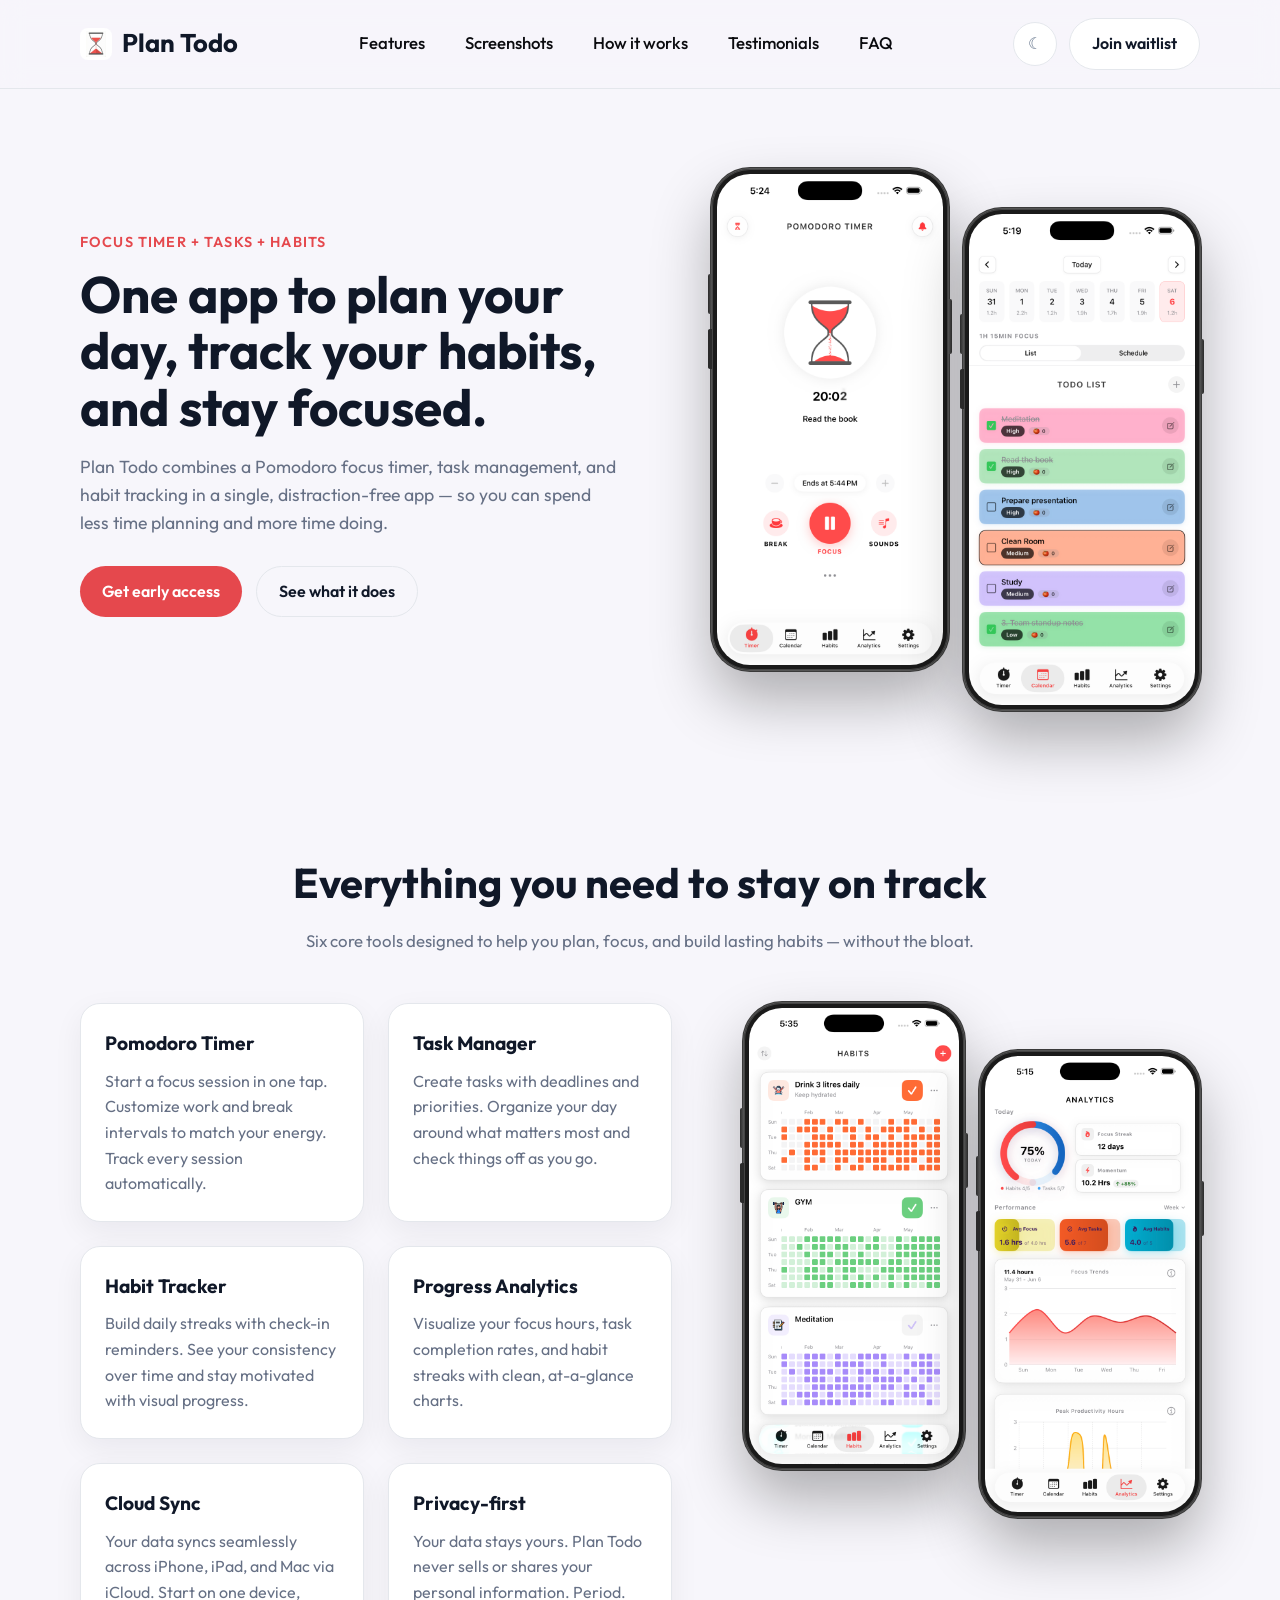
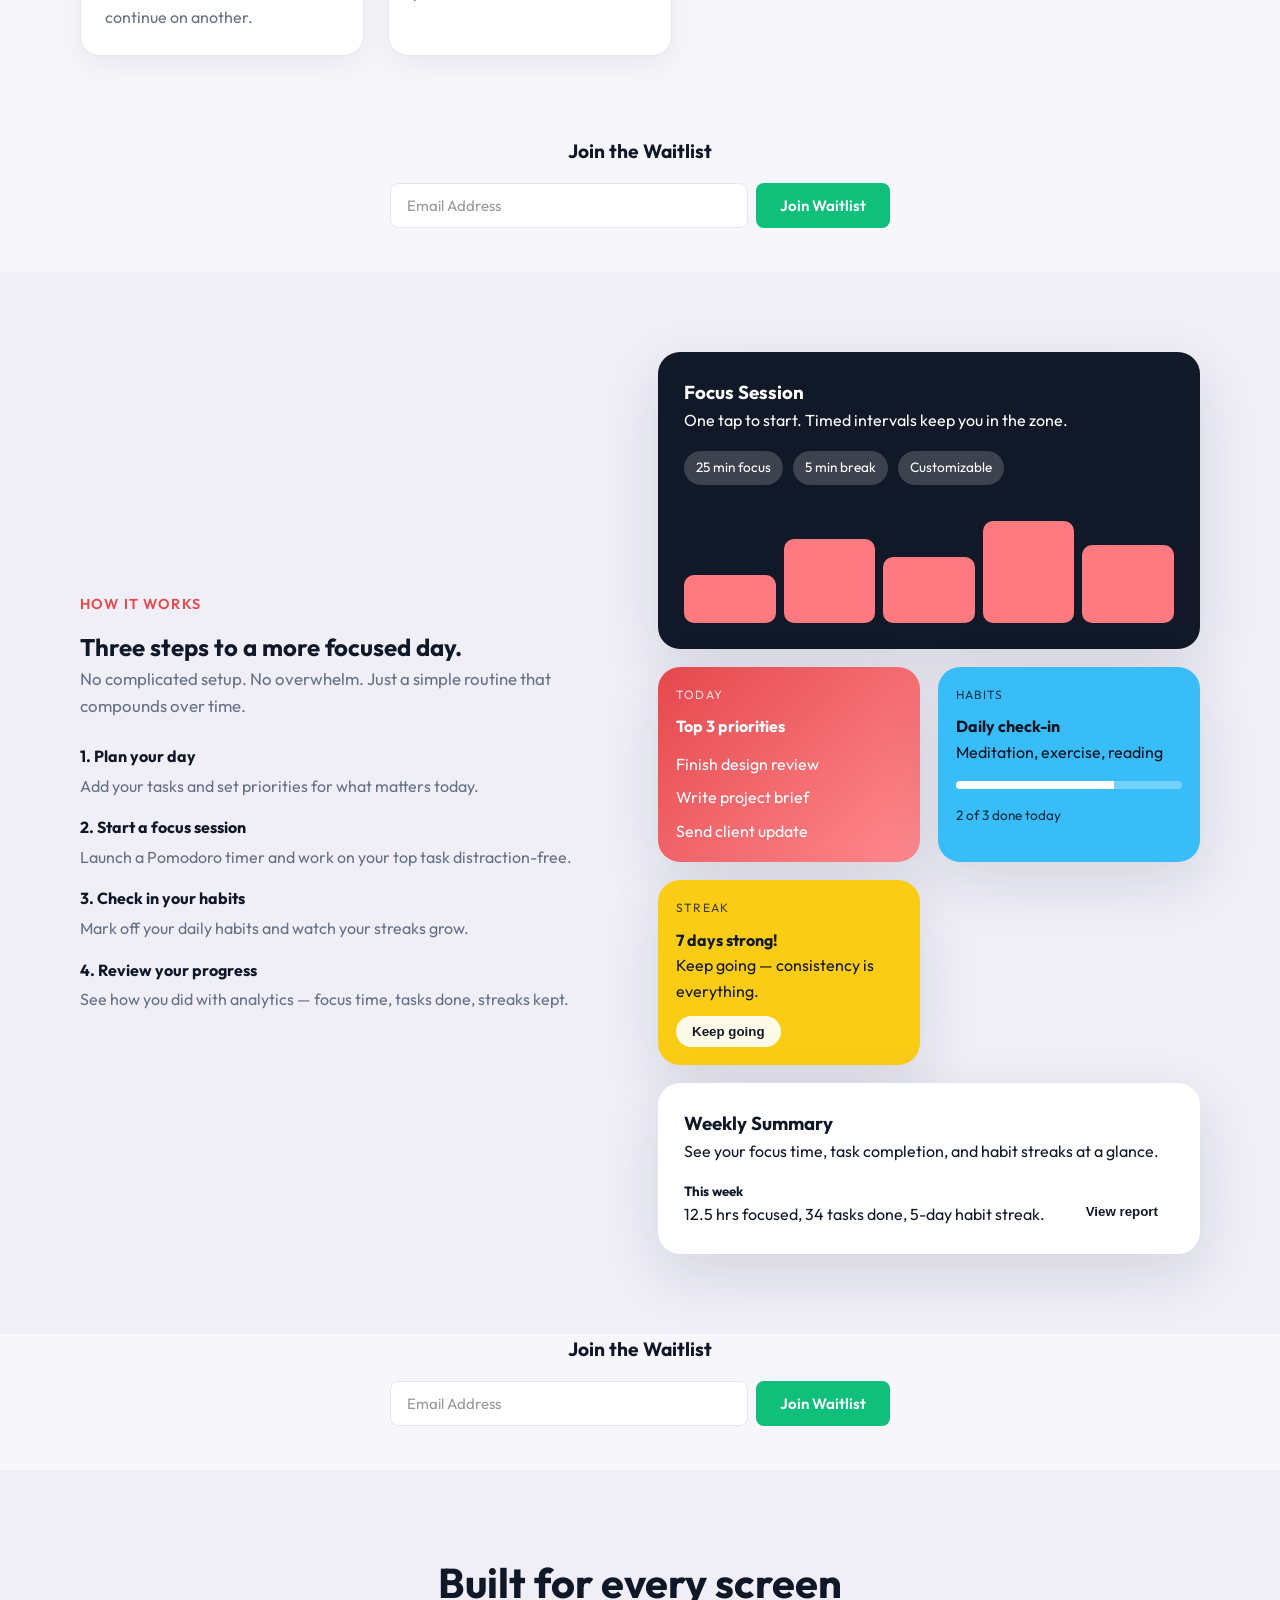
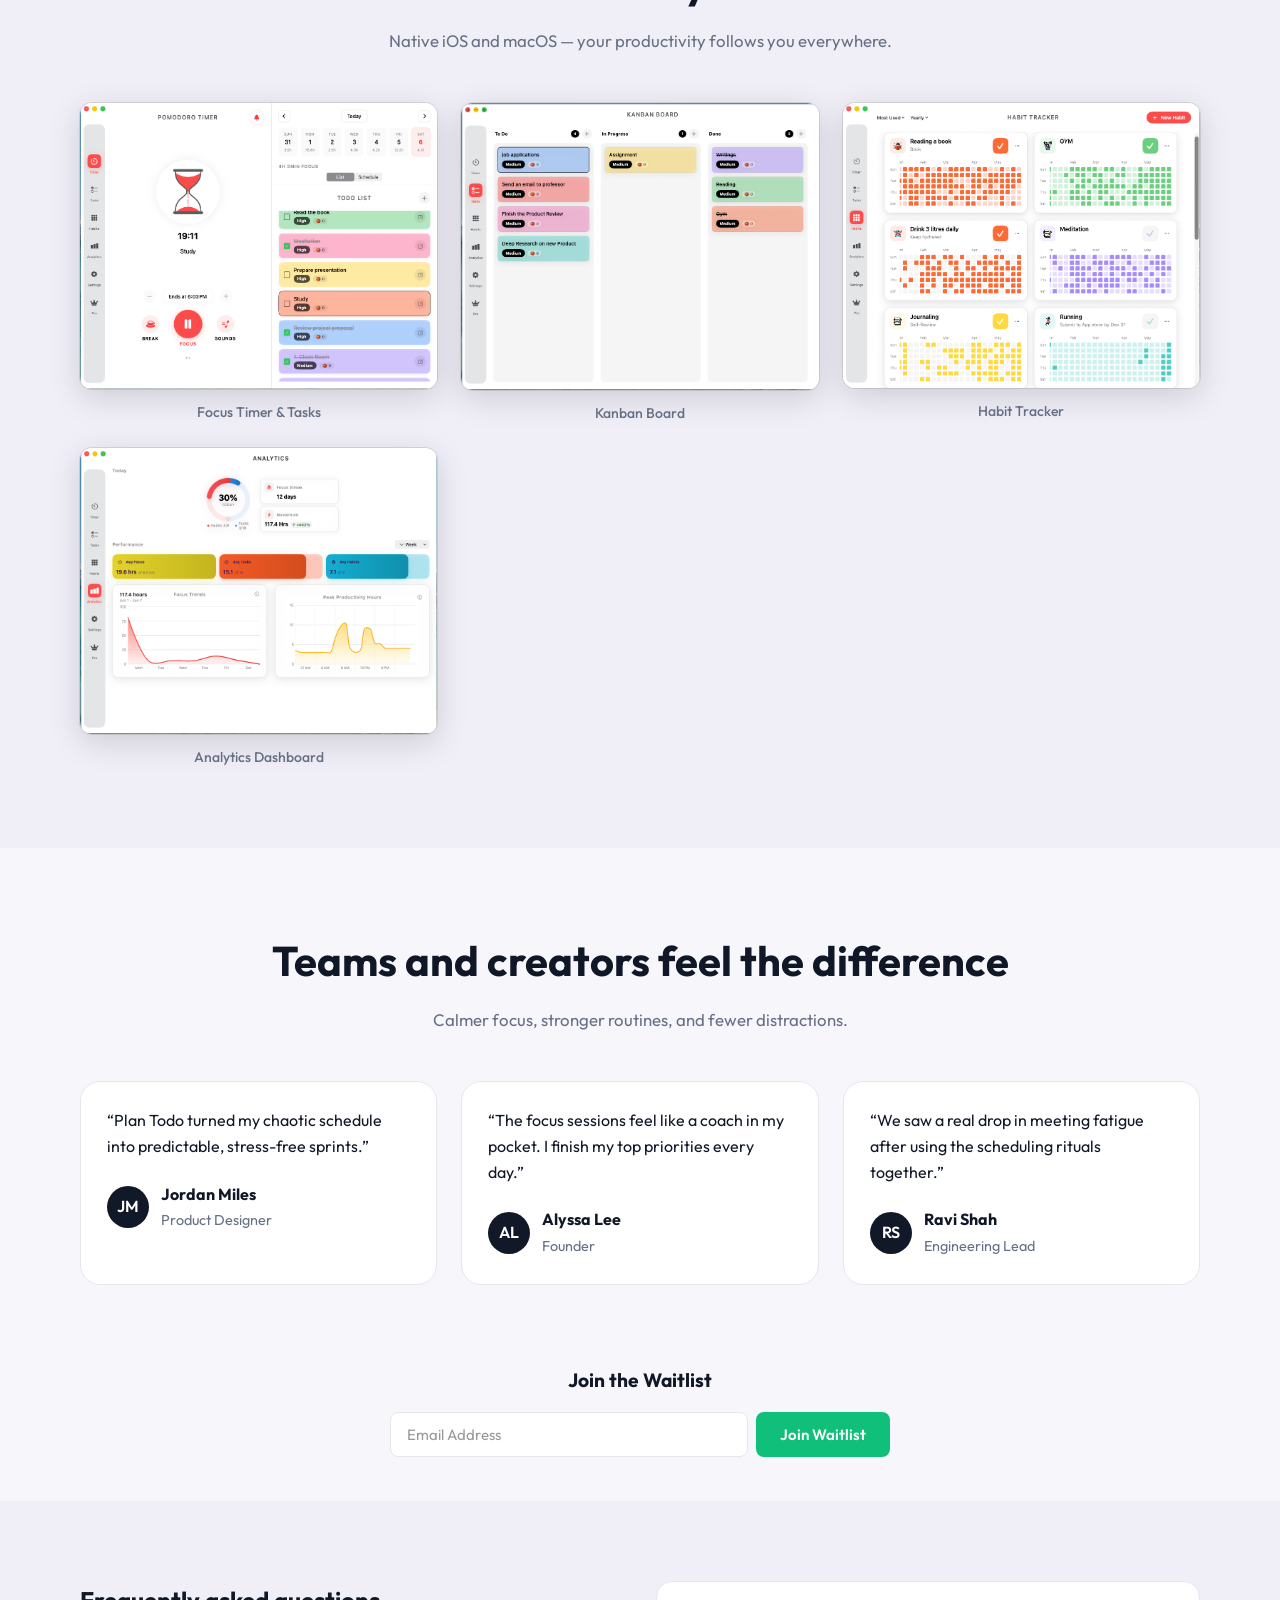
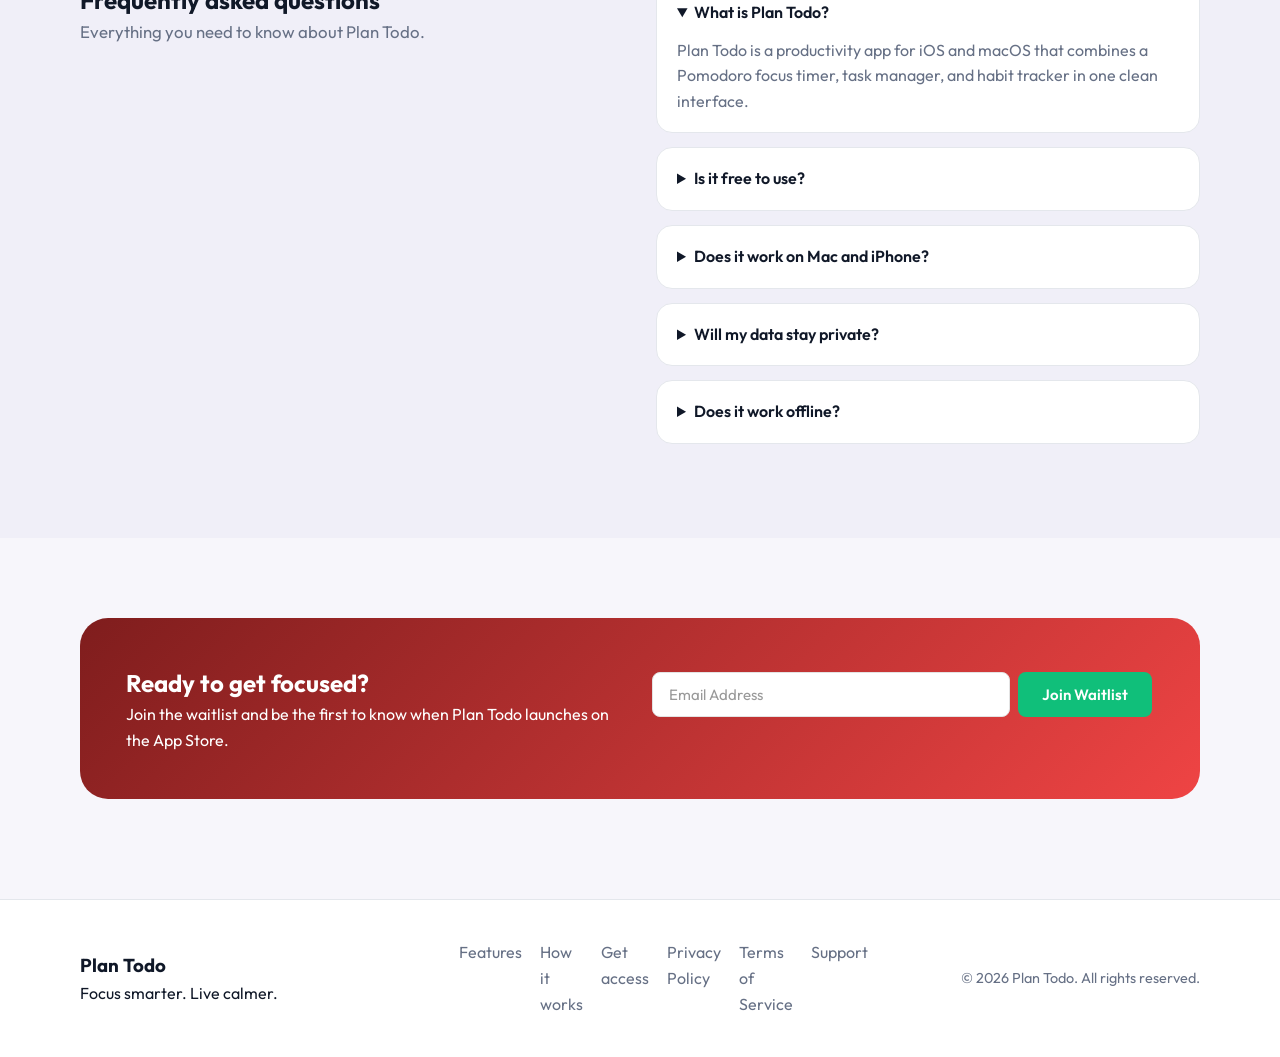
==== index.html @ 524a5682 "fix: remove waitlist banner before testimonials section" ====
<!DOCTYPE html>
<html lang="en">

<head>
  <!-- Basic Meta -->
  <meta charset="UTF-8" />
  <meta http-equiv="X-UA-Compatible" content="IE=edge" />
  <meta name="viewport" content="width=device-width, initial-scale=1, viewport-fit=cover" />

  <!-- SEO -->
  <title>Plan Todo — Focus Timer, Tasks & Habits</title>
  <meta name="description" content="Plan Todo is a Pomodoro focus timer, task manager, and habit tracker — all in one app. Build better routines with streaks, analytics, and smart planning." />
  <meta name="robots" content="index, follow" />
  <link rel="canonical" href="https://plantodo.co/" />
  <meta name="author" content="Plan Todo" />
  <meta name="keywords" content="Plan Todo, Pomodoro timer, focus timer, task manager, habit tracker, productivity app, to do list, iOS app, macOS app" />

  <!-- Open Graph (Facebook, LinkedIn, iMessage, Slack, Discord) -->
  <meta property="og:type" content="website" />
  <meta property="og:url" content="https://plantodo.co/" />
  <meta property="og:title" content="Plan Todo — Focus Timer, Tasks & Habits" />
  <meta property="og:description" content="Plan Todo is a Pomodoro focus timer, task manager, and habit tracker — all in one app. Build better routines with streaks, analytics, and smart planning." />
  <meta property="og:image" content="https://plantodo.co/images/og-image.png" />
  <meta property="og:image:secure_url" content="https://plantodo.co/images/og-image.png" />
  <meta property="og:image:type" content="image/png" />
  <meta property="og:image:width" content="1200" />
  <meta property="og:image:height" content="630" />
  <meta property="og:image:alt" content="Plan Todo — Focus Timer, Tasks & Habits" />
  <meta property="og:site_name" content="Plan Todo" />
  <meta property="og:locale" content="en_US" />

  <!-- Twitter Card -->
  <meta name="twitter:card" content="summary_large_image" />
  <meta name="twitter:title" content="Plan Todo — Focus Timer, Tasks & Habits" />
  <meta name="twitter:description" content="Plan Todo is a Pomodoro focus timer, task manager, and habit tracker — all in one app. Build better routines with streaks, analytics, and smart planning." />
  <meta name="twitter:image" content="https://plantodo.co/images/og-image.png" />
  <meta name="twitter:image:alt" content="Plan Todo — Focus Timer, Tasks & Habits" />

  <!-- Favicons -->
  <link rel="icon" type="image/png" sizes="32x32" href="/favicon-32x32.png" />
  <link rel="icon" type="image/png" sizes="16x16" href="/favicon-16x16.png" />
  <link rel="apple-touch-icon" sizes="180x180" href="/apple-touch-icon.png" />
  <link rel="manifest" href="/site.webmanifest" />

  <!-- Theme & Mobile -->
  <meta name="theme-color" content="#1a1a1a" />
  <meta name="msapplication-TileColor" content="#1a1a1a" />
  <meta name="apple-mobile-web-app-capable" content="yes" />
  <meta name="apple-mobile-web-app-title" content="Plan Todo" />
  <meta name="apple-mobile-web-app-status-bar-style" content="black-translucent" />

  <!-- Apple Smart App Banner (uncomment once App Store ID is available) -->
  <!-- <meta name="apple-itunes-app" content="app-id=YOUR_APP_ID, app-argument=plantodo.co" /> -->

  <!-- Structured Data -->
  <script type="application/ld+json">
  {
    "@context": "https://schema.org",
    "@type": ["SoftwareApplication", "MobileApplication"],
    "name": "Plan Todo",
    "description": "Pomodoro focus timer, task manager, and habit tracker — all in one app. Build better routines with streaks, analytics, and smart planning.",
    "url": "https://plantodo.co",
    "applicationCategory": "UtilitiesApplication",
    "operatingSystem": "iOS 16.0, macOS 13.0",
    "offers": {
      "@type": "Offer",
      "price": "0",
      "priceCurrency": "USD"
    }
  }
  </script>

  <!-- Performance -->
  <link rel="preconnect" href="https://fonts.googleapis.com" />
  <link rel="preconnect" href="https://fonts.gstatic.com" crossorigin />
  <link rel="dns-prefetch" href="https://fonts.googleapis.com" />
  <link rel="dns-prefetch" href="https://fonts.gstatic.com" />

  <!-- Styles -->
  <link rel="stylesheet" href="styles.css" />
  <link href="https://fonts.googleapis.com/css2?family=Outfit:wght@400;500;600;700&display=swap" rel="stylesheet" />
</head>

<body>
  <header class="nav">
    <div class="container nav-inner">
      <div class="logo">
        <img src="logo.png" alt="Plan Todo logo" class="logo-icon" />
        <span>Plan Todo</span>
      </div>
      <nav class="nav-links">
        <a href="#features">Features</a>
        <a href="#screenshots">Screenshots</a>
        <a href="#how-it-works">How it works</a>
        <a href="#testimonials">Testimonials</a>
        <a href="#faq">FAQ</a>
      </nav>
      <div class="nav-actions">
        <button class="theme-toggle" type="button" aria-pressed="false" aria-label="Toggle dark mode">
          <span class="icon-moon" aria-hidden="true">☾</span>
          <span class="icon-sun" aria-hidden="true">☀︎</span>
        </button>
        <a class="button button-secondary" href="#cta">Join waitlist</a>
        <button class="nav-toggle" type="button" aria-label="Menu" aria-expanded="false">
          <span></span><span></span><span></span>
        </button>
      </div>
    </div>
    <nav class="mobile-nav">
      <a href="#features">Features</a>
      <a href="#screenshots">Screenshots</a>
      <a href="#how-it-works">How it works</a>
      <a href="#testimonials">Testimonials</a>
      <a href="#faq">FAQ</a>
      <a href="#cta" class="button">Join waitlist</a>
    </nav>
  </header>

  <main>
    <section class="hero">
      <div class="container hero-grid">
        <div class="hero-copy">
          <p class="eyebrow">Focus timer + Tasks + Habits</p>
          <h1>One app to plan your day, track your habits, and stay focused.</h1>
          <p class="subhead">
            Plan Todo combines a Pomodoro focus timer, task management, and habit
            tracking in a single, distraction-free app — so you can spend less time
            planning and more time doing.
          </p>
          <div class="hero-actions">
            <a class="button" href="#cta">Get early access</a>
            <a class="button button-ghost" href="#features">See what it does</a>
          </div>
        </div>
        <div class="hero-visual">
          <div class="iphone-frame">
            <img class="hero-device" src="ios-timer.png" alt="Plan Todo focus timer on iPhone" />
          </div>
          <div class="iphone-frame hero-device-secondary">
            <img class="hero-device" src="ios-tasks.png" alt="Plan Todo task list on iPhone" />
          </div>
        </div>
      </div>
    </section>


    <section id="features" class="section">
      <div class="container">
        <div class="section-title">
          <h2>Everything you need to stay on track</h2>
          <p>
            Six core tools designed to help you plan, focus, and build lasting
            habits — without the bloat.
          </p>
        </div>
        <div class="features-layout">
          <div class="feature-grid">
            <article class="feature-card">
              <h3>Pomodoro Timer</h3>
              <p>
                Start a focus session in one tap. Customize work and break
                intervals to match your energy. Track every session automatically.
              </p>
            </article>
            <article class="feature-card">
              <h3>Task Manager</h3>
              <p>
                Create tasks with deadlines and priorities. Organize your day
                around what matters most and check things off as you go.
              </p>
            </article>
            <article class="feature-card">
              <h3>Habit Tracker</h3>
              <p>
                Build daily streaks with check-in reminders. See your consistency
                over time and stay motivated with visual progress.
              </p>
            </article>
            <article class="feature-card">
              <h3>Progress Analytics</h3>
              <p>
                Visualize your focus hours, task completion rates, and habit
                streaks with clean, at-a-glance charts.
              </p>
            </article>
            <article class="feature-card">
              <h3>Cloud Sync</h3>
              <p>
                Your data syncs seamlessly across iPhone, iPad, and Mac via
                iCloud. Start on one device, continue on another.
              </p>
            </article>
            <article class="feature-card">
              <h3>Privacy-first</h3>
              <p>
                Your data stays yours. Plan Todo never sells or shares your
                personal information. Period.
              </p>
            </article>
          </div>
          <div class="features-visual">
            <div class="iphone-frame">
              <img class="features-device" src="ios-habits.png" alt="Plan Todo habit tracker on iPhone" />
            </div>
            <div class="iphone-frame features-device-offset">
              <img class="features-device" src="ios-analytics.png" alt="Plan Todo analytics on iPhone" />
            </div>
          </div>
        </div>
      </div>
    </section>

    <div class="waitlist-banner-wrap">
      <div class="container waitlist-banner-simple">
        <h3>Join the Waitlist</h3>
        <form class="waitlist-form waitlist-mini">
          <div class="waitlist-fields">
            <input type="email" placeholder="Email Address" required aria-label="Email Address" />
            <button type="submit">Join Waitlist</button>
          </div>
          <p class="waitlist-message"></p>
        </form>
      </div>
    </div>


    <section id="how-it-works" class="section section-muted">
      <div class="container workflow-grid">
        <div>
          <p class="eyebrow">How it works</p>
          <h2>Three steps to a more focused day.</h2>
          <p class="section-copy">
            No complicated setup. No overwhelm. Just a simple routine that
            compounds over time.
          </p>
          <div class="workflow-list">
            <div>
              <h4>1. Plan your day</h4>
              <p>Add your tasks and set priorities for what matters today.</p>
            </div>
            <div>
              <h4>2. Start a focus session</h4>
              <p>Launch a Pomodoro timer and work on your top task distraction-free.</p>
            </div>
            <div>
              <h4>3. Check in your habits</h4>
              <p>Mark off your daily habits and watch your streaks grow.</p>
            </div>
            <div>
              <h4>4. Review your progress</h4>
              <p>See how you did with analytics — focus time, tasks done, streaks kept.</p>
            </div>
          </div>
        </div>
        <div class="workflow-cards">
          <div class="panel-card">
            <h3>Focus Session</h3>
            <p>One tap to start. Timed intervals keep you in the zone.</p>
            <div class="pill-row">
              <span>25 min focus</span>
              <span>5 min break</span>
              <span>Customizable</span>
            </div>
            <div class="chart">
              <span></span><span></span><span></span><span></span><span></span>
            </div>
          </div>
          <div class="widget-row">
            <div class="widget-card widget-primary">
              <p class="card-label">Today</p>
              <h4>Top 3 priorities</h4>
              <ul>
                <li>Finish design review</li>
                <li>Write project brief</li>
                <li>Send client update</li>
              </ul>
            </div>
            <div class="widget-card widget-secondary">
              <p class="card-label">Habits</p>
              <h4>Daily check-in</h4>
              <p class="card-copy">Meditation, exercise, reading</p>
              <div class="progress">
                <span class="progress-bar"></span>
              </div>
              <p class="card-foot">2 of 3 done today</p>
            </div>
            <div class="widget-card widget-tertiary">
              <p class="card-label">Streak</p>
              <h4>7 days strong!</h4>
              <p class="card-copy">Keep going — consistency is everything.</p>
              <button class="chip">Keep going</button>
            </div>
          </div>
          <div class="panel-card panel-card-light">
            <h3>Weekly Summary</h3>
            <p>See your focus time, task completion, and habit streaks at a glance.</p>
            <div class="coach">
              <div>
                <h5>This week</h5>
                <p>12.5 hrs focused, 34 tasks done, 5-day habit streak.</p>
              </div>
              <button class="chip">View report</button>
            </div>
          </div>
        </div>
      </div>
    </section>

    <div class="waitlist-banner-wrap">
      <div class="container waitlist-banner-simple">
        <h3>Join the Waitlist</h3>
        <form class="waitlist-form waitlist-mini">
          <div class="waitlist-fields">
            <input type="email" placeholder="Email Address" required aria-label="Email Address" />
            <button type="submit">Join Waitlist</button>
          </div>
          <p class="waitlist-message"></p>
        </form>
      </div>
    </div>

    <section id="screenshots" class="section section-muted">
      <div class="container">
        <div class="section-title">
          <h2>Built for every screen</h2>
          <p>Native iOS and macOS — your productivity follows you everywhere.</p>
        </div>
        <div class="screenshot-gallery">
          <div class="screenshot-card">
            <div class="macos-frame">
              <img src="macos-timer-tasks.png" alt="Timer and tasks on macOS" />
            </div>
            <p>Focus Timer &amp; Tasks</p>
          </div>
          <div class="screenshot-card">
            <div class="macos-frame">
              <img src="macos-kanban.png" alt="Kanban board on macOS" />
            </div>
            <p>Kanban Board</p>
          </div>
          <div class="screenshot-card">
            <div class="macos-frame">
              <img src="macos-habits.png" alt="Habit tracker on macOS" />
            </div>
            <p>Habit Tracker</p>
          </div>
          <div class="screenshot-card">
            <div class="macos-frame">
              <img src="macos-analytics.png" alt="Analytics dashboard on macOS" />
            </div>
            <p>Analytics Dashboard</p>
          </div>
        </div>
      </div>
    </section>

    <section id="testimonials" class="section">
      <div class="container">
        <div class="section-title">
          <h2>Teams and creators feel the difference</h2>
          <p>Calmer focus, stronger routines, and fewer distractions.</p>
        </div>
        <div class="testimonial-grid">
          <article class="testimonial-card">
            <p>
              “Plan Todo turned my chaotic schedule into predictable,
              stress-free sprints.”
            </p>
            <div class="testimonial-meta">
              <div class="avatar">JM</div>
              <div>
                <h4>Jordan Miles</h4>
                <span>Product Designer</span>
              </div>
            </div>
          </article>
          <article class="testimonial-card">
            <p>
              “The focus sessions feel like a coach in my pocket. I finish my
              top priorities every day.”
            </p>
            <div class="testimonial-meta">
              <div class="avatar">AL</div>
              <div>
                <h4>Alyssa Lee</h4>
                <span>Founder</span>
              </div>
            </div>
          </article>
          <article class="testimonial-card">
            <p>
              “We saw a real drop in meeting fatigue after using the scheduling
              rituals together.”
            </p>
            <div class="testimonial-meta">
              <div class="avatar">RS</div>
              <div>
                <h4>Ravi Shah</h4>
                <span>Engineering Lead</span>
              </div>
            </div>
          </article>
        </div>
      </div>
    </section>

    <div class="waitlist-banner-wrap">
      <div class="container waitlist-banner-simple">
        <h3>Join the Waitlist</h3>
        <form class="waitlist-form waitlist-mini">
          <div class="waitlist-fields">
            <input type="email" placeholder="Email Address" required aria-label="Email Address" />
            <button type="submit">Join Waitlist</button>
          </div>
          <p class="waitlist-message"></p>
        </form>
      </div>
    </div>

    <section id="faq" class="section section-muted">
      <div class="container faq">
        <div>
          <h2>Frequently asked questions</h2>
          <p class="section-copy">
            Everything you need to know about Plan Todo.
          </p>
        </div>
        <div class="faq-list">
          <details open>
            <summary>What is Plan Todo?</summary>
            <p>
              Plan Todo is a productivity app for iOS and macOS that combines a
              Pomodoro focus timer, task manager, and habit tracker in one
              clean interface.
            </p>
          </details>
          <details>
            <summary>Is it free to use?</summary>
            <p>
              Plan Todo offers a free tier with core features. Premium plans
              unlock advanced analytics, unlimited habits, and more — starting
              at $4.99/month.
            </p>
          </details>
          <details>
            <summary>Does it work on Mac and iPhone?</summary>
            <p>
              Yes. Plan Todo is available on iOS and macOS. Your data syncs
              across all your devices automatically.
            </p>
          </details>
          <details>
            <summary>Will my data stay private?</summary>
            <p>
              Absolutely. We never sell user data and keep analytics anonymized
              by default. You can delete your account and all data anytime.
            </p>
          </details>
          <details>
            <summary>Does it work offline?</summary>
            <p>
              Yes. Plan Todo works fully offline. Your tasks, habits, and
              focus sessions are saved locally and sync when you're back
              online.
            </p>
          </details>
        </div>
      </div>
    </section>

    <section id="cta" class="section cta">
      <div class="container cta-card">
        <div>
          <h2>Ready to get focused?</h2>
          <p>
            Join the waitlist and be the first to know when Plan Todo launches
            on the App Store.
          </p>
        </div>
        <div class="cta-form">
          <form id="waitlist-form" class="waitlist-form">
            <div class="waitlist-fields">
              <input type="email" id="waitlist-email" placeholder="Email Address" required aria-label="Email Address" />
              <button type="submit" id="waitlist-submit">Join Waitlist</button>
            </div>
            <p id="waitlist-message" class="waitlist-message"></p>
          </form>
        </div>
      </div>
    </section>
  </main>

  <footer class="footer">
    <div class="container footer-grid">
      <div>
        <h3>Plan Todo</h3>
        <p>Focus smarter. Live calmer.</p>
      </div>
      <div class="footer-links">
        <a href="#features">Features</a>
        <a href="#how-it-works">How it works</a>
        <a href="#cta">Get access</a>
        <a href="privacy.html">Privacy Policy</a>
        <a href="terms.html">Terms of Service</a>
        <a href="support.html">Support</a>
      </div>
      <div class="footer-note">© 2026 Plan Todo. All rights reserved.</div>
    </div>
  </footer>
  <script>
    const toggleButton = document.querySelector(".theme-toggle");

    if (toggleButton) {
      toggleButton.addEventListener("click", () => {
        const isDark = document.body.classList.toggle("dark-mode");
        toggleButton.setAttribute("aria-pressed", String(isDark));
      });
    }

    // Supabase waitlist — handles all forms on the page
    const SUPABASE_URL = "https://hhkpzekbmkozbqtbehef.supabase.co";
    const SUPABASE_ANON_KEY = "eyJhbGciOiJIUzI1NiIsInR5cCI6IkpXVCJ9.eyJpc3MiOiJzdXBhYmFzZSIsInJlZiI6Imhoa3B6ZWtibWtvemJxdGJlaGVmIiwicm9sZSI6ImFub24iLCJpYXQiOjE3NjM2MjI1MDcsImV4cCI6MjA3OTE5ODUwN30.zAmP3xXlpC_P1FO8rUqrZZVDLOfXtGBIYT6N0xknfg8";

    document.querySelectorAll(".waitlist-form").forEach((form) => {
      const email = form.querySelector("input[type='email']");
      const submit = form.querySelector("button[type='submit']");
      const message = form.querySelector(".waitlist-message");

      form.addEventListener("submit", async (e) => {
        e.preventDefault();
        const emailValue = email.value.trim();
        if (!emailValue) return;

        submit.disabled = true;
        submit.textContent = "Joining...";
        message.textContent = "";
        message.className = "waitlist-message";

        try {
          const res = await fetch(`${SUPABASE_URL}/rest/v1/waitlist`, {
            method: "POST",
            headers: {
              "Content-Type": "application/json",
              "apikey": SUPABASE_ANON_KEY,
              "Authorization": `Bearer ${SUPABASE_ANON_KEY}`
            },
            body: JSON.stringify({ email: emailValue })
          });

          if (res.status === 201) {
            message.textContent = "You're on the list! We'll notify you when Plan Todo launches.";
            message.className = "waitlist-message success";
            email.value = "";
          } else if (res.status === 409) {
            message.textContent = "You're already on the waitlist!";
            message.className = "waitlist-message success";
          } else {
            message.textContent = "Something went wrong. Please try again.";
            message.className = "waitlist-message error";
          }
        } catch (err) {
          message.textContent = "Network error. Please check your connection.";
          message.className = "waitlist-message error";
        }

        submit.disabled = false;
        submit.textContent = "Join Waitlist";
      });
    });
  </script>
  <script>
    const navToggle = document.querySelector(".nav-toggle");
    const mobileNav = document.querySelector(".mobile-nav");

    if (navToggle && mobileNav) {
      navToggle.addEventListener("click", () => {
        const isOpen = mobileNav.classList.toggle("open");
        navToggle.classList.toggle("active", isOpen);
        navToggle.setAttribute("aria-expanded", String(isOpen));
      });

      mobileNav.querySelectorAll("a").forEach((link) => {
        link.addEventListener("click", () => {
          mobileNav.classList.remove("open");
          navToggle.classList.remove("active");
          navToggle.setAttribute("aria-expanded", "false");
        });
      });
    }
  </script>
</body>

</html>
---- styles.css ----
* {
  box-sizing: border-box;
  margin: 0;
  padding: 0;
}

:root {
  color-scheme: light;
  --bg: #f7f6fb;
  --text: #101828;
  --muted: #667085;
  --primary: #e5484d;
  --primary-dark: #c02d2f;
  --card: #ffffff;
  --border: #e4e7ec;
  --shadow: 0 20px 60px rgba(16, 24, 40, 0.12);
}

body.dark-mode {
  color-scheme: dark;
  --bg: #1a1f29;
  --text: #f4f4f8;
  --muted: #a0a7b4;
  --card: #232836;
  --border: #2f3746;
  --shadow: 0 20px 60px rgba(10, 12, 20, 0.45);
}

body {
  font-family: "Outfit", sans-serif;
  color: var(--text);
  background: var(--bg);
  line-height: 1.6;
}

a {
  color: inherit;
  text-decoration: none;
}

.container {
  width: min(1120px, 92vw);
  margin: 0 auto;
}

.nav {
  position: sticky;
  top: 0;
  background: rgba(247, 246, 251, 0.9);
  backdrop-filter: blur(12px);
  border-bottom: 1px solid var(--border);
  z-index: 10;
}

body.dark-mode .nav {
  background: rgba(20, 24, 34, 0.95);
}

.nav-inner {
  display: flex;
  align-items: center;
  justify-content: space-between;
  padding: 18px 0;
  gap: 24px;
}

.nav-actions {
  display: flex;
  align-items: center;
  gap: 12px;
}

.logo {
  font-weight: 700;
  font-size: 1.6rem;
  display: flex;
  align-items: center;
  gap: 10px;
}

.logo-icon {
  width: 32px;
  height: 32px;
  border-radius: 8px;
  object-fit: cover;
}

body.dark-mode .logo {
  color: var(--text);
}

.nav-links {
  display: flex;
  gap: 40px;
  font-weight: 500;
  font-size: 1.05rem;
  color: #0b0b0f;
}

body.dark-mode .nav-links {
  color: var(--text);
}

.button {
  display: inline-flex;
  align-items: center;
  justify-content: center;
  padding: 12px 22px;
  border-radius: 999px;
  background: var(--primary);
  color: #fff;
  font-weight: 600;
  border: 0;
  cursor: pointer;
  transition: transform 0.2s ease, background 0.2s ease;
}

.button:hover {
  background: var(--primary-dark);
  transform: translateY(-1px);
}

.button-secondary {
  background: #fff;
  color: var(--text);
  border: 1px solid var(--border);
}

.button-secondary:hover {
  background: #f2f4f7;
}

.button-ghost {
  background: transparent;
  color: var(--text);
  border: 1px solid var(--border);
}

.theme-toggle {
  display: inline-flex;
  align-items: center;
  justify-content: center;
  width: 44px;
  height: 44px;
  border-radius: 50%;
  background: #fff;
  border: 1px solid var(--border);
  color: var(--text);
  cursor: pointer;
}

.theme-toggle .icon-sun,
.theme-toggle .icon-moon {
  font-size: 1rem;
  line-height: 1;
}

.theme-toggle .icon-sun {
  display: none;
  color: #f59e0b;
}

.theme-toggle .icon-moon {
  display: inline;
  color: #64748b;
}

body.dark-mode .theme-toggle .icon-sun {
  display: inline;
  color: #fbbf24;
}

body.dark-mode .theme-toggle .icon-moon {
  display: none;
}

body.dark-mode .button-secondary,
body.dark-mode .button-ghost,
body.dark-mode .theme-toggle {
  background: #121826;
  color: var(--text);
  border-color: var(--border);
}

#waitlist-submit {
  background: #10bf7a !important;
  color: #fff !important;
  border: none;
}

#waitlist-submit:hover {
  background: #0da868 !important;
}

.hero {
  padding: 80px 0 60px;
}

.hero-grid {
  display: grid;
  gap: 48px;
  align-items: center;
  grid-template-columns: repeat(auto-fit, minmax(280px, 1fr));
}

.eyebrow {
  font-size: 0.9rem;
  font-weight: 600;
  color: var(--primary);
  margin-bottom: 12px;
  text-transform: uppercase;
  letter-spacing: 0.08em;
}

.hero h1 {
  font-size: clamp(2.4rem, 4vw, 3.5rem);
  line-height: 1.1;
  margin-bottom: 18px;
}

.subhead {
  font-size: 1.1rem;
  color: var(--muted);
  margin-bottom: 28px;
}

.hero-actions {
  display: flex;
  flex-wrap: wrap;
  gap: 14px;
  margin-bottom: 30px;
}

.stats {
  display: grid;
  gap: 18px;
  grid-template-columns: repeat(auto-fit, minmax(150px, 1fr));
}

.stats h3 {
  font-size: 1.5rem;
  margin-bottom: 4px;
}

.stats p {
  color: var(--muted);
  font-size: 0.95rem;
}

.hero-visual {
  display: flex;
  justify-content: center;
  align-items: flex-start;
  gap: 16px;
  position: relative;
  padding-left: 48px;
}

.hero-device {
  width: 100%;
  height: auto;
  display: block;
}

.hero-device-secondary {
  margin-top: 40px;
}

.phone-stack {
  position: relative;
  width: min(420px, 90vw);
  height: 420px;
}

.phone-card {
  position: absolute;
  border-radius: 24px;
  padding: 20px;
  background: var(--card);
  box-shadow: var(--shadow);
  width: 70%;
}

.phone-primary {
  top: 0;
  right: 0;
  background: linear-gradient(135deg, #e5484d, #ff8a8f);
  color: #fff;
}

.phone-secondary {
  bottom: 30px;
  left: 0;
  background: #38bdf8;
}

.phone-tertiary {
  bottom: 0;
  right: 50px;
  width: 55%;
  background: #facc15;
  color: #111827;
}

.card-label {
  font-size: 0.75rem;
  text-transform: uppercase;
  letter-spacing: 0.1em;
  opacity: 0.8;
  margin-bottom: 10px;
}

.progress {
  height: 8px;
  background: rgba(255, 255, 255, 0.2);
  border-radius: 999px;
  margin: 16px 0;
  overflow: hidden;
}

.progress-bar {
  display: block;
  height: 100%;
  width: 70%;
  background: #fff;
}

.card-foot {
  font-size: 0.85rem;
  opacity: 0.85;
}

.phone-secondary ul {
  list-style: none;
  margin-top: 12px;
  display: grid;
  gap: 10px;
  color: var(--muted);
}

.phone-tertiary .chip,
.panel-card .chip {
  border-radius: 999px;
  border: 0;
  padding: 8px 16px;
  background: #fff;
  color: #111827;
  font-weight: 600;
  margin-top: 14px;
}

.widget-row {
  display: grid;
  gap: 18px;
  grid-template-columns: repeat(auto-fit, minmax(200px, 1fr));
}

.widget-card {
  border-radius: 22px;
  padding: 18px;
  box-shadow: var(--shadow);
}

.widget-primary {
  background: linear-gradient(135deg, #e5484d, #ff8a8f);
  color: #fff;
}

.widget-secondary {
  background: #38bdf8;
  color: #0b1220;
}

.widget-tertiary {
  background: #facc15;
  color: #111827;
}

.widget-card ul {
  list-style: none;
  margin-top: 12px;
  display: grid;
  gap: 8px;
  color: inherit;
}

.widget-card .progress {
  background: rgba(255, 255, 255, 0.3);
}

.widget-card .progress-bar {
  background: #fff;
}

.widget-card .chip {
  border-radius: 999px;
  border: 0;
  padding: 8px 16px;
  background: rgba(255, 255, 255, 0.9);
  color: #111827;
  font-weight: 600;
  margin-top: 12px;
}

.section {
  padding: 80px 0;
}

.section-muted {
  background: #f0eff8;
}

body.dark-mode .section-muted {
  background: #151a23;
}

.section-title {
  text-align: center;
  margin-bottom: 48px;
}

.section-title h2 {
  font-size: clamp(2rem, 3.5vw, 2.6rem);
  margin-bottom: 12px;
}

.section-title p,
.section-copy {
  color: var(--muted);
  font-size: 1.05rem;
}

.features-layout {
  display: grid;
  grid-template-columns: 1fr auto;
  gap: 48px;
  align-items: start;
}

.features-visual {
  display: flex;
  align-items: flex-start;
  gap: 16px;
  padding-left: 24px;
}

.features-device {
  width: 100%;
  height: auto;
  display: block;
}

.features-device-offset {
  margin-top: 48px;
}

.feature-grid {
  display: grid;
  grid-template-columns: repeat(auto-fit, minmax(200px, 1fr));
  gap: 24px;
}

.feature-card {
  background: var(--card);
  padding: 24px;
  border-radius: 20px;
  border: 1px solid var(--border);
  box-shadow: 0 10px 30px rgba(16, 24, 40, 0.06);
}

.feature-card h3 {
  margin-bottom: 10px;
  font-size: 1.2rem;
}

.feature-card p {
  color: var(--muted);
}

.workflow-grid {
  display: grid;
  gap: 36px;
  grid-template-columns: repeat(auto-fit, minmax(260px, 1fr));
  align-items: center;
}

.workflow-list {
  margin-top: 24px;
  display: grid;
  gap: 16px;
}

.workflow-list h4 {
  margin-bottom: 4px;
}

.workflow-list p {
  color: var(--muted);
}

.workflow-cards {
  display: grid;
  gap: 18px;
}

.panel-card {
  background: #111827;
  color: #fff;
  padding: 26px;
  border-radius: 22px;
  box-shadow: var(--shadow);
}

.panel-card-light {
  background: #fff;
  color: var(--text);
}

body.dark-mode .panel-card-light {
  background: var(--card);
}

.pill-row {
  display: flex;
  gap: 10px;
  flex-wrap: wrap;
  margin: 18px 0;
}

.pill-row span {
  background: rgba(255, 255, 255, 0.18);
  padding: 6px 12px;
  border-radius: 999px;
  font-size: 0.85rem;
}

.panel-card-light .pill-row span {
  background: #f2f4f7;
}

body.dark-mode .panel-card-light .pill-row span {
  background: rgba(255, 255, 255, 0.1);
}

.chart {
  display: grid;
  grid-template-columns: repeat(5, 1fr);
  gap: 8px;
  align-items: end;
  height: 120px;
}

.chart span {
  background: #ff7a80;
  border-radius: 10px;
}

.chart span:nth-child(1) {
  height: 40%;
}

.chart span:nth-child(2) {
  height: 70%;
}

.chart span:nth-child(3) {
  height: 55%;
}

.chart span:nth-child(4) {
  height: 85%;
}

.chart span:nth-child(5) {
  height: 65%;
}

.coach {
  display: flex;
  align-items: center;
  justify-content: space-between;
  margin-top: 16px;
  gap: 12px;
}

.testimonial-grid {
  display: grid;
  grid-template-columns: repeat(auto-fit, minmax(260px, 1fr));
  gap: 24px;
}

.testimonial-card {
  background: var(--card);
  border-radius: 20px;
  padding: 26px;
  border: 1px solid var(--border);
}

.testimonial-card p {
  margin-bottom: 22px;
}

.testimonial-meta {
  display: flex;
  align-items: center;
  gap: 12px;
}

.avatar {
  width: 42px;
  height: 42px;
  border-radius: 50%;
  background: #111827;
  color: #fff;
  display: grid;
  place-items: center;
  font-weight: 600;
}

.testimonial-meta span {
  color: var(--muted);
  font-size: 0.9rem;
}

.faq {
  display: grid;
  gap: 32px;
  grid-template-columns: repeat(auto-fit, minmax(260px, 1fr));
}

.faq-list details {
  background: #fff;
  padding: 18px 20px;
  border-radius: 16px;
  border: 1px solid var(--border);
  margin-bottom: 14px;
}

body.dark-mode .faq-list details {
  background: var(--card);
}

.faq-list summary {
  font-weight: 600;
  cursor: pointer;
}

.faq-list p {
  margin-top: 12px;
  color: var(--muted);
}

.cta {
  padding-bottom: 100px;
}

.cta-card {
  background: linear-gradient(135deg, #7f1d1d, #ef4444);
  color: #fff;
  padding: 46px;
  border-radius: 28px;
  display: grid;
  gap: 24px;
  grid-template-columns: repeat(auto-fit, minmax(240px, 1fr));
  align-items: center;
}

.cta-form {
  display: flex;
  flex-wrap: wrap;
  gap: 12px;
}

.formkit-form[data-uid="f596b012c2"] .formkit-alert-success:not(:empty)~.formkit-fields {
  display: none;
}

.formkit-form[data-uid="f596b012c2"] .formkit-alert-success:not(:empty)~.formkit-powered-by-convertkit-container {
  display: none;
}

.formkit-form[data-uid="f596b012c2"] .formkit-alert {
  margin: 0 !important;
  padding: 0 !important;
  border: 0 !important;
  min-height: 0 !important;
  height: 0 !important;
  display: none !important;
}

.formkit-form[data-uid="f596b012c2"] .formkit-alert-success,
.formkit-form[data-uid="f596b012c2"] .formkit-alert-error {
  display: block !important;
  height: auto !important;
  margin: 12px 0 0 !important;
  padding: 12px !important;
  border: 1px solid transparent !important;
}

.formkit-form[data-uid="f596b012c2"] .formkit-alert:empty {
  display: none !important;
  height: 0 !important;
  margin: 0 !important;
  padding: 0 !important;
  border: 0 !important;
}

.cta-form input {
  flex: 1;
  min-width: 200px;
  padding: 12px 16px;
  border-radius: 999px;
  border: none;
  background: rgba(255, 255, 255, 0.9);
}

body.dark-mode .cta-form input {
  background: rgba(255, 255, 255, 0.15);
  color: #fff;
}

body.dark-mode .cta-form input::placeholder {
  color: rgba(255, 255, 255, 0.6);
}

.footer {
  border-top: 1px solid var(--border);
  padding: 40px 0;
  background: #fff;
}

body.dark-mode .footer {
  background: var(--bg);
}

.footer-grid {
  display: grid;
  gap: 18px;
  align-items: center;
  grid-template-columns: repeat(auto-fit, minmax(200px, 1fr));
}

.footer-links {
  display: flex;
  gap: 18px;
  color: var(--muted);
}

.footer-note {
  text-align: right;
  color: var(--muted);
  font-size: 0.9rem;
}

/* Hamburger Button */
.nav-toggle {
  display: none;
  flex-direction: column;
  justify-content: center;
  gap: 5px;
  width: 36px;
  height: 36px;
  background: none;
  border: none;
  cursor: pointer;
  padding: 0;
}

.nav-toggle span {
  display: block;
  width: 22px;
  height: 2px;
  background: var(--text, #333);
  border-radius: 2px;
  transition: transform 0.3s ease, opacity 0.3s ease;
  margin: 0 auto;
}

.nav-toggle.active span:nth-child(1) {
  transform: translateY(7px) rotate(45deg);
}

.nav-toggle.active span:nth-child(2) {
  opacity: 0;
}

.nav-toggle.active span:nth-child(3) {
  transform: translateY(-7px) rotate(-45deg);
}

/* Mobile Nav Menu */
.mobile-nav {
  display: none;
  flex-direction: column;
  gap: 0;
  background: rgba(247, 246, 251, 0.98);
  backdrop-filter: blur(12px);
  border-bottom: 1px solid var(--border);
  max-height: 0;
  overflow: hidden;
  transition: max-height 0.3s ease;
}

.mobile-nav.open {
  max-height: 400px;
}

.mobile-nav a {
  padding: 16px 6vw;
  color: var(--text, #333);
  text-decoration: none;
  font-size: 15px;
  font-weight: 500;
  border-bottom: 1px solid rgba(0, 0, 0, 0.06);
}

.mobile-nav a.button {
  background: var(--primary, #e5484d);
  color: #fff;
  text-align: center;
  margin: 12px 6vw;
  border-radius: 8px;
  border: none;
}

body.dark-mode .mobile-nav {
  background: rgba(20, 24, 34, 0.98);
}

body.dark-mode .mobile-nav a {
  color: #f0f0f0;
  border-bottom-color: rgba(255, 255, 255, 0.06);
}

@media (max-width: 900px) {
  .nav-links {
    display: none;
  }

  .nav-toggle {
    display: flex;
  }

  .mobile-nav {
    display: flex;
  }

  .nav-actions .button-secondary {
    display: none;
  }

  .footer-note {
    text-align: left;
  }

  .phone-stack {
    height: 360px;
  }

  .phone-card {
    width: 80%;
  }

  /* Features layout stacks */
  .features-layout {
    grid-template-columns: 1fr;
    gap: 32px;
  }

  .features-visual {
    justify-content: center;
    padding-left: 0;
  }

  /* Hero visual centers */
  .hero-visual {
    padding-left: 0;
    justify-content: center;
  }
}

@media (max-width: 600px) {
  .hero {
    padding-top: 60px;
  }

  .cta-card {
    padding: 24px;
  }

  .phone-tertiary {
    display: none;
  }

  /* Hero images stack vertically */
  .hero-visual {
    flex-direction: column;
    align-items: center;
    gap: 24px;
  }

  .hero-visual .hero-device-secondary.iphone-frame {
    margin-top: 0;
  }

  /* Features images stack vertically */
  .features-visual {
    flex-direction: column;
    align-items: center;
    gap: 24px;
  }

  .features-visual .features-device-offset.iphone-frame {
    margin-top: 0;
  }

  /* Stats grid stacks */
  .stats {
    grid-template-columns: 1fr;
    gap: 16px;
  }

  /* Hero actions stack */
  .hero-actions {
    flex-direction: column;
    gap: 12px;
  }

  .hero-actions .button {
    width: 100%;
    text-align: center;
  }

  /* Workflow cards full width */
  .workflow-cards {
    gap: 14px;
  }

  /* Footer links wrap */
  .footer-links {
    flex-wrap: wrap;
    gap: 12px;
  }

  /* Section spacing */
  .section {
    padding: 48px 0;
  }

  /* CTA card stacks */
  .cta-card {
    padding: 28px;
    text-align: center;
  }

  /* Footer stacks */
  .footer-grid {
    gap: 20px;
  }
}
/* Waitlist Banner (simple, between sections) */
.waitlist-banner-wrap {
  padding: 0 0 16px;
}

.waitlist-banner-simple {
  text-align: center;
}

.waitlist-banner-simple h3 {
  font-size: 1.2rem;
  font-weight: 700;
  margin-bottom: 16px;
}

.waitlist-mini {
  max-width: 460px;
  margin: 0 auto;
}

.waitlist-mini .waitlist-fields input {
  background: var(--card);
  border: 1px solid var(--border);
  color: var(--text);
}

.waitlist-mini .waitlist-fields button {
  background: #10bf7a;
  color: #fff;
  white-space: nowrap;
}

.waitlist-mini .waitlist-fields button:hover {
  background: #0da868;
}

/* Mobile */
@media (max-width: 600px) {
  .waitlist-mini {
    max-width: 100%;
  }

  .waitlist-mini .waitlist-fields {
    flex-direction: column;
  }

  .waitlist-mini .waitlist-fields button {
    width: 100%;
  }
}

/* Waitlist Form */
.waitlist-form {
  width: 100%;
  max-width: 500px;
}

.waitlist-fields {
  display: flex;
  gap: 8px;
}

.waitlist-fields input {
  flex: 1;
  padding: 12px 16px;
  border: 1px solid #e3e3e3;
  border-radius: 8px;
  font-size: 15px;
  font-family: inherit;
  outline: none;
  transition: border-color 0.2s ease;
  background: #ffffff;
  color: #333;
}

.waitlist-fields input:focus {
  border-color: #e5484d;
}

.dark-mode .waitlist-fields input {
  background: #2a2a2a;
  border-color: #444;
  color: #f0f0f0;
}

.dark-mode .waitlist-fields input:focus {
  border-color: #e5484d;
}

.waitlist-fields input::placeholder {
  color: #999;
}

.waitlist-fields button {
  padding: 12px 24px;
  background: #e5484d;
  color: #ffffff;
  border: none;
  border-radius: 8px;
  font-size: 15px;
  font-weight: 600;
  font-family: inherit;
  cursor: pointer;
  transition: background 0.2s ease;
  white-space: nowrap;
}

.waitlist-fields button:hover {
  background: #d13a3f;
}

.waitlist-fields button:disabled {
  opacity: 0.6;
  cursor: not-allowed;
}

.waitlist-message {
  margin-top: 8px;
  font-size: 14px;
  min-height: 20px;
}

.waitlist-message.success {
  color: #10bf7a;
}

.waitlist-message.error {
  color: #e5484d;
}

@media (max-width: 600px) {
  .waitlist-fields {
    flex-direction: column;
  }

  .waitlist-fields button {
    width: 100%;
  }
}

/* Screenshot Gallery */
.screenshot-gallery {
  display: grid;
  grid-template-columns: repeat(auto-fit, minmax(280px, 1fr));
  gap: 24px;
  margin-top: 40px;
}

.screenshot-card {
  text-align: center;
}

.screenshot-card img {
  width: 100%;
  border-radius: 0;
  box-shadow: none;
  transition: none;
}

.screenshot-card img:hover {
  transform: none;
  box-shadow: none;
}

.screenshot-card p {
  margin-top: 12px;
  font-size: 14px;
  font-weight: 500;
  color: var(--muted);
}

@media (max-width: 768px) {
  .screenshot-gallery {
    grid-template-columns: 1fr;
  }
}

/* iPhone Frame */
.iphone-frame {
  position: relative;
  background: #1a1a1a;
  border-radius: 38px;
  padding: 5px;
  box-shadow:
    inset 0 0 0 1px #444,
    0 0 0 1px #555,
    0 0 0 2px #3a3a3a,
    0 30px 60px rgba(0, 0, 0, 0.3);
  width: min(260px, 42vw);
}

.iphone-frame img {
  width: 100%;
  height: auto;
  display: block;
  border-radius: 33px;
}

/* Power button — right side */
.iphone-frame::after {
  content: "";
  position: absolute;
  right: -4px;
  top: 130px;
  width: 4px;
  height: 55px;
  background: linear-gradient(to right, #555, #2a2a2a);
  border-radius: 0 2px 2px 0;
  z-index: 1;
}

/* Volume buttons + mute switch — left side */
.iphone-frame::before {
  content: "";
  position: absolute;
  left: -4px;
  top: 105px;
  width: 4px;
  height: 40px;
  background: linear-gradient(to left, #555, #2a2a2a);
  border-radius: 2px 0 0 2px;
  box-shadow:
    -1px -50px 0 -2px #3a3a3a,
    0 55px 0 0 #2a2a2a,
    -1px 55px 0 -1px #555;
  z-index: 1;
}

/* Hero-specific: make sure images inside frames work */
.hero-visual .iphone-frame {
  width: min(260px, 42vw);
}

.hero-visual .hero-device-secondary.iphone-frame {
  margin-top: 40px;
}

/* Features-specific */
.features-visual .iphone-frame {
  width: min(220px, 30vw);
}

.features-visual .features-device-offset.iphone-frame {
  margin-top: 48px;
}

/* macOS Window Frame */
.macos-frame {
  border-radius: 12px;
  overflow: hidden;
  box-shadow:
    0 0 0 1px rgba(0, 0, 0, 0.1),
    0 8px 32px rgba(0, 0, 0, 0.15);
  background: #fff;
  transition: transform 0.3s ease, box-shadow 0.3s ease;
}

.macos-frame:hover {
  transform: translateY(-4px);
  box-shadow:
    0 0 0 1px rgba(0, 0, 0, 0.1),
    0 12px 40px rgba(0, 0, 0, 0.2);
}

.macos-titlebar {
  display: flex;
  gap: 8px;
  padding: 12px 16px;
  background: #e8e8e8;
  border-bottom: 1px solid rgba(0, 0, 0, 0.08);
}

.macos-titlebar span {
  width: 12px;
  height: 12px;
  border-radius: 50%;
  display: block;
}

.macos-titlebar span:nth-child(1) {
  background: #ff5f57;
}

.macos-titlebar span:nth-child(2) {
  background: #ffbd2e;
}

.macos-titlebar span:nth-child(3) {
  background: #28c940;
}

.macos-frame img {
  width: 100%;
  height: auto;
  display: block;
}

body.dark-mode .macos-frame {
  background: #2a2a2a;
}

body.dark-mode .macos-titlebar {
  background: #3a3a3a;
  border-bottom-color: rgba(255, 255, 255, 0.08);
}

/* Remove old screenshot-card img styles that conflict */
.screenshot-card .macos-frame {
  border-radius: 12px;
}

/* Mobile: smaller frames */
@media (max-width: 600px) {
  .iphone-frame {
    width: min(200px, 60vw);
    border-radius: 31px;
    padding: 4px;
    box-shadow:
      inset 0 0 0 1px #444,
      0 0 0 1px #555,
      0 0 0 2px #3a3a3a,
      0 20px 40px rgba(0, 0, 0, 0.3);
  }

  .iphone-frame img {
    border-radius: 27px;
  }

  .features-visual .iphone-frame {
    width: min(180px, 50vw);
  }
}
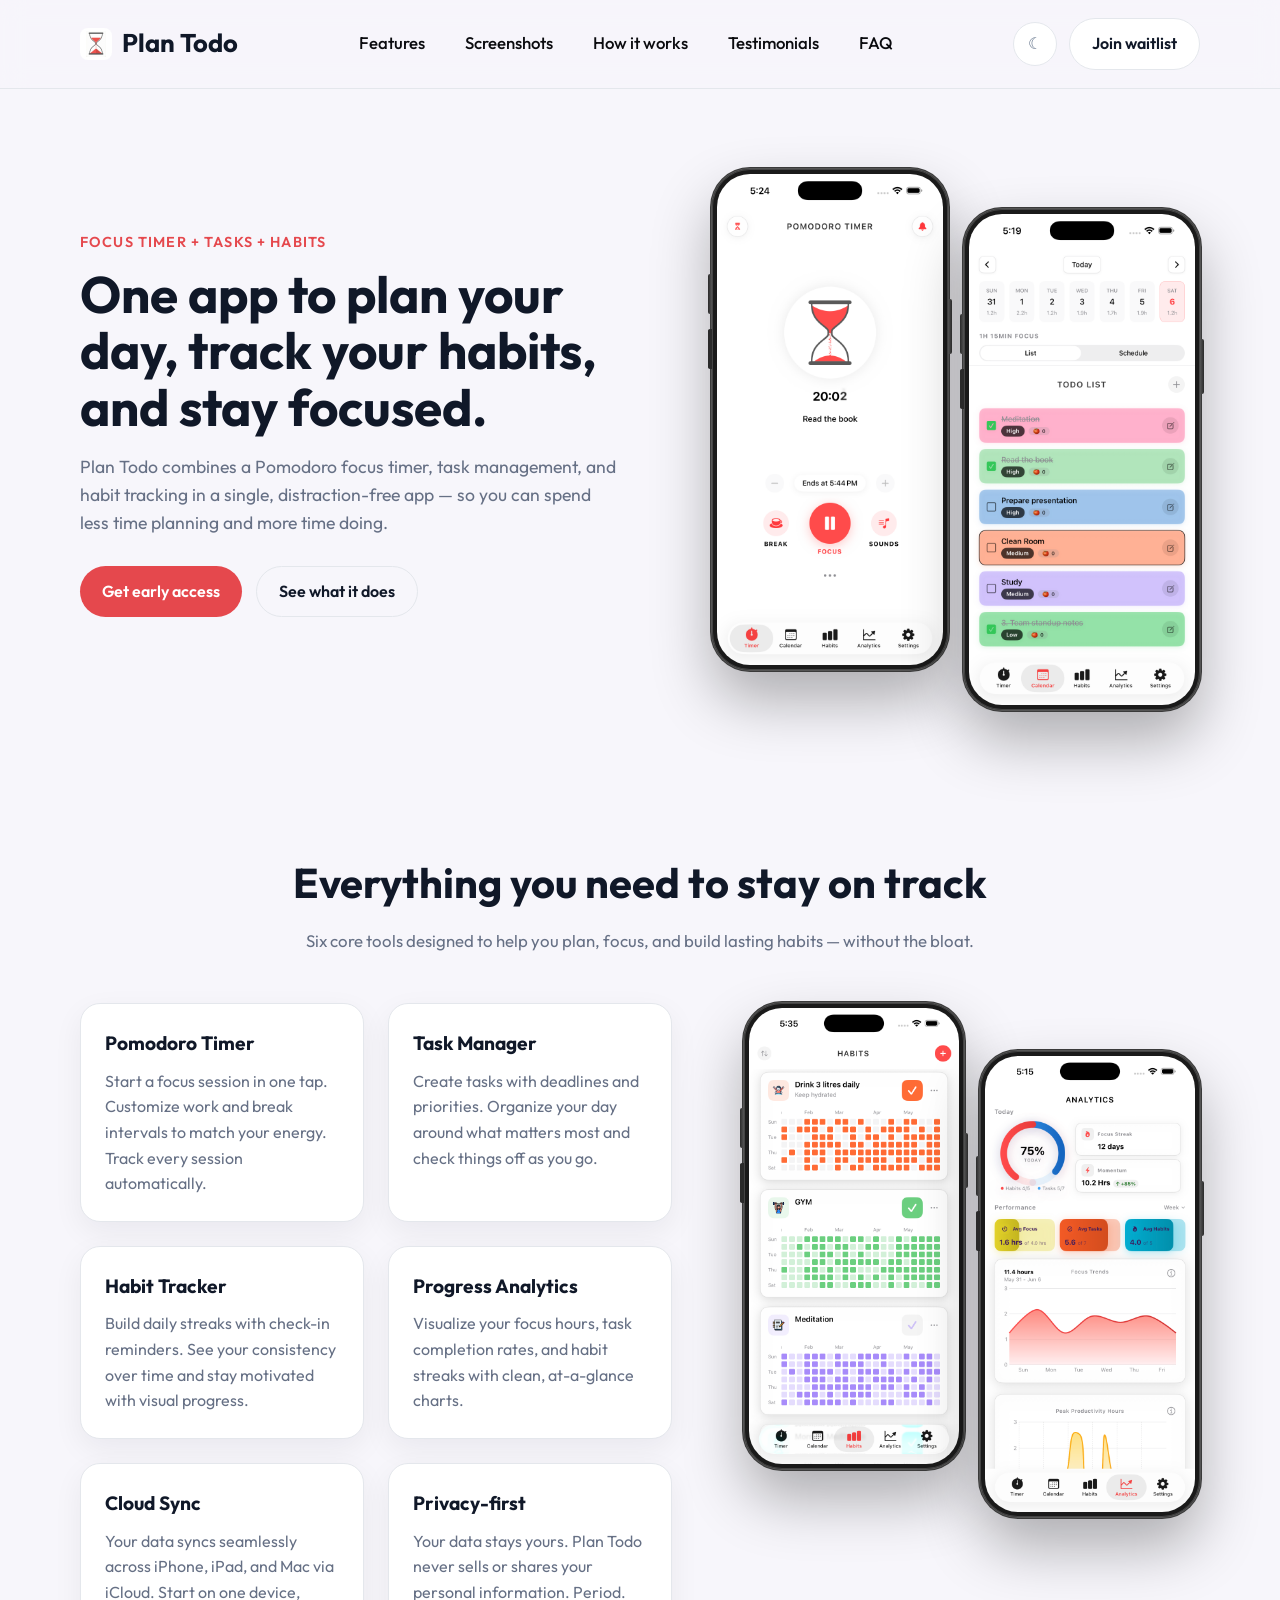
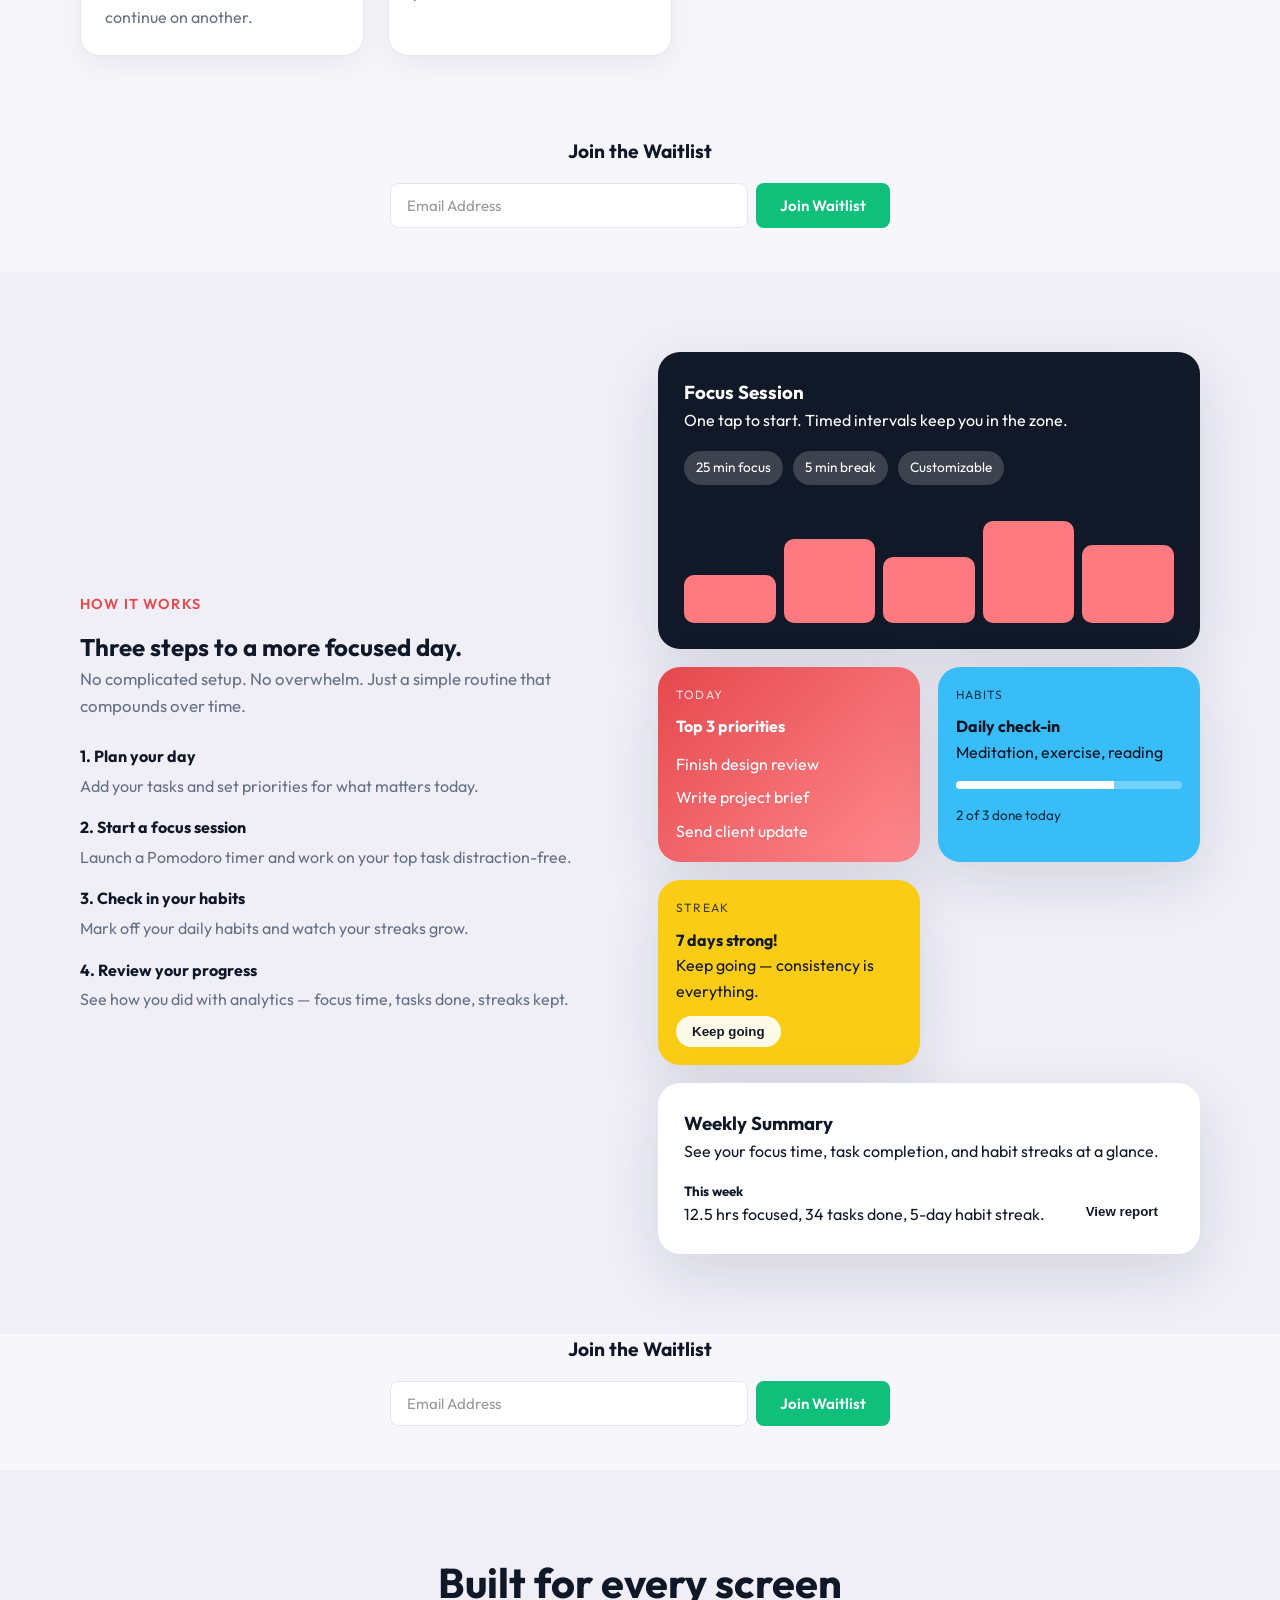
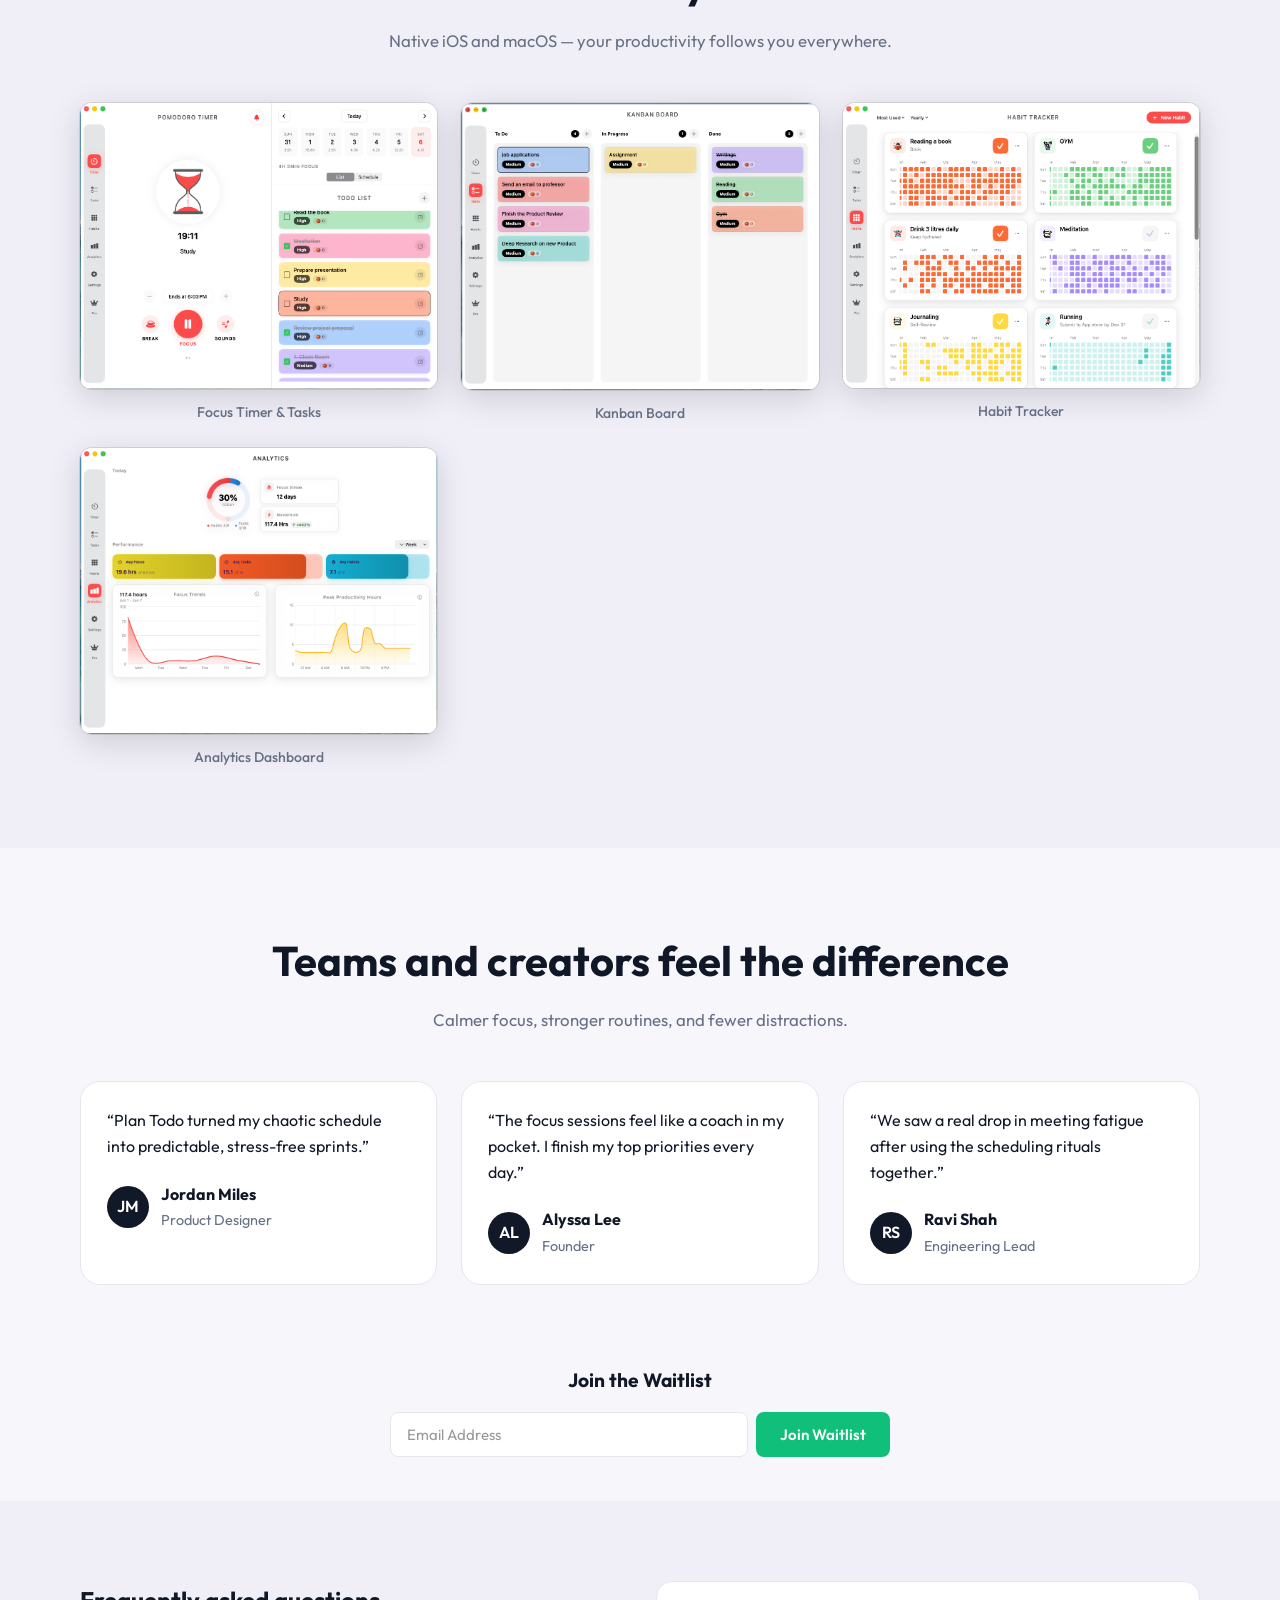
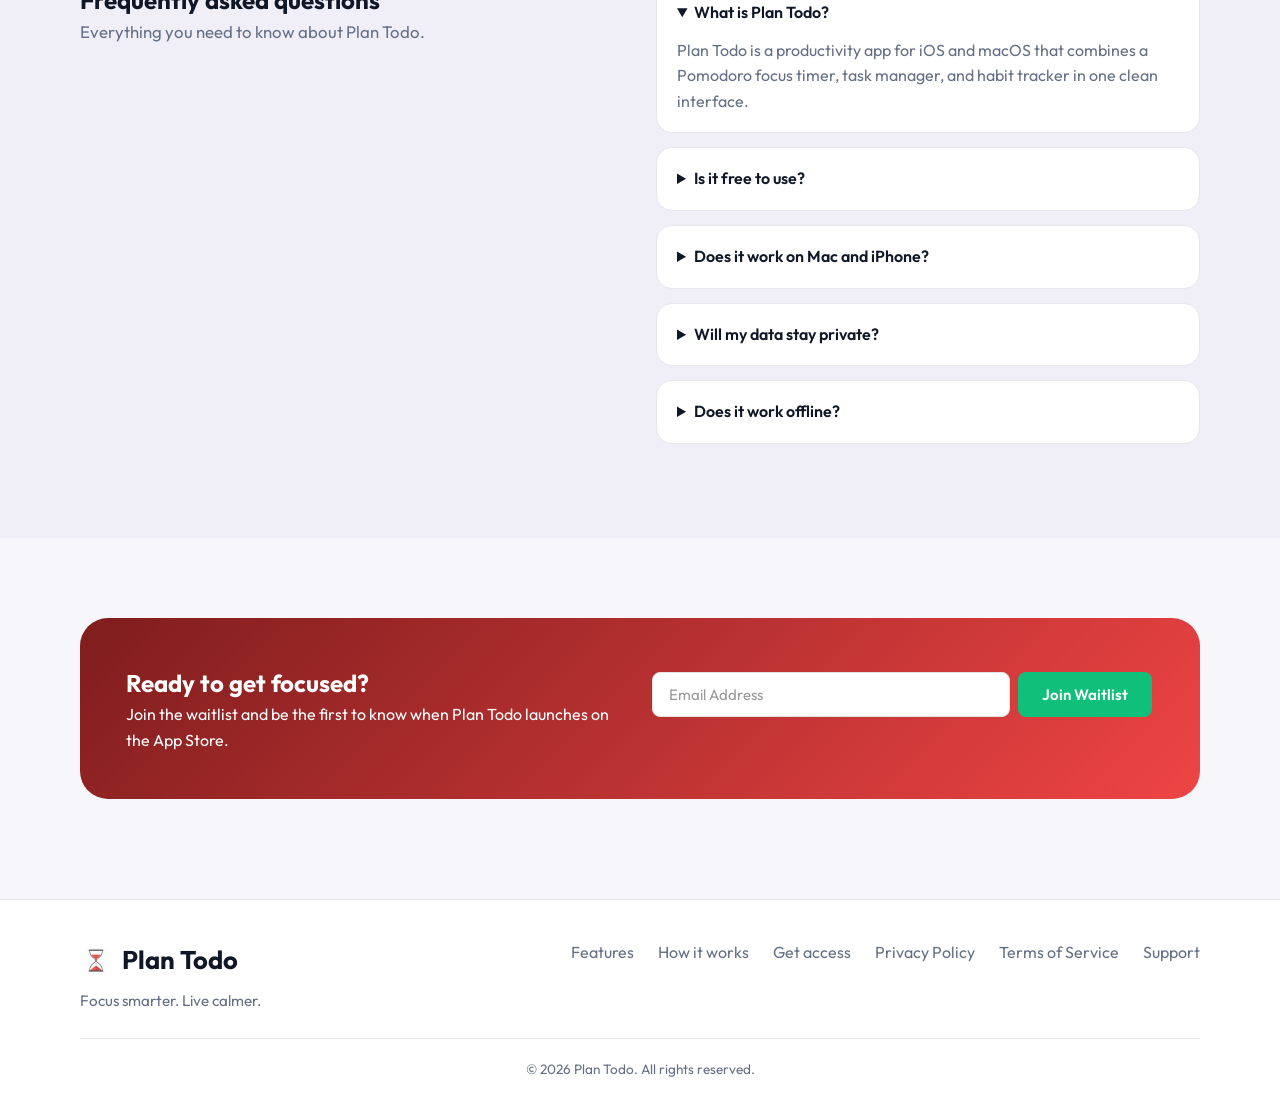
==== commit 452370cf: "fix: restructure footer layout — brand left, links right, copyright centered bottom" ====
--- a/index.html
+++ b/index.html
@@ -491,20 +491,27 @@
   </main>
 
   <footer class="footer">
-    <div class="container footer-grid">
-      <div>
-        <h3>Plan Todo</h3>
-        <p>Focus smarter. Live calmer.</p>
-      </div>
-      <div class="footer-links">
-        <a href="#features">Features</a>
-        <a href="#how-it-works">How it works</a>
-        <a href="#cta">Get access</a>
-        <a href="privacy.html">Privacy Policy</a>
-        <a href="terms.html">Terms of Service</a>
-        <a href="support.html">Support</a>
-      </div>
-      <div class="footer-note">© 2026 Plan Todo. All rights reserved.</div>
+    <div class="container">
+      <div class="footer-top">
+        <div class="footer-brand">
+          <div class="logo">
+            <img src="logo.png" alt="Plan Todo logo" class="logo-icon" />
+            <span>Plan Todo</span>
+          </div>
+          <p>Focus smarter. Live calmer.</p>
+        </div>
+        <div class="footer-links">
+          <a href="#features">Features</a>
+          <a href="#how-it-works">How it works</a>
+          <a href="#cta">Get access</a>
+          <a href="privacy.html">Privacy Policy</a>
+          <a href="terms.html">Terms of Service</a>
+          <a href="support.html">Support</a>
+        </div>
+      </div>
+      <div class="footer-bottom">
+        <p>© 2026 Plan Todo. All rights reserved.</p>
+      </div>
     </div>
   </footer>
   <script>
--- a/styles.css
+++ b/styles.css
@@ -725,7 +725,7 @@
 
 .footer {
   border-top: 1px solid var(--border);
-  padding: 40px 0;
+  padding: 40px 0 24px;
   background: #fff;
 }
 
@@ -733,23 +733,54 @@
   background: var(--bg);
 }
 
-.footer-grid {
-  display: grid;
-  gap: 18px;
+.footer-top {
+  display: flex;
+  justify-content: space-between;
+  align-items: flex-start;
+  flex-wrap: wrap;
+  gap: 24px;
+  padding-bottom: 24px;
+  border-bottom: 1px solid var(--border);
+}
+
+.footer-brand .logo {
+  margin-bottom: 8px;
+}
+
+.footer-brand p {
+  color: var(--muted);
+  font-size: 0.95rem;
+}
+
+.footer-links {
+  display: flex;
+  flex-wrap: wrap;
+  gap: 16px 24px;
+  color: var(--muted);
   align-items: center;
-  grid-template-columns: repeat(auto-fit, minmax(200px, 1fr));
-}
-
-.footer-links {
-  display: flex;
-  gap: 18px;
+}
+
+.footer-links a:hover {
+  color: var(--primary, #e5484d);
+}
+
+.footer-bottom {
+  padding-top: 20px;
+  text-align: center;
   color: var(--muted);
-}
-
-.footer-note {
-  text-align: right;
-  color: var(--muted);
-  font-size: 0.9rem;
+  font-size: 0.85rem;
+}
+
+@media (max-width: 600px) {
+  .footer-top {
+    flex-direction: column;
+    align-items: center;
+    text-align: center;
+  }
+
+  .footer-links {
+    justify-content: center;
+  }
 }
 
 /* Hamburger Button */
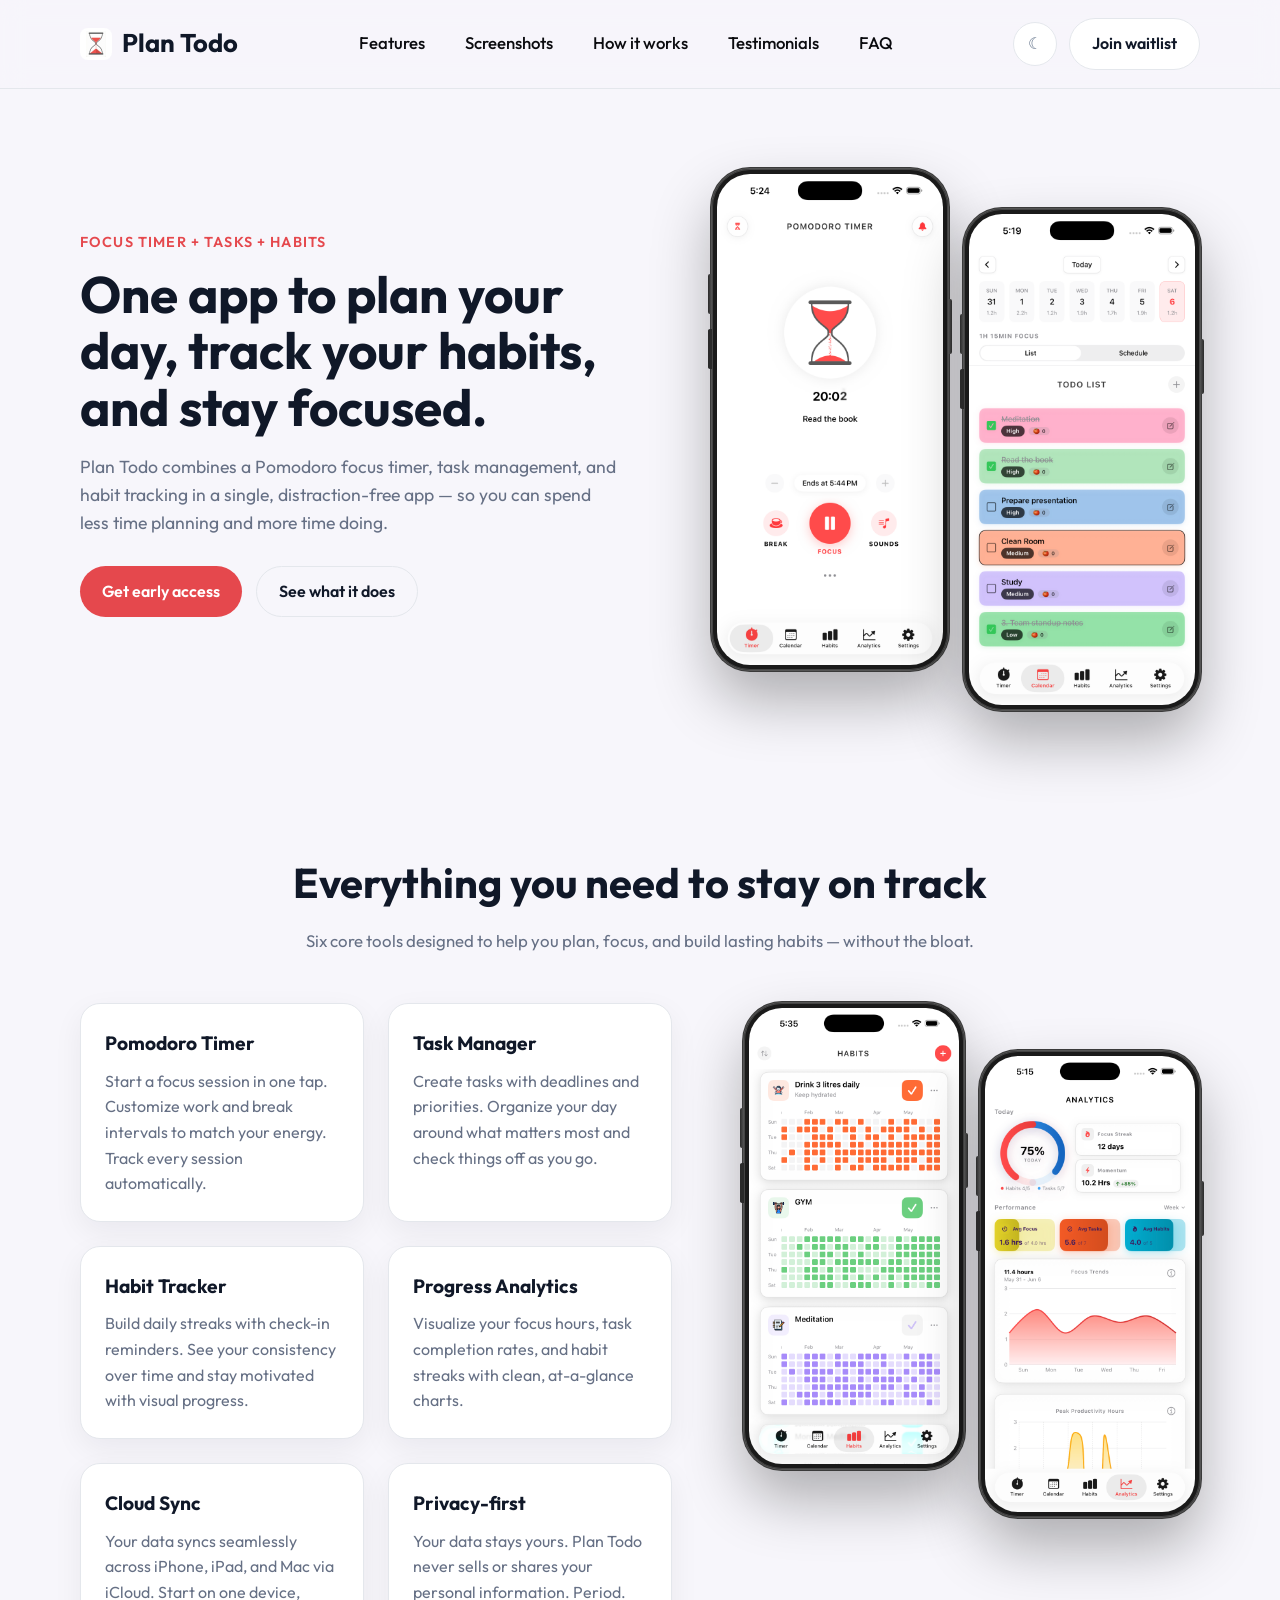
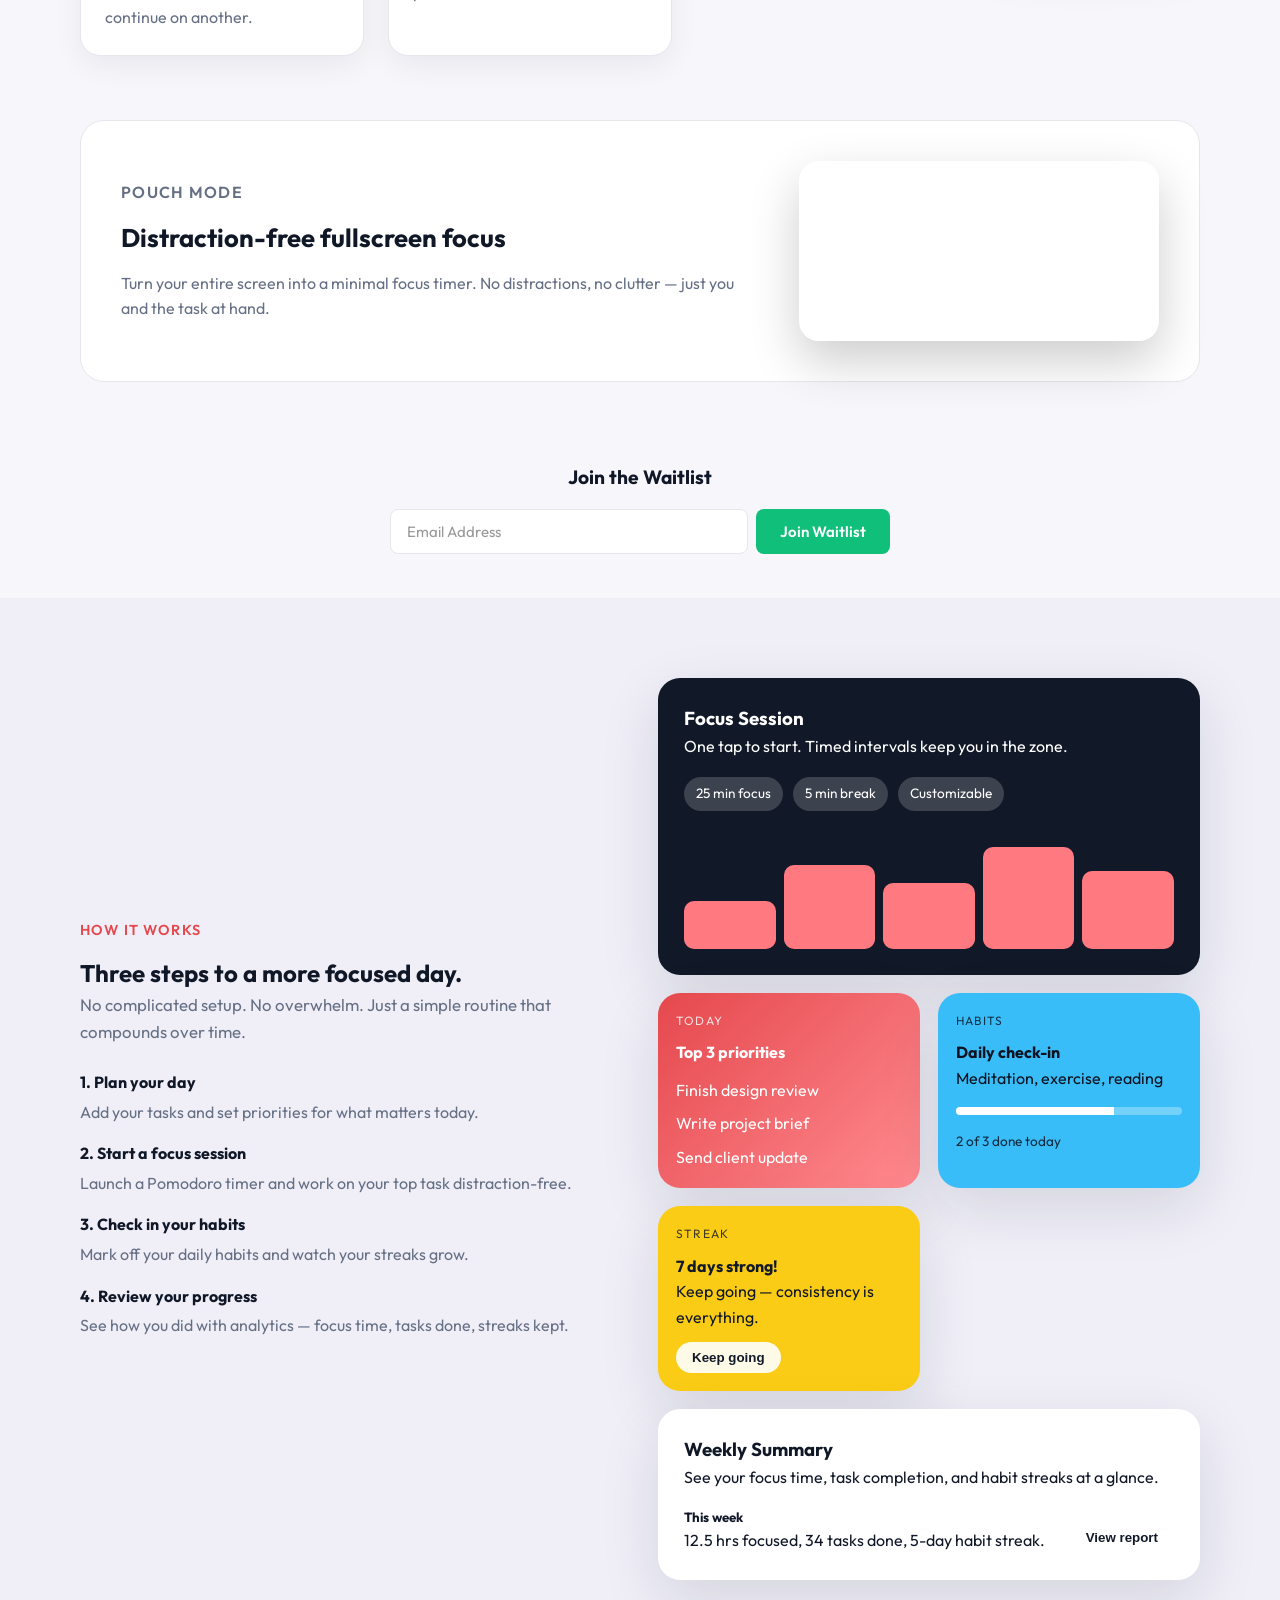
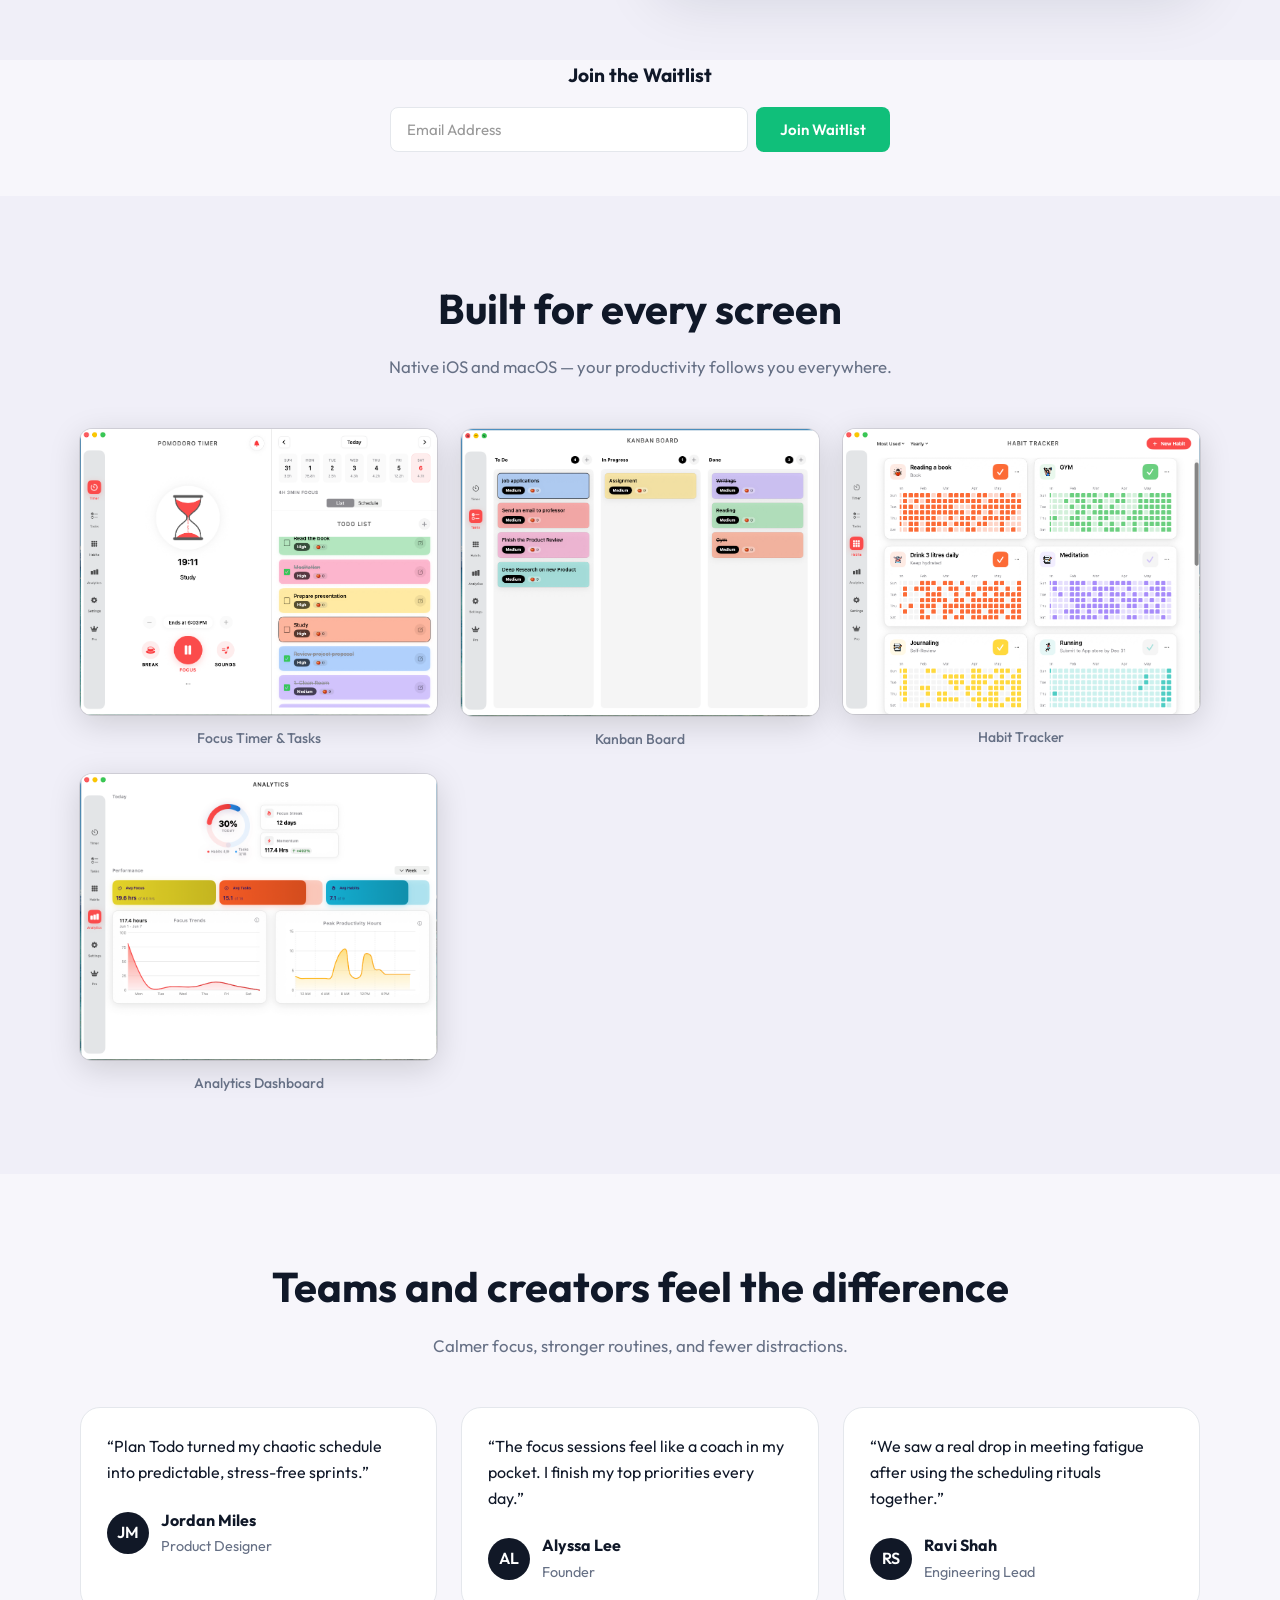
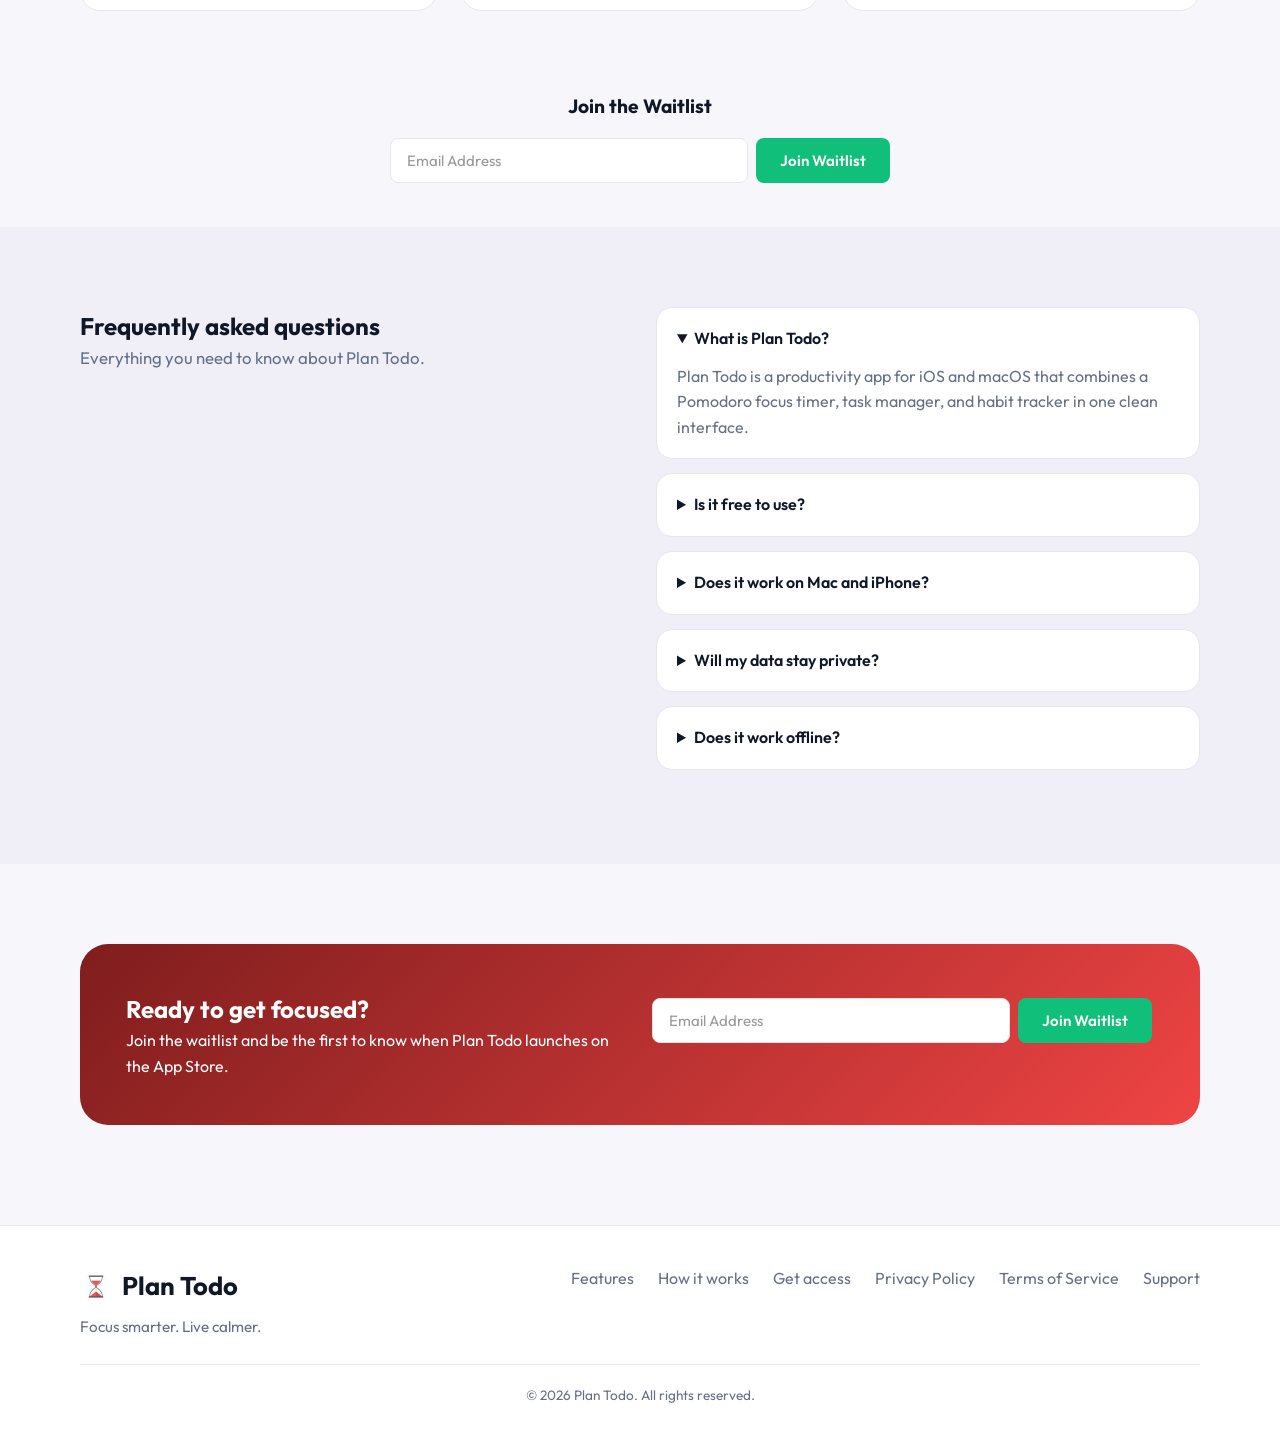
==== commit 0001d4eb: "feat: add pouch mode video showcase in features section" ====
--- a/index.html
+++ b/index.html
@@ -207,6 +207,20 @@
             </div>
           </div>
         </div>
+
+        <div class="pouch-showcase">
+          <div class="pouch-showcase-copy">
+            <p class="eyebrow">Pouch Mode</p>
+            <h3>Distraction-free fullscreen focus</h3>
+            <p>
+              Turn your entire screen into a minimal focus timer. No distractions,
+              no clutter — just you and the task at hand.
+            </p>
+          </div>
+          <video class="pouch-video" autoplay muted loop playsinline>
+            <source src="pouch-mode.mp4" type="video/mp4" />
+          </video>
+        </div>
       </div>
     </section>
 
--- a/styles.css
+++ b/styles.css
@@ -989,6 +989,55 @@
     gap: 20px;
   }
 }
+/* Pouch Mode Video Showcase */
+.pouch-showcase {
+  display: flex;
+  align-items: center;
+  gap: 48px;
+  margin-top: 64px;
+  padding: 40px;
+  border-radius: 24px;
+  background: var(--card);
+  border: 1px solid var(--border);
+}
+
+.pouch-showcase-copy {
+  flex: 1;
+}
+
+.pouch-showcase-copy h3 {
+  font-size: 1.6rem;
+  font-weight: 700;
+  margin: 8px 0 12px;
+}
+
+.pouch-showcase-copy p {
+  color: var(--muted);
+  font-size: 1rem;
+  line-height: 1.6;
+}
+
+.pouch-video {
+  flex: 1;
+  max-width: 360px;
+  border-radius: 20px;
+  box-shadow: 0 20px 50px rgba(0, 0, 0, 0.2);
+}
+
+@media (max-width: 768px) {
+  .pouch-showcase {
+    flex-direction: column;
+    text-align: center;
+    padding: 28px;
+    gap: 28px;
+  }
+
+  .pouch-video {
+    max-width: 100%;
+    width: min(320px, 100%);
+  }
+}
+
 /* Waitlist Banner (simple, between sections) */
 .waitlist-banner-wrap {
   padding: 0 0 16px;
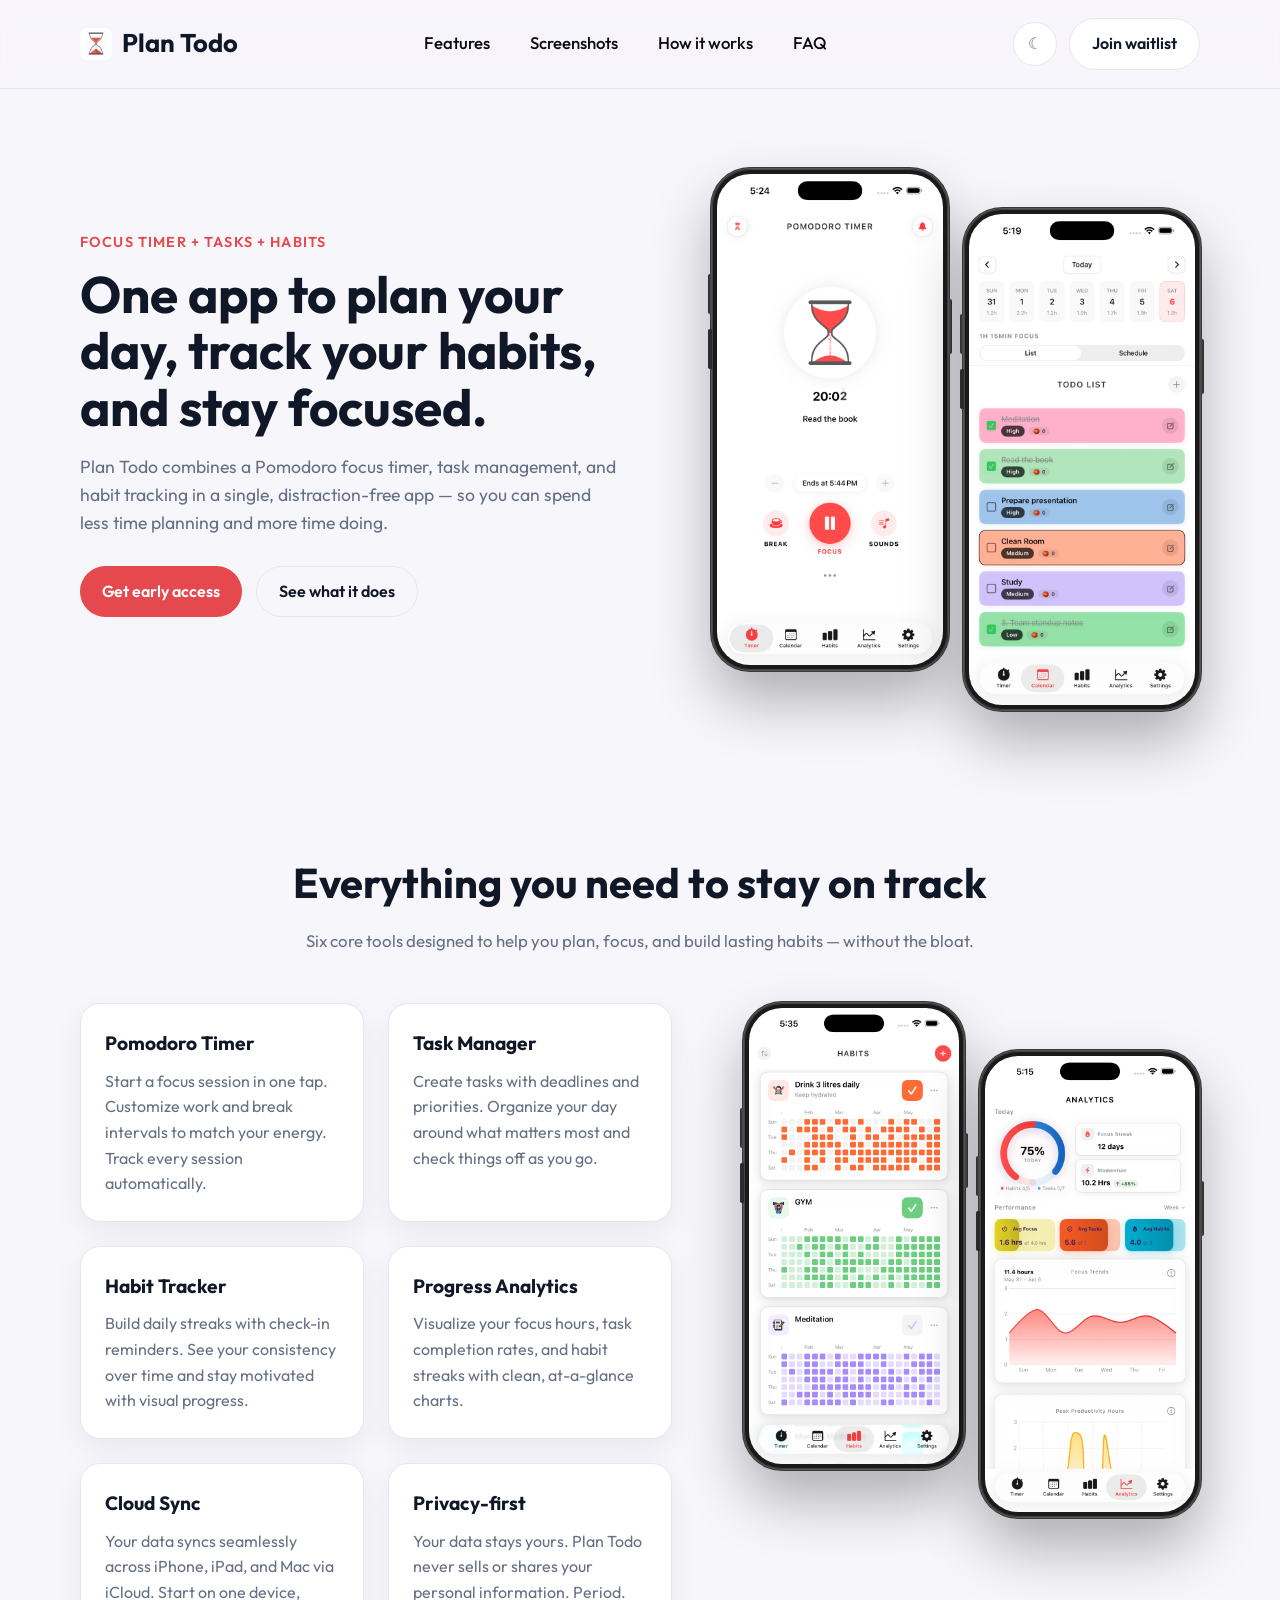
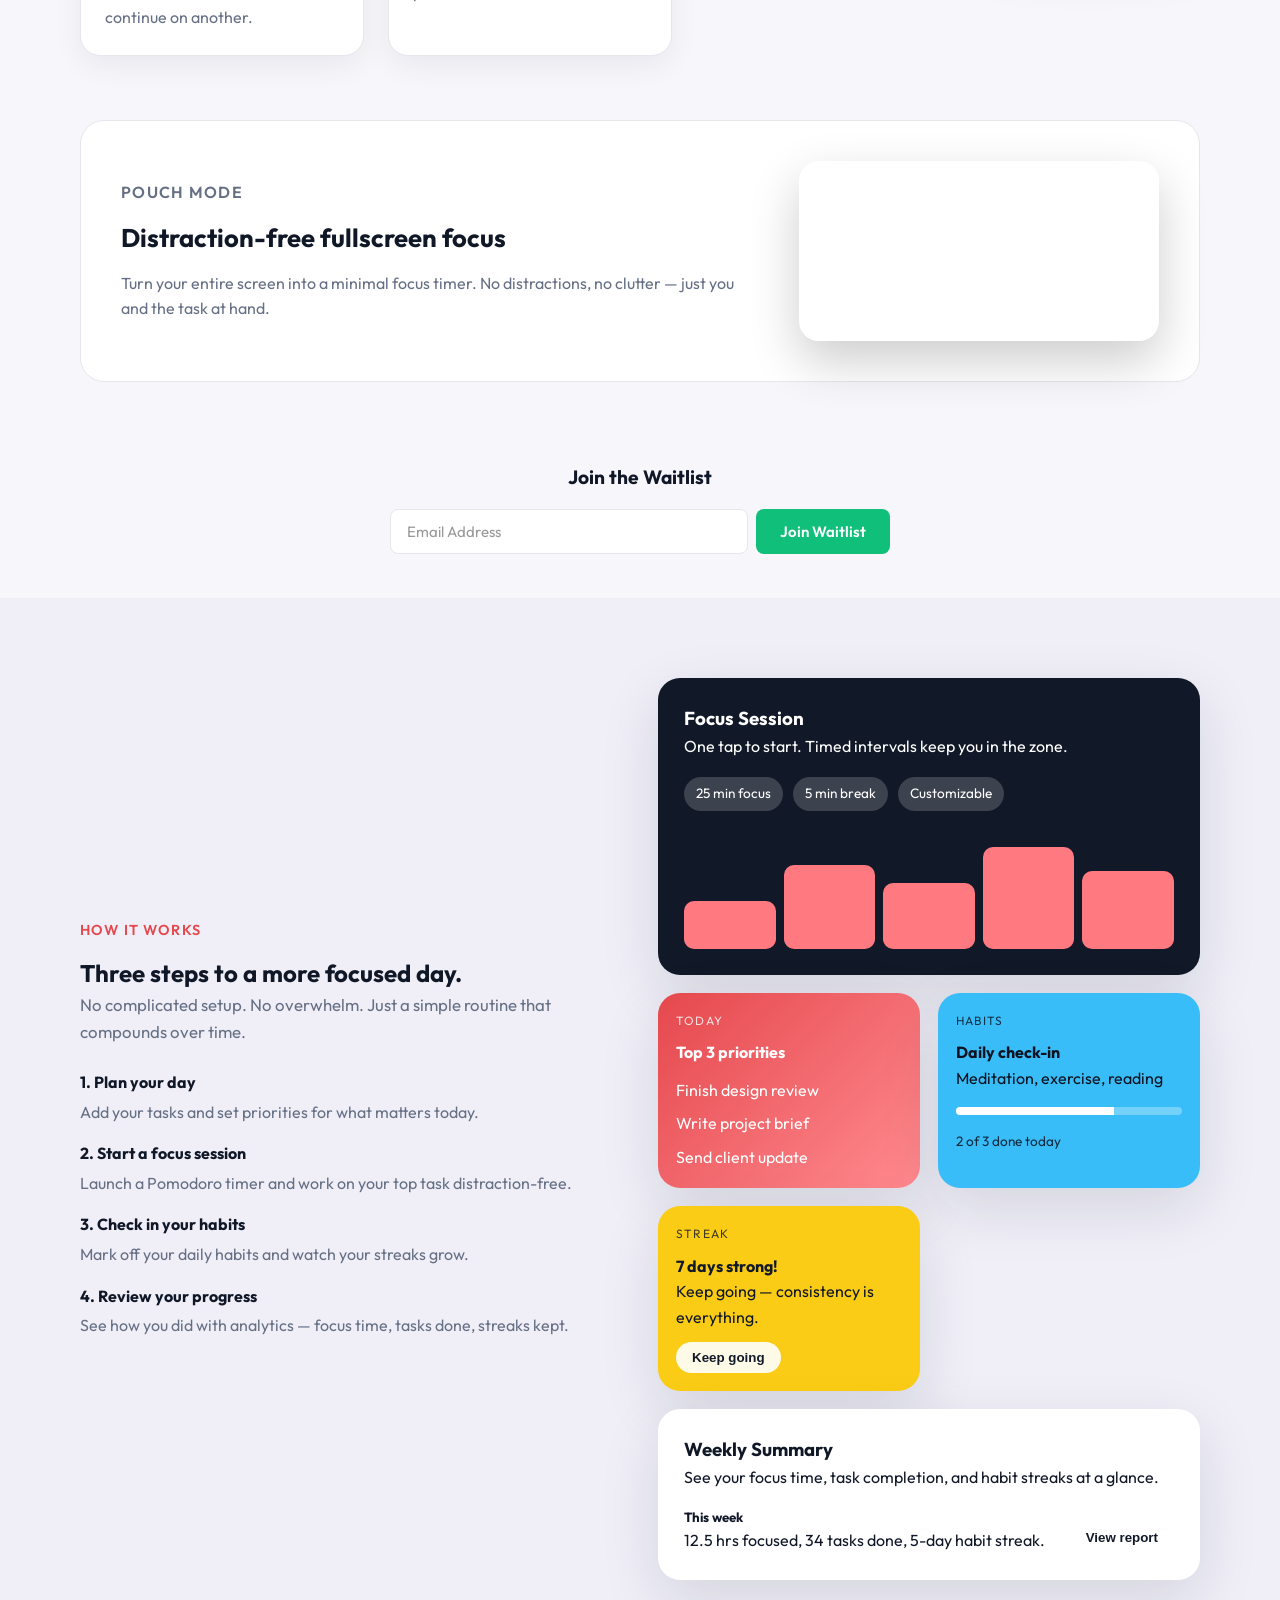
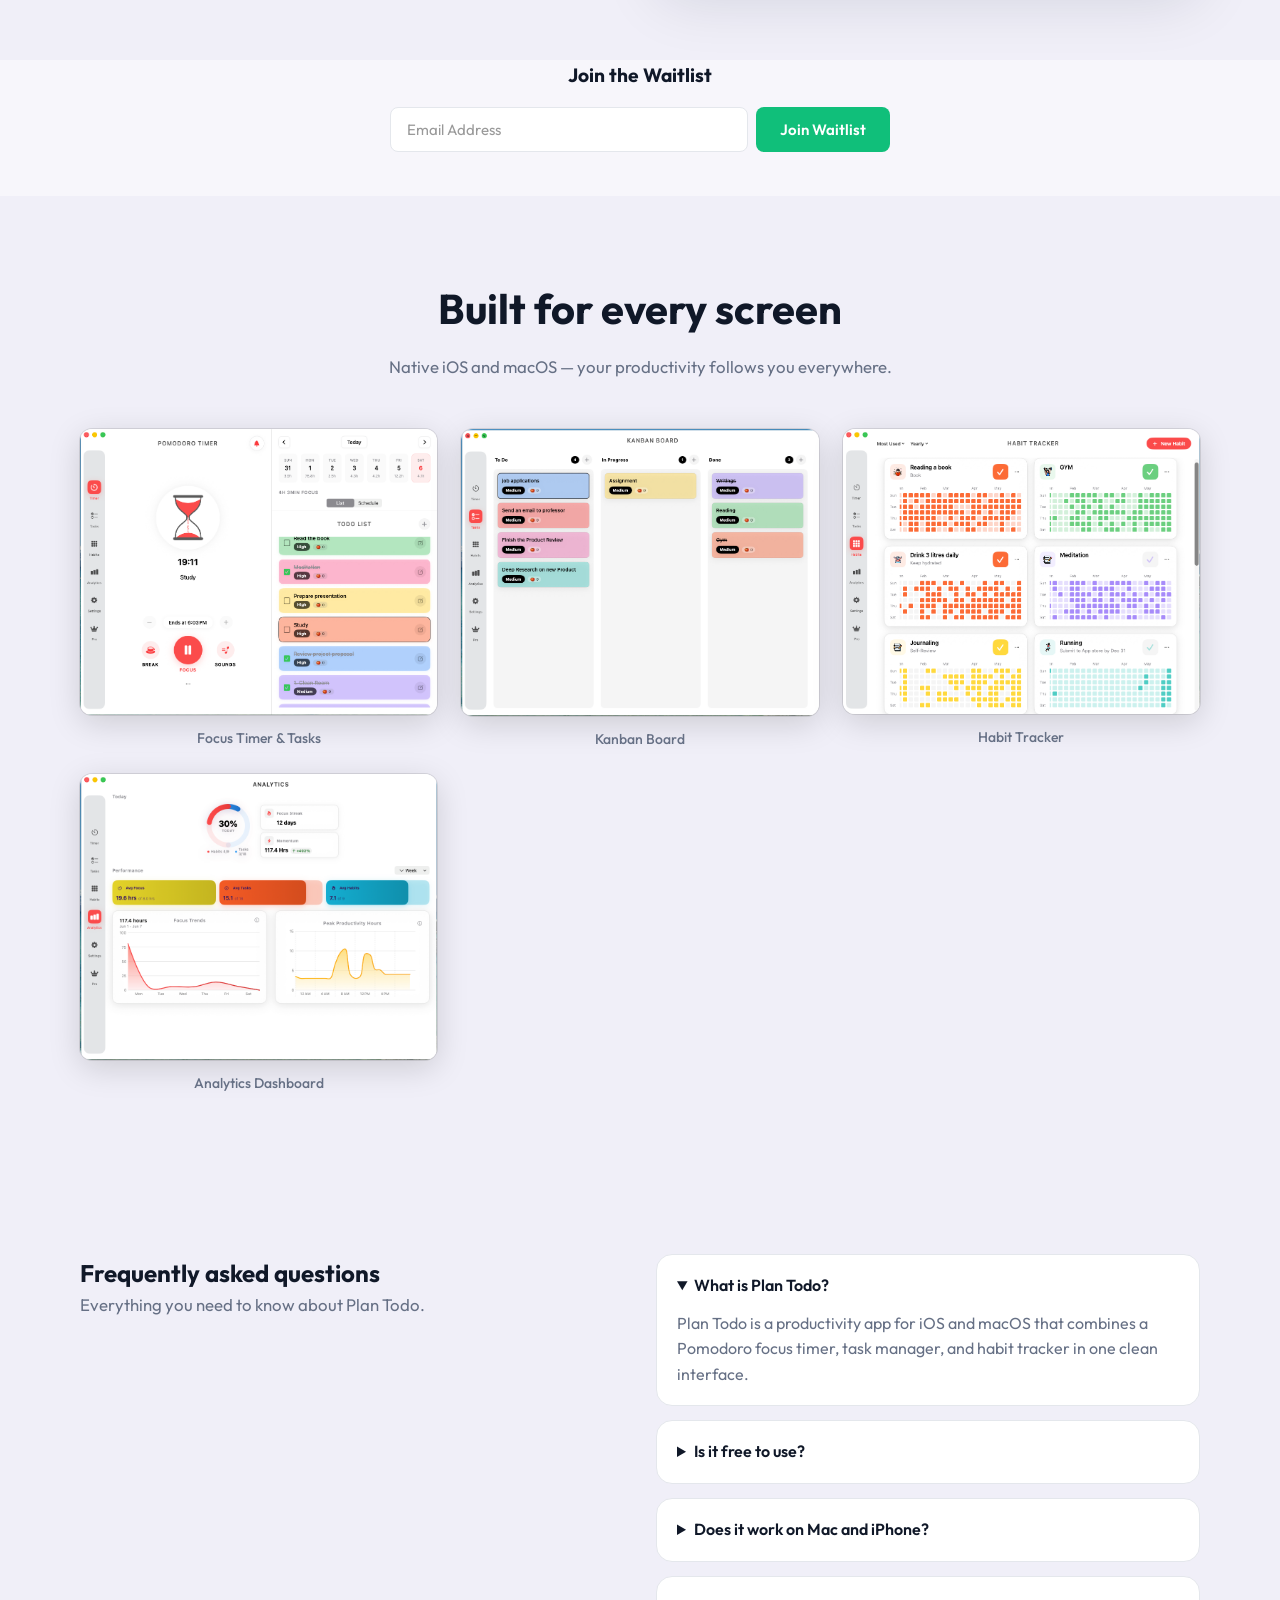
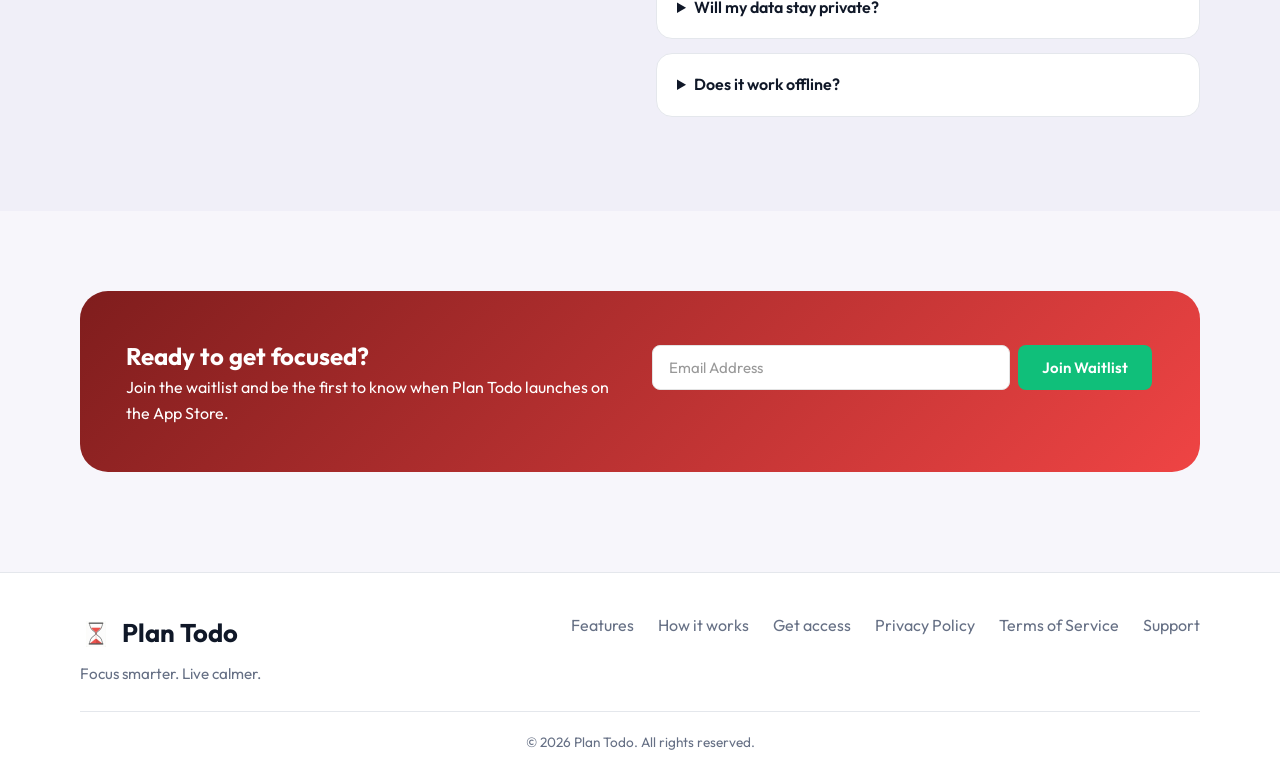
==== commit 54f99326: "fix: remove testimonials section and nav link" ====
--- a/index.html
+++ b/index.html
@@ -92,7 +92,6 @@
         <a href="#features">Features</a>
         <a href="#screenshots">Screenshots</a>
         <a href="#how-it-works">How it works</a>
-        <a href="#testimonials">Testimonials</a>
         <a href="#faq">FAQ</a>
       </nav>
       <div class="nav-actions">
@@ -110,7 +109,6 @@
       <a href="#features">Features</a>
       <a href="#screenshots">Screenshots</a>
       <a href="#how-it-works">How it works</a>
-      <a href="#testimonials">Testimonials</a>
       <a href="#faq">FAQ</a>
       <a href="#cta" class="button">Join waitlist</a>
     </nav>
@@ -368,69 +366,6 @@
       </div>
     </section>
 
-    <section id="testimonials" class="section">
-      <div class="container">
-        <div class="section-title">
-          <h2>Teams and creators feel the difference</h2>
-          <p>Calmer focus, stronger routines, and fewer distractions.</p>
-        </div>
-        <div class="testimonial-grid">
-          <article class="testimonial-card">
-            <p>
-              “Plan Todo turned my chaotic schedule into predictable,
-              stress-free sprints.”
-            </p>
-            <div class="testimonial-meta">
-              <div class="avatar">JM</div>
-              <div>
-                <h4>Jordan Miles</h4>
-                <span>Product Designer</span>
-              </div>
-            </div>
-          </article>
-          <article class="testimonial-card">
-            <p>
-              “The focus sessions feel like a coach in my pocket. I finish my
-              top priorities every day.”
-            </p>
-            <div class="testimonial-meta">
-              <div class="avatar">AL</div>
-              <div>
-                <h4>Alyssa Lee</h4>
-                <span>Founder</span>
-              </div>
-            </div>
-          </article>
-          <article class="testimonial-card">
-            <p>
-              “We saw a real drop in meeting fatigue after using the scheduling
-              rituals together.”
-            </p>
-            <div class="testimonial-meta">
-              <div class="avatar">RS</div>
-              <div>
-                <h4>Ravi Shah</h4>
-                <span>Engineering Lead</span>
-              </div>
-            </div>
-          </article>
-        </div>
-      </div>
-    </section>
-
-    <div class="waitlist-banner-wrap">
-      <div class="container waitlist-banner-simple">
-        <h3>Join the Waitlist</h3>
-        <form class="waitlist-form waitlist-mini">
-          <div class="waitlist-fields">
-            <input type="email" placeholder="Email Address" required aria-label="Email Address" />
-            <button type="submit">Join Waitlist</button>
-          </div>
-          <p class="waitlist-message"></p>
-        </form>
-      </div>
-    </div>
-
     <section id="faq" class="section section-muted">
       <div class="container faq">
         <div>
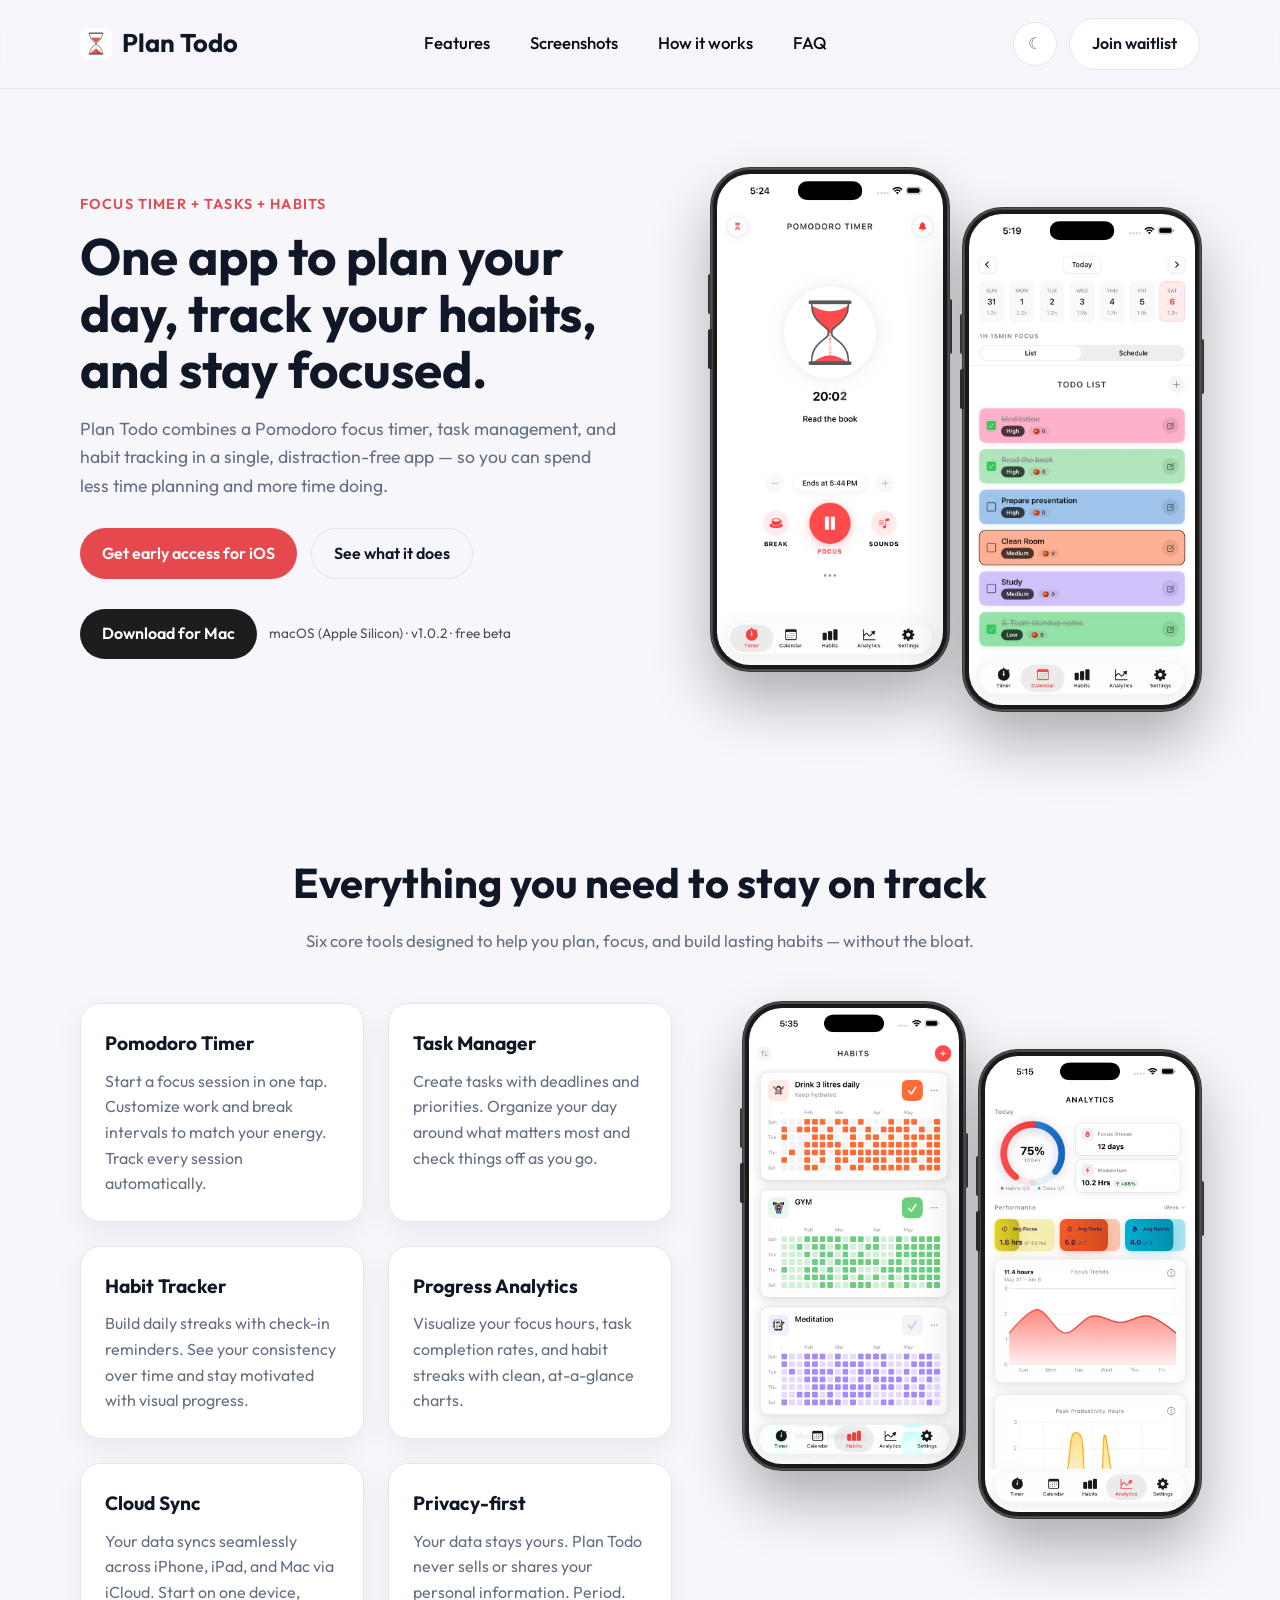
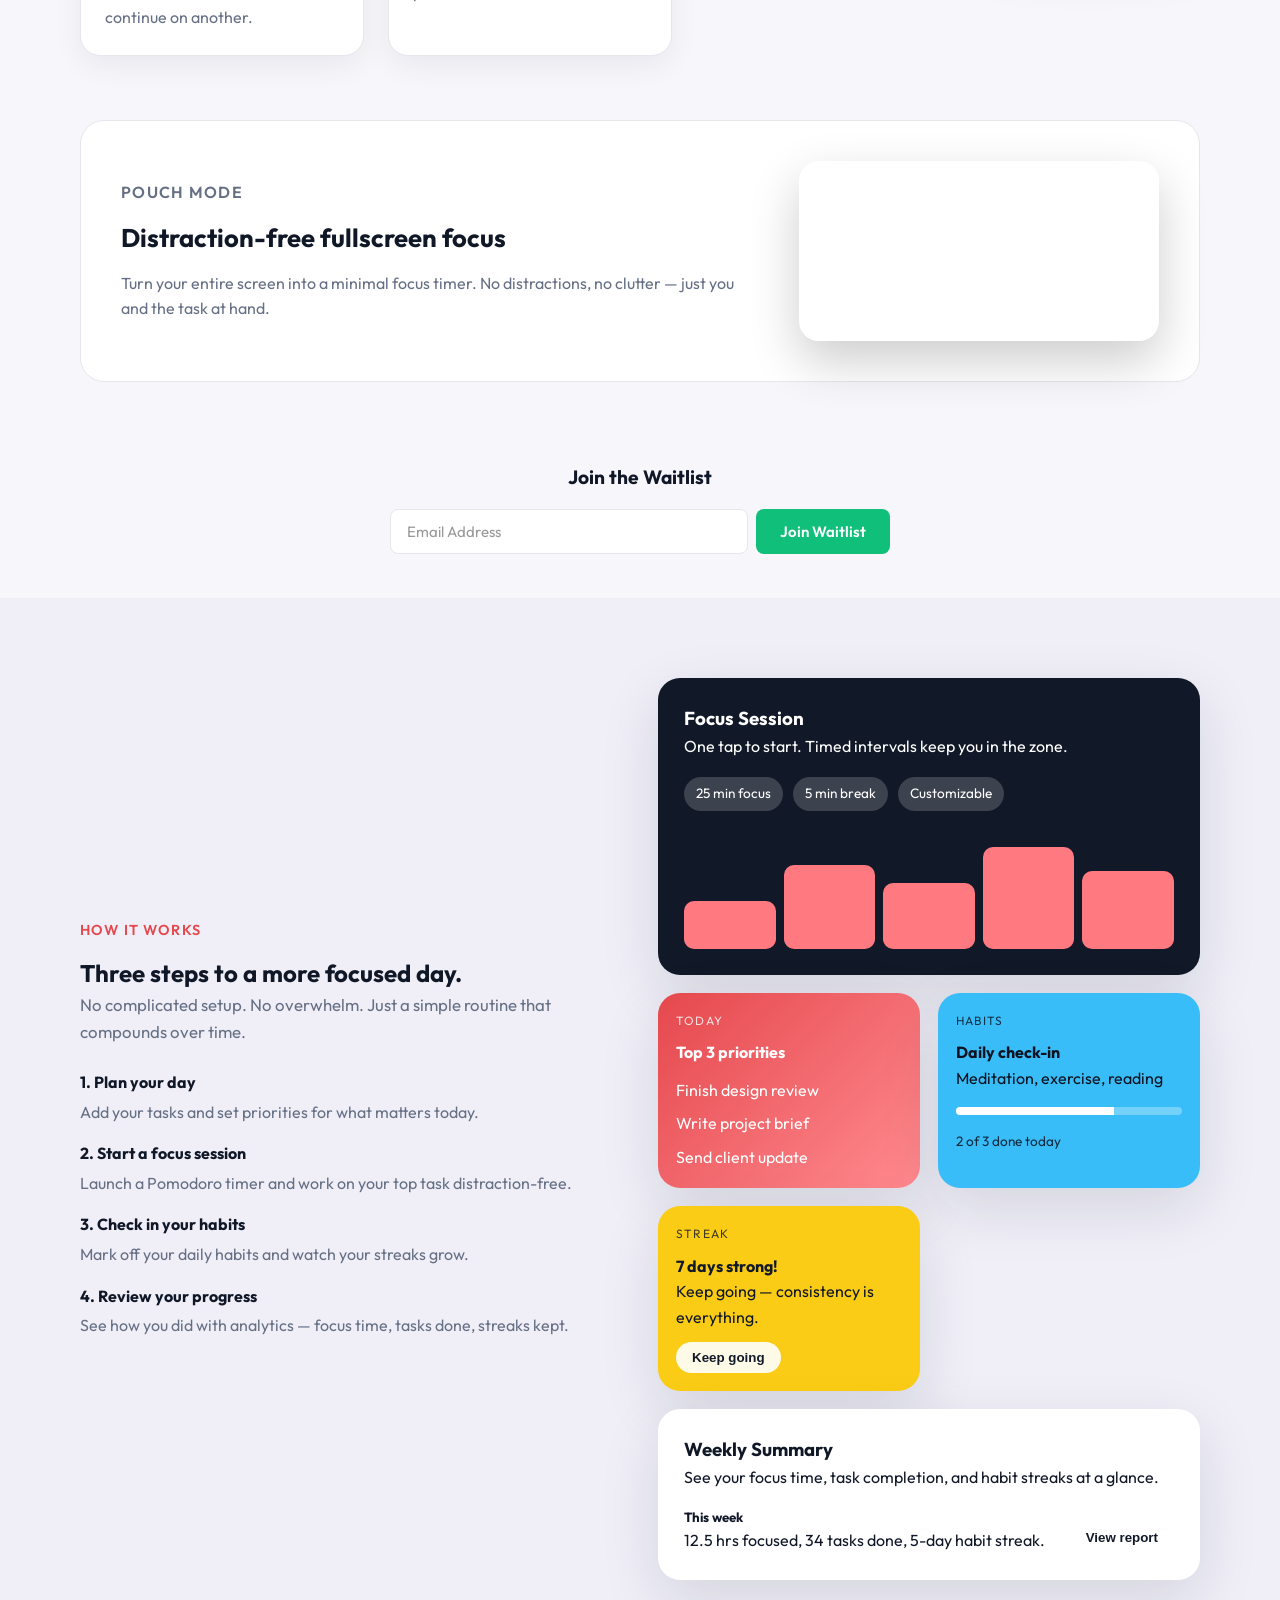
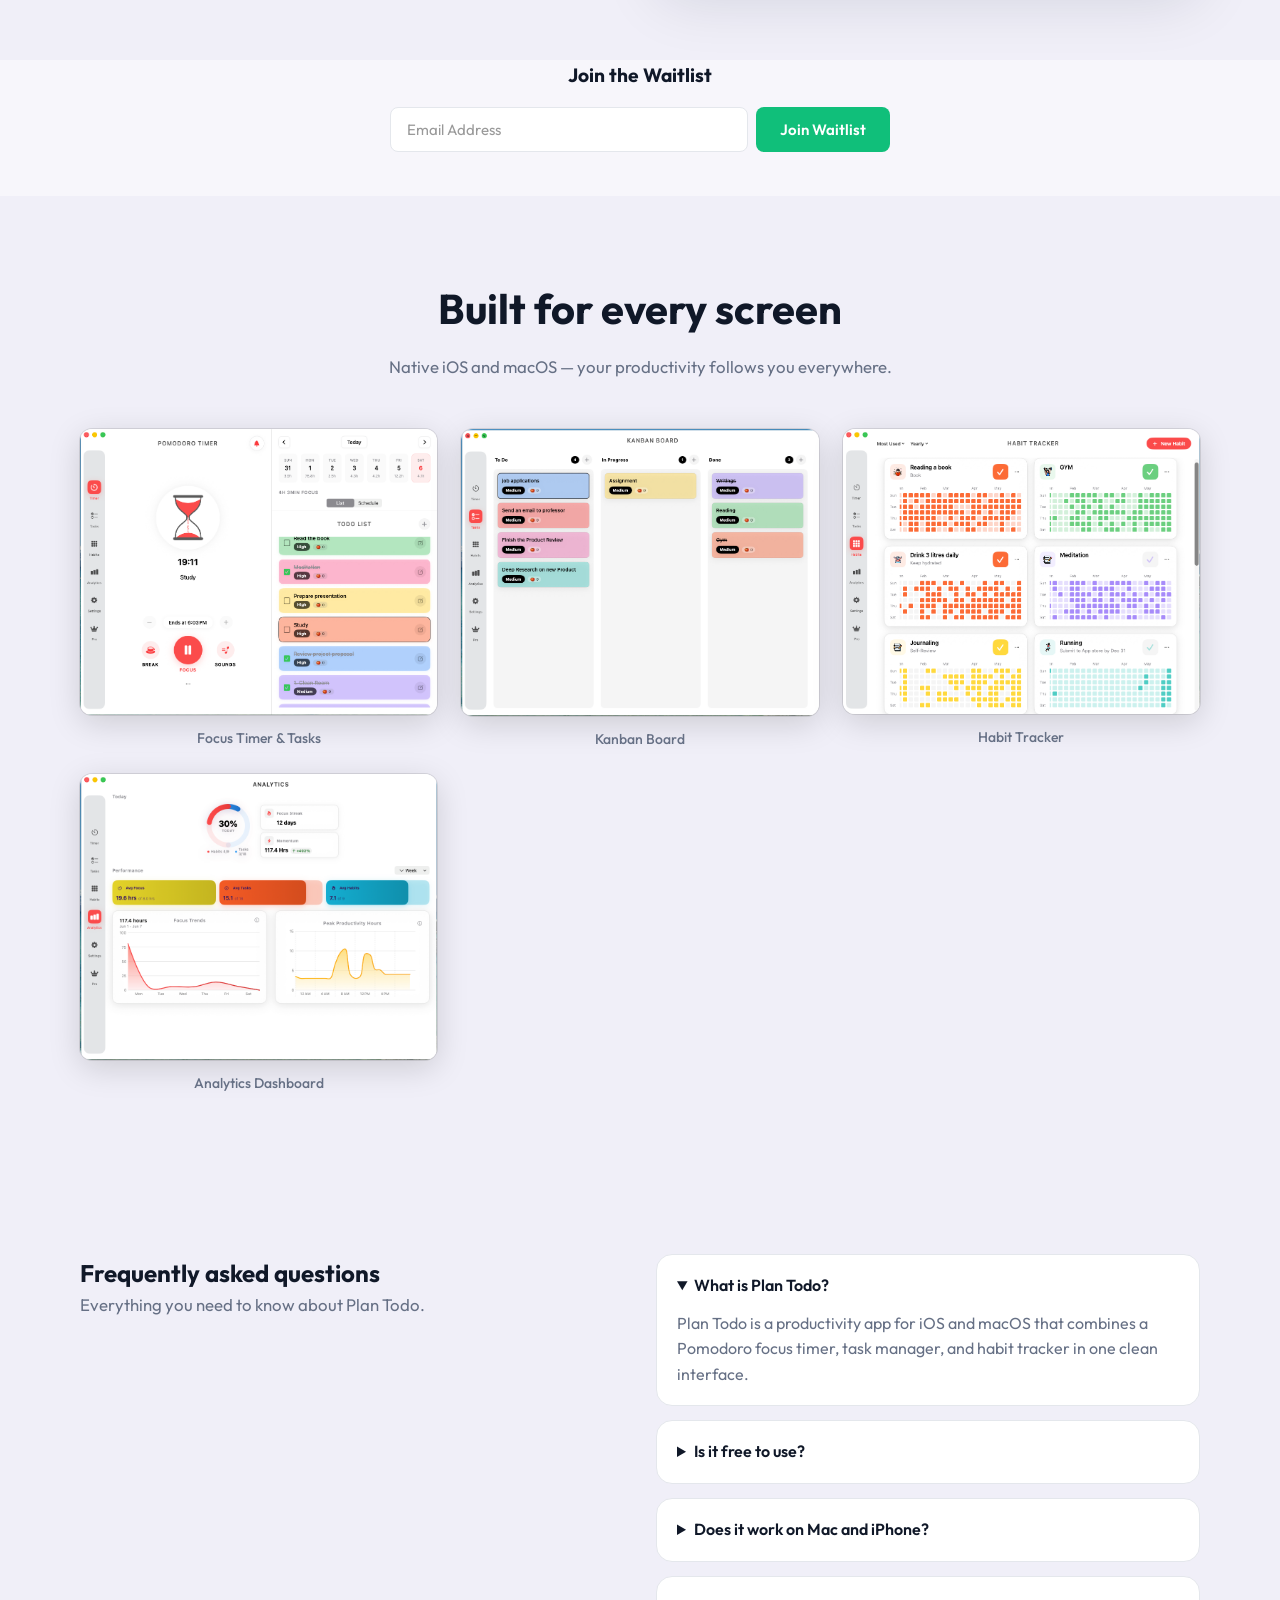
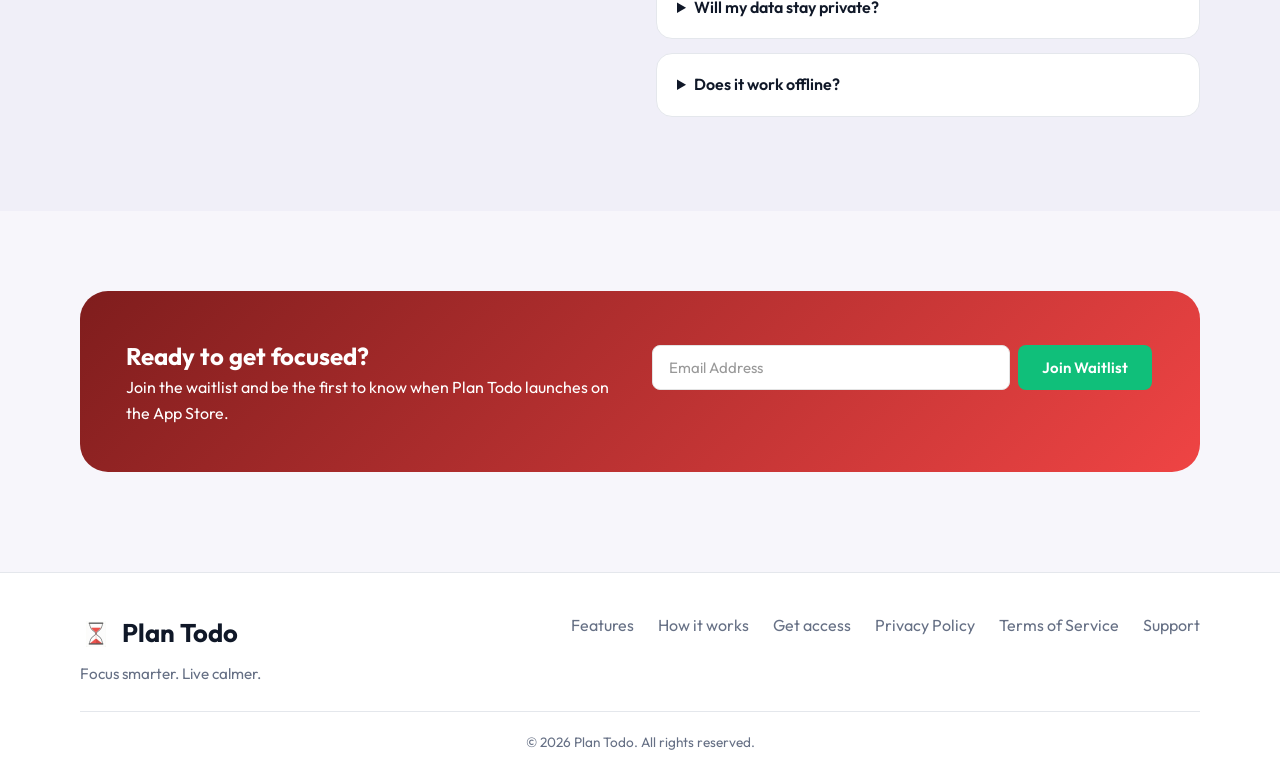
==== commit d5b2fb34: "Add macOS direct download button to hero; clarify iOS early-access CTA" ====
--- a/index.html
+++ b/index.html
@@ -126,8 +126,14 @@
             planning and more time doing.
           </p>
           <div class="hero-actions">
-            <a class="button" href="#cta">Get early access</a>
+            <a class="button" href="#cta">Get early access for iOS</a>
             <a class="button button-ghost" href="#features">See what it does</a>
+          </div>
+          <div class="hero-download">
+            <a class="button button-mac" href="https://github.com/Rohith1-p/productivity-ai-landing-page/releases/download/v1.0.2-mac/ProductivityAI-macOS.zip" rel="noopener">
+              Download for Mac
+            </a>
+            <span class="hero-download-note">macOS (Apple Silicon) · v1.0.2 · free beta</span>
           </div>
         </div>
         <div class="hero-visual">
--- a/styles.css
+++ b/styles.css
@@ -229,6 +229,29 @@
   flex-wrap: wrap;
   gap: 14px;
   margin-bottom: 30px;
+}
+
+.hero-download {
+  display: flex;
+  align-items: center;
+  flex-wrap: wrap;
+  gap: 12px;
+  margin-bottom: 26px;
+}
+
+.button-mac {
+  background: #1d1d1f;
+  color: #ffffff;
+}
+
+body.dark-mode .button-mac {
+  background: #f5f5f7;
+  color: #1d1d1f;
+}
+
+.hero-download-note {
+  font-size: 0.85rem;
+  opacity: 0.75;
 }
 
 .stats {
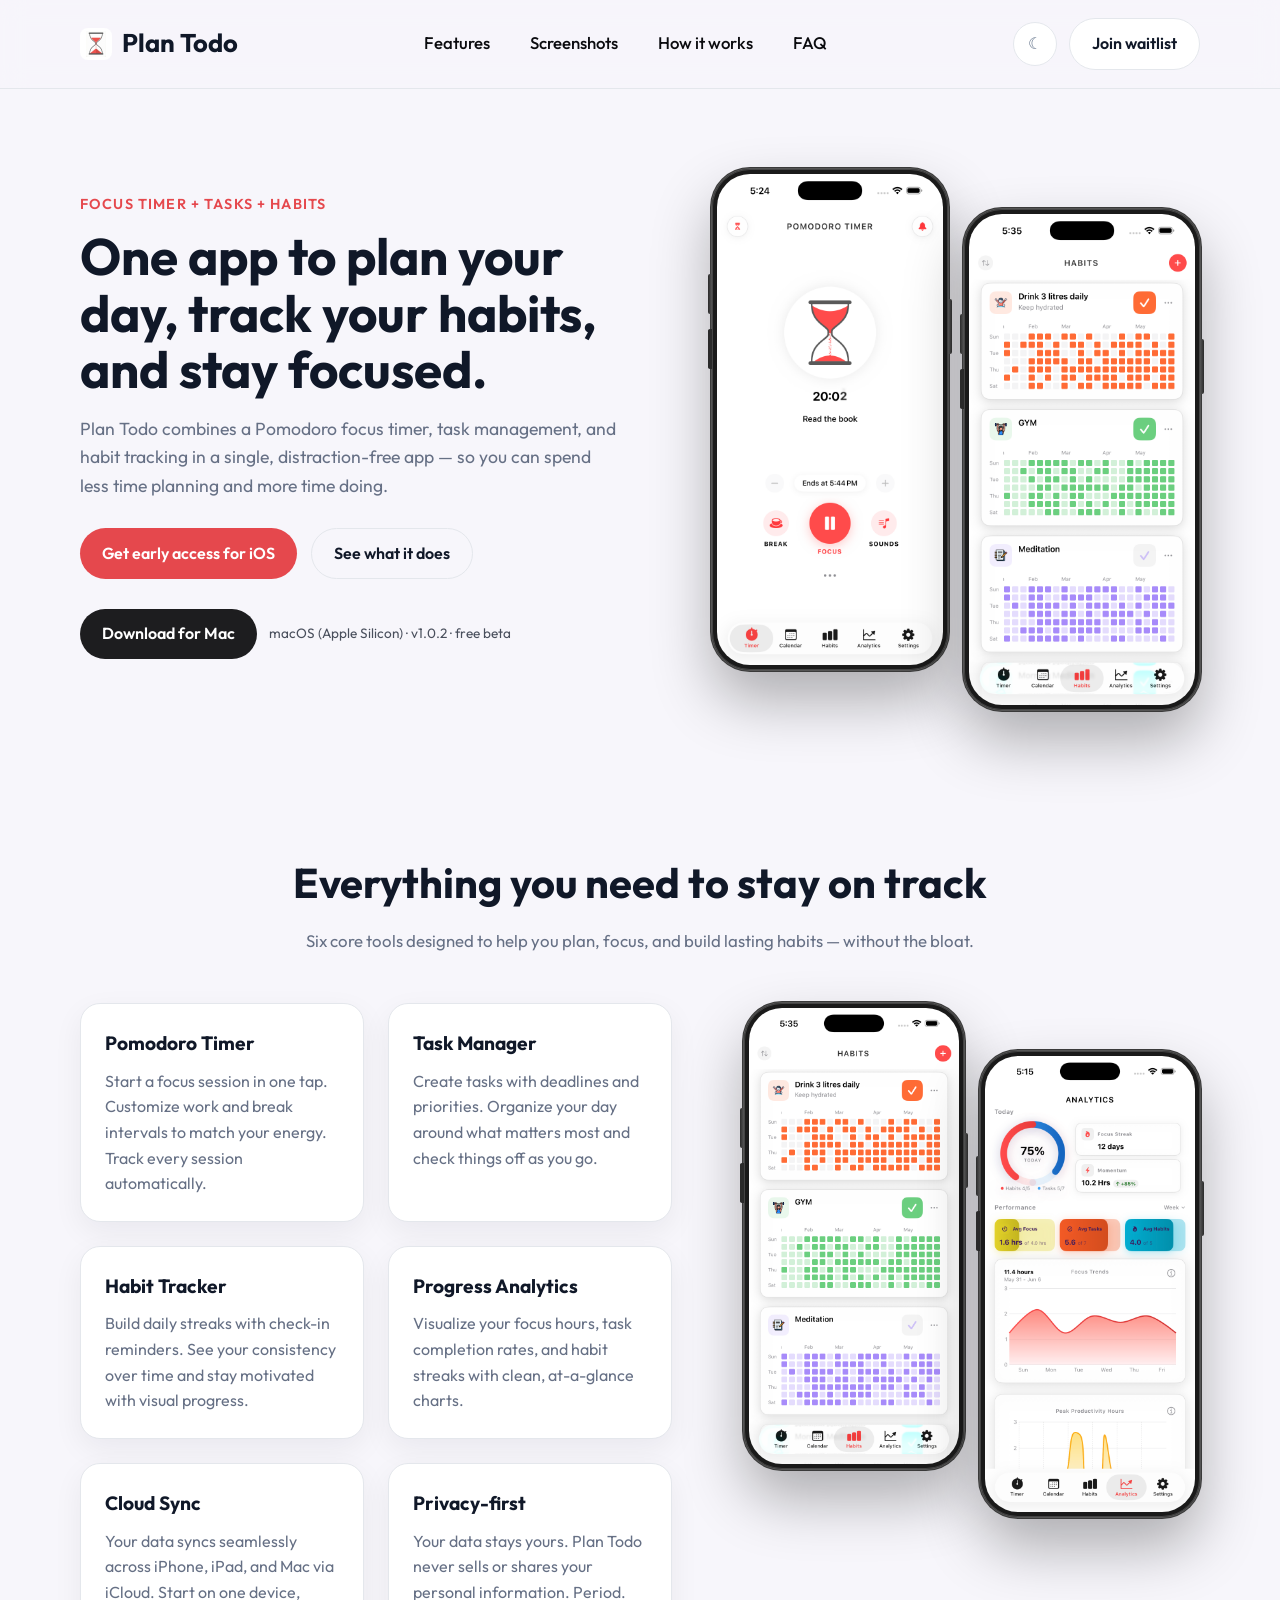
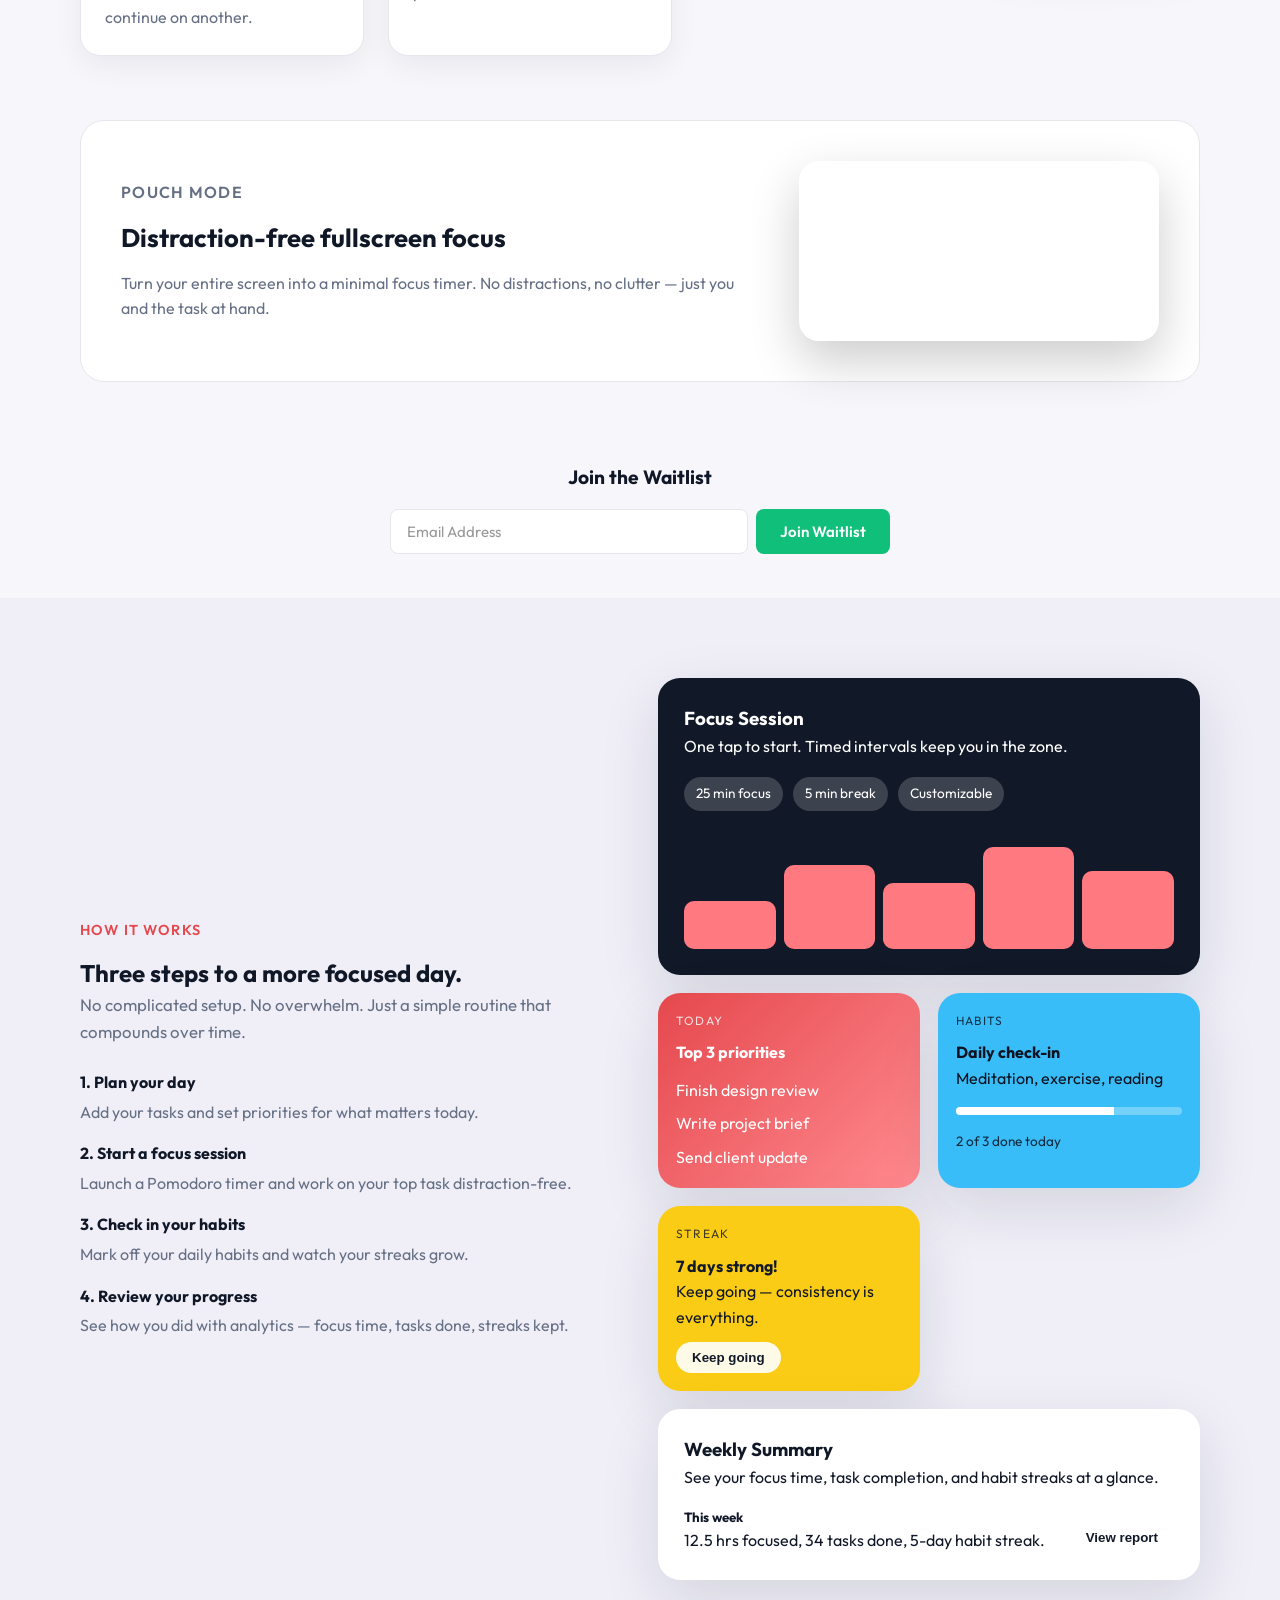
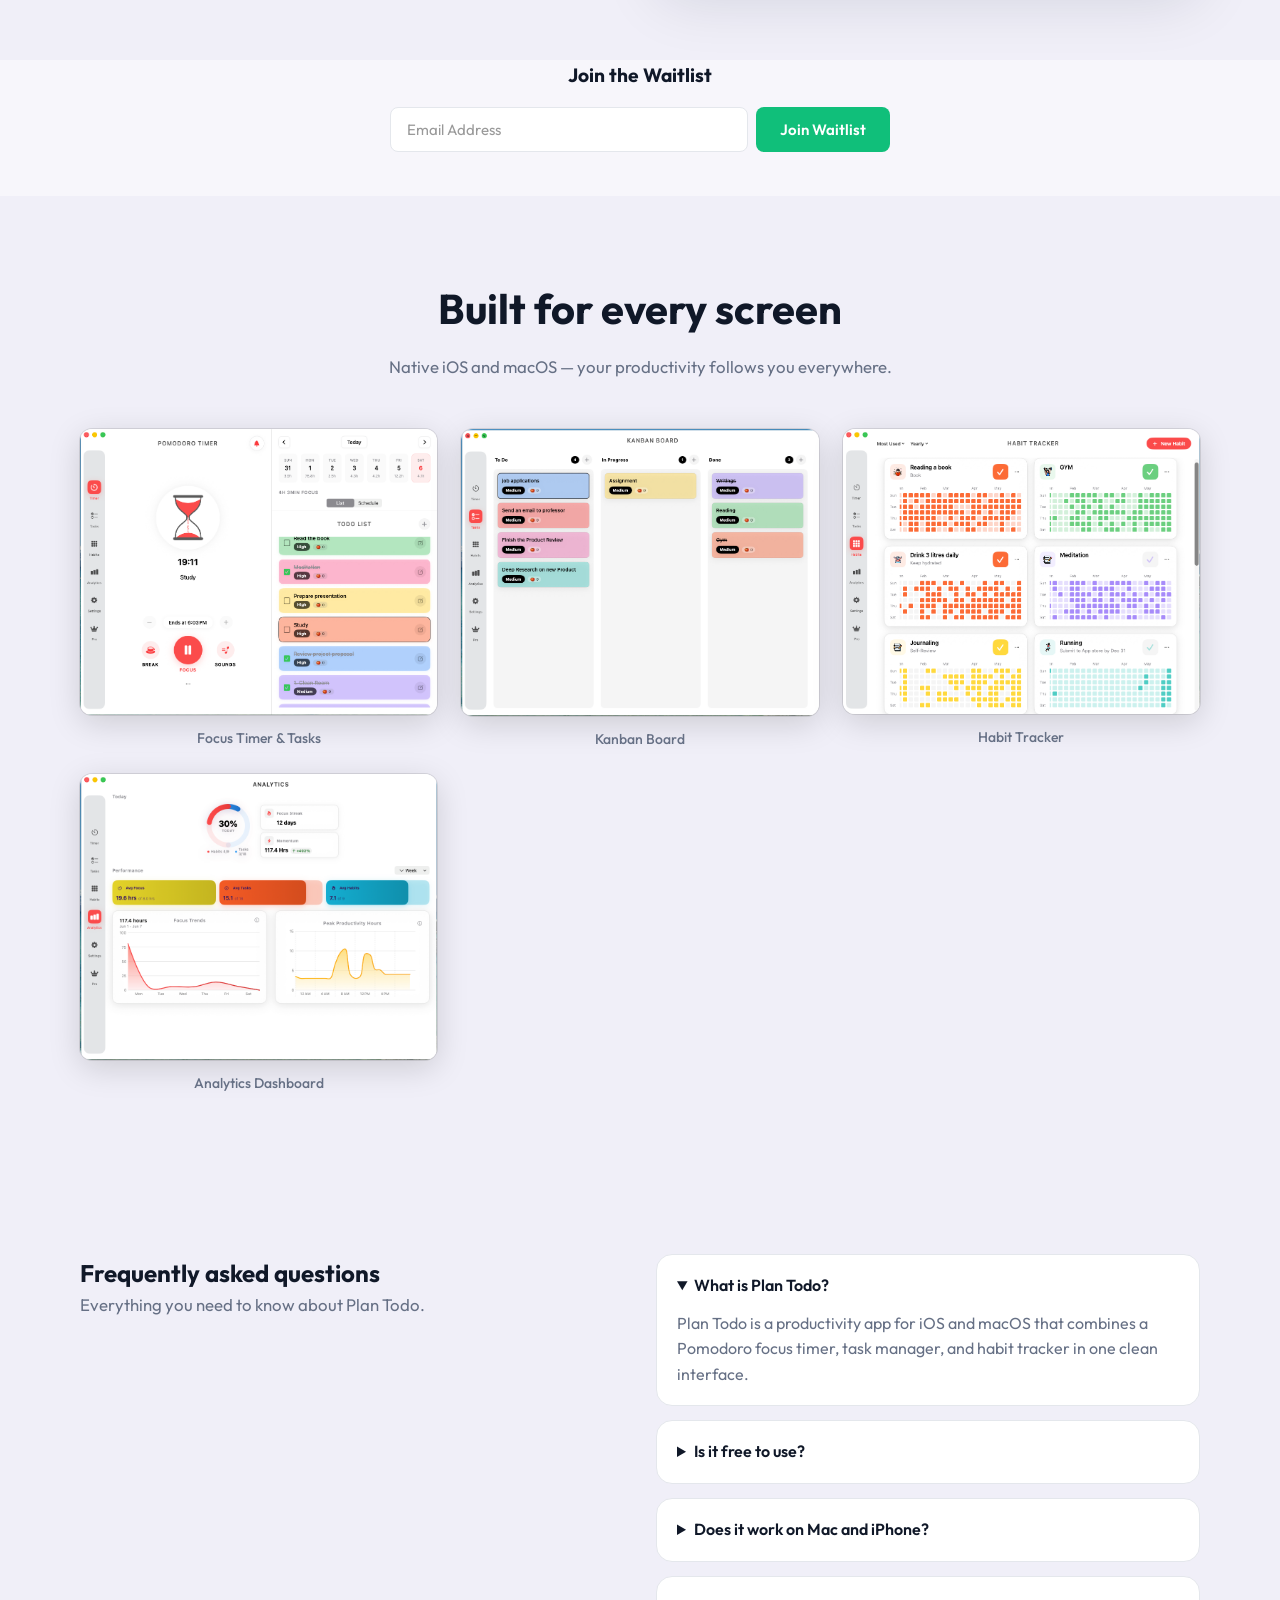
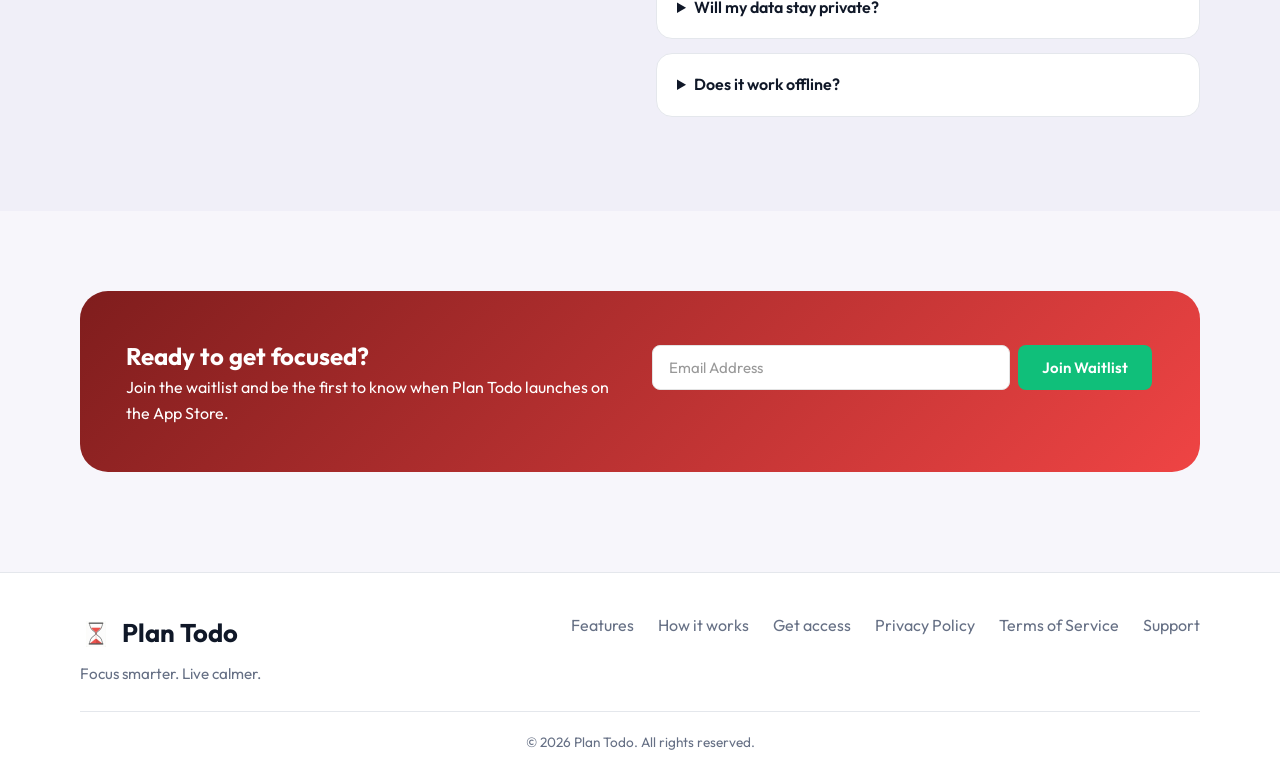
==== commit d2ac2184: "Swap hero secondary screenshot: tasks -> habits" ====
--- a/index.html
+++ b/index.html
@@ -141,7 +141,7 @@
             <img class="hero-device" src="ios-timer.png" alt="Plan Todo focus timer on iPhone" />
           </div>
           <div class="iphone-frame hero-device-secondary">
-            <img class="hero-device" src="ios-tasks.png" alt="Plan Todo task list on iPhone" />
+            <img class="hero-device" src="ios-habits.png" alt="Plan Todo habit tracker on iPhone" />
           </div>
         </div>
       </div>
--- a/styles.css
+++ b/styles.css
@@ -239,9 +239,15 @@
   margin-bottom: 26px;
 }
 
-.button-mac {
+.button-mac,
+a.button.button-mac {
   background: #1d1d1f;
   color: #ffffff;
+}
+
+a.button.button-mac:hover {
+  background: #000000;
+  transform: translateY(-1px);
 }
 
 body.dark-mode .button-mac {
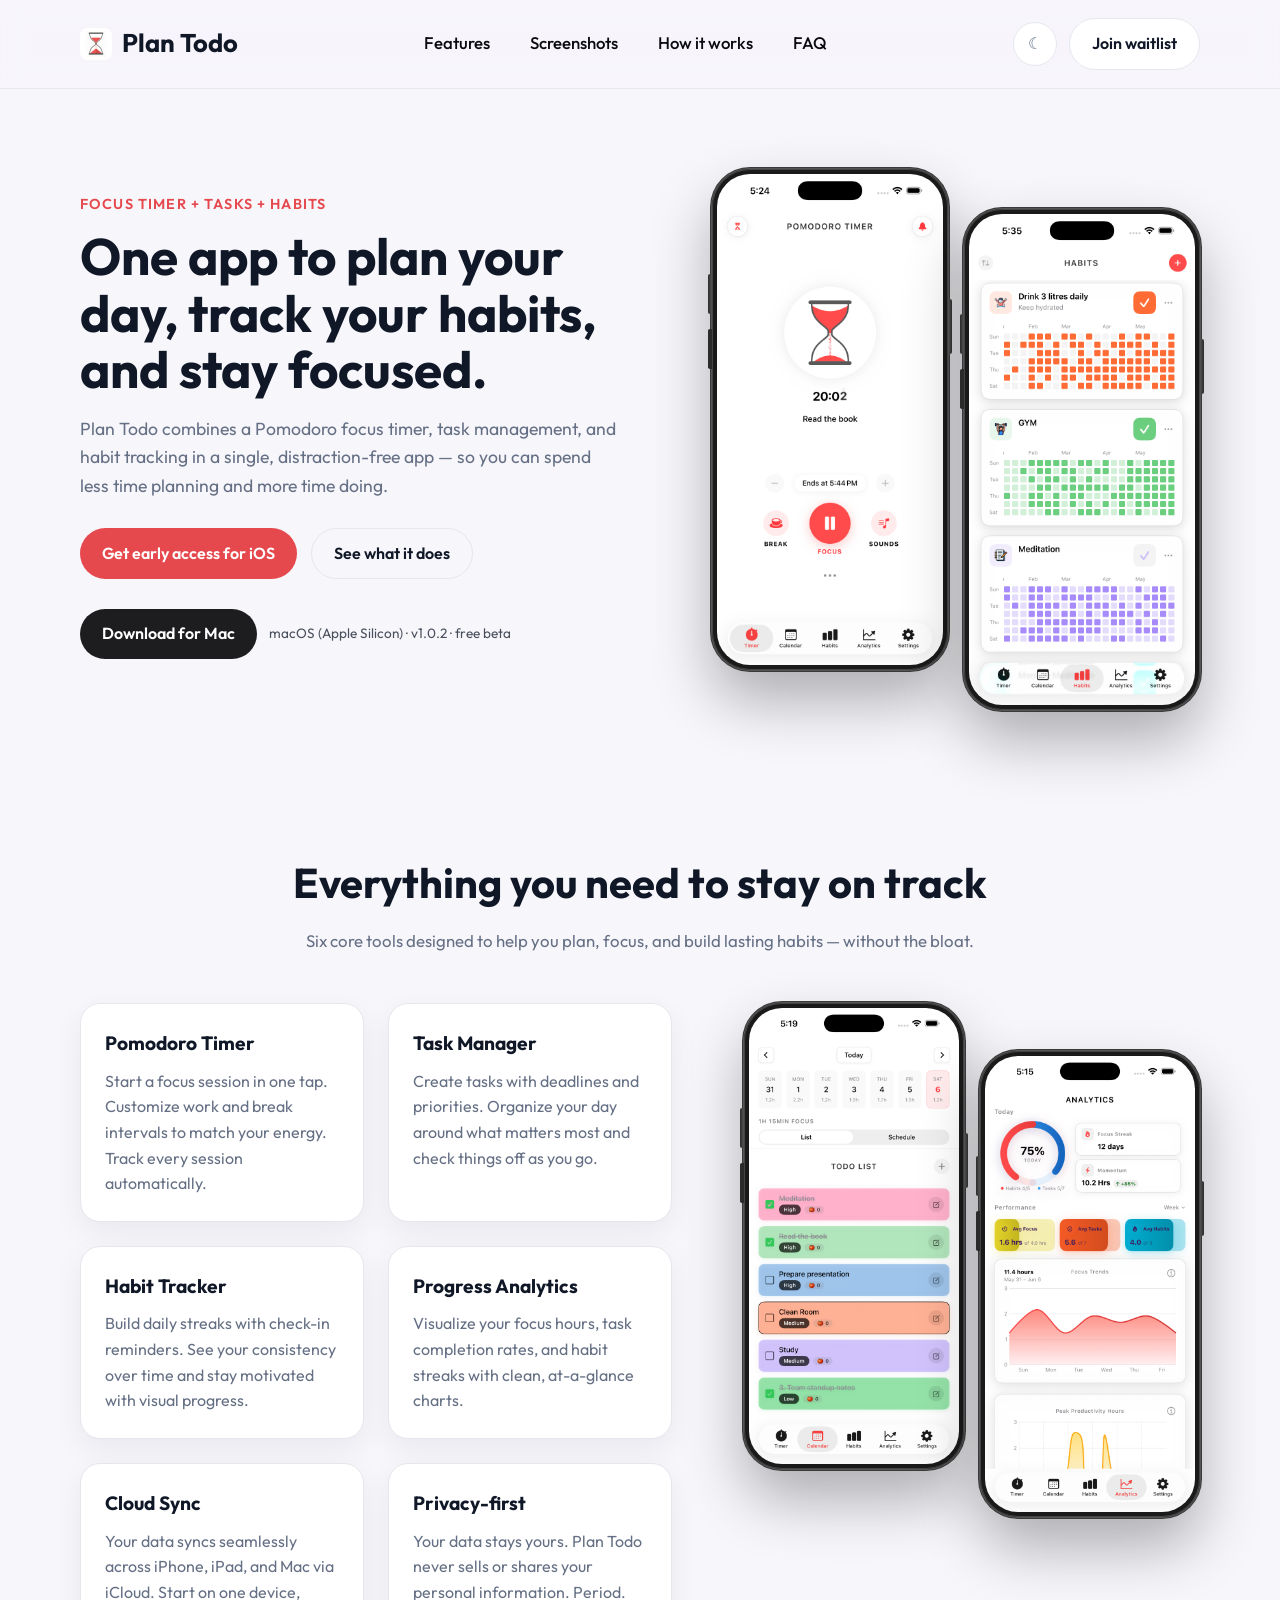
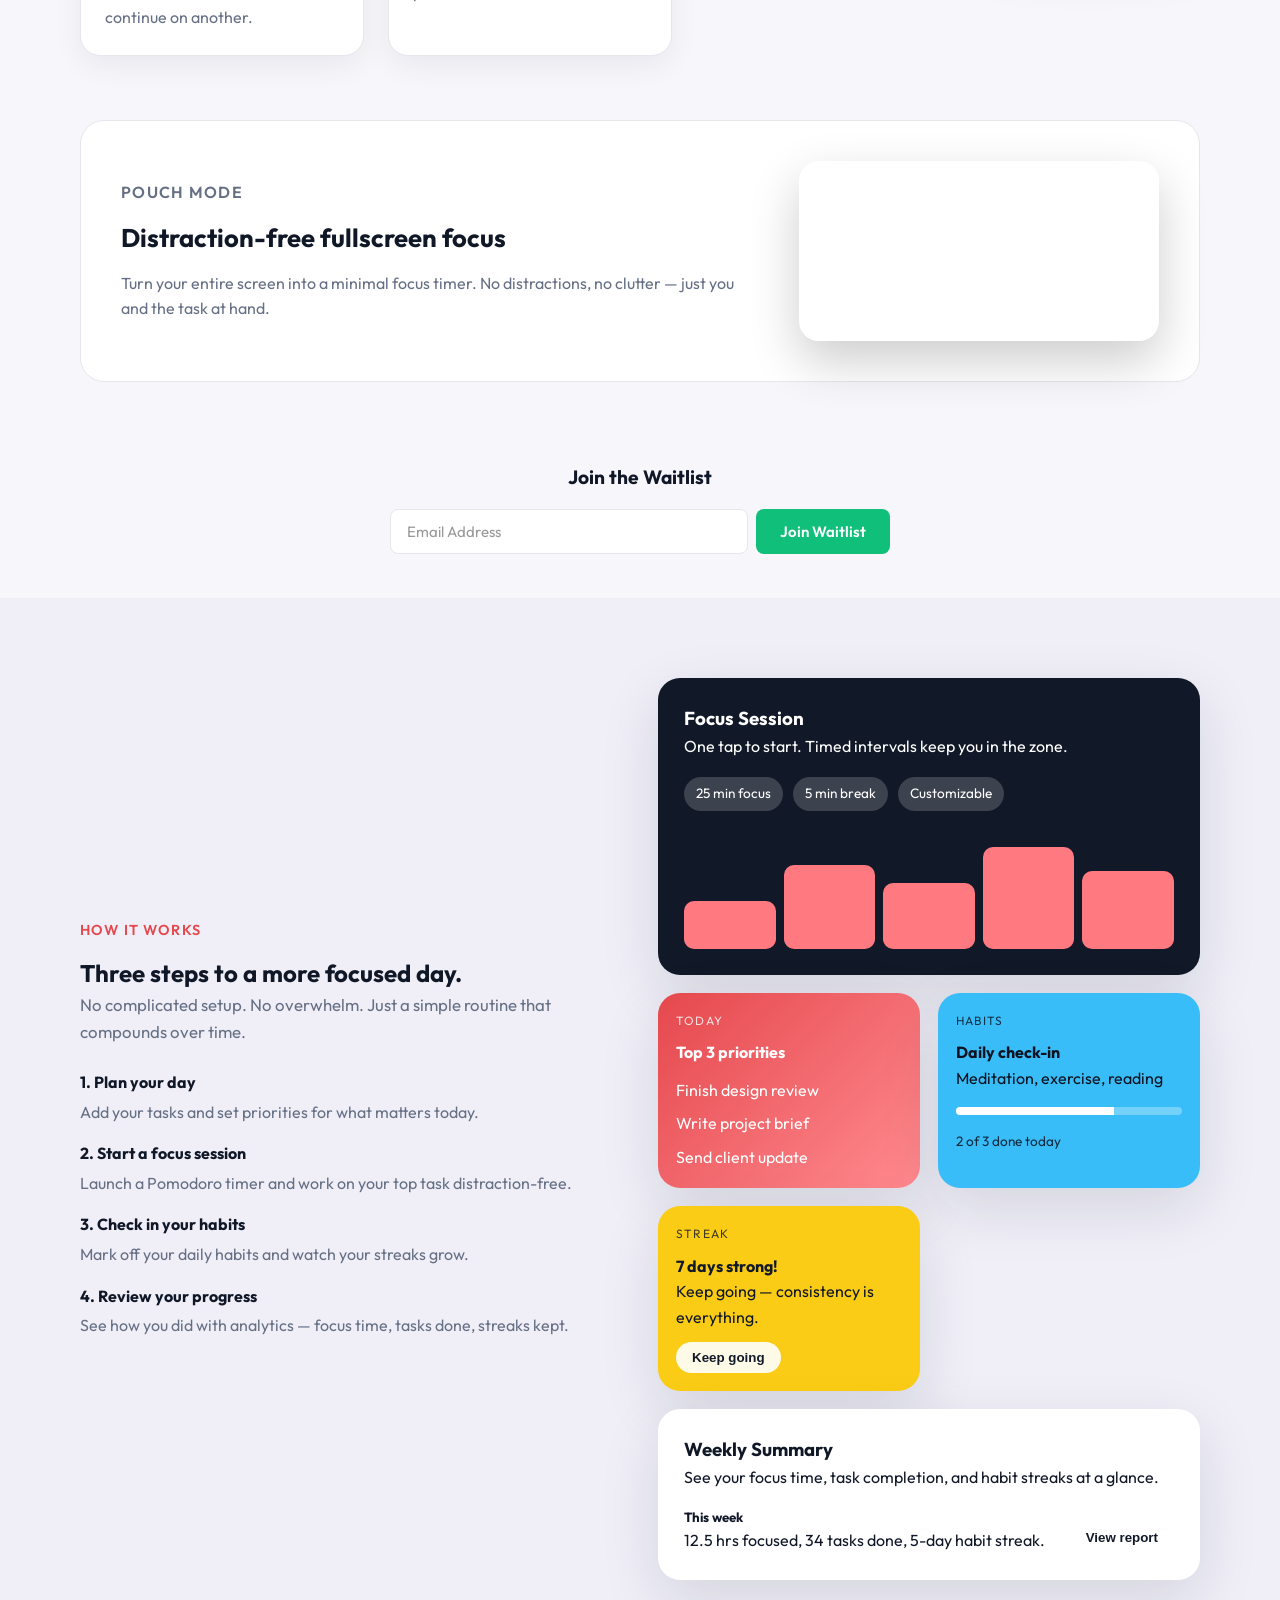
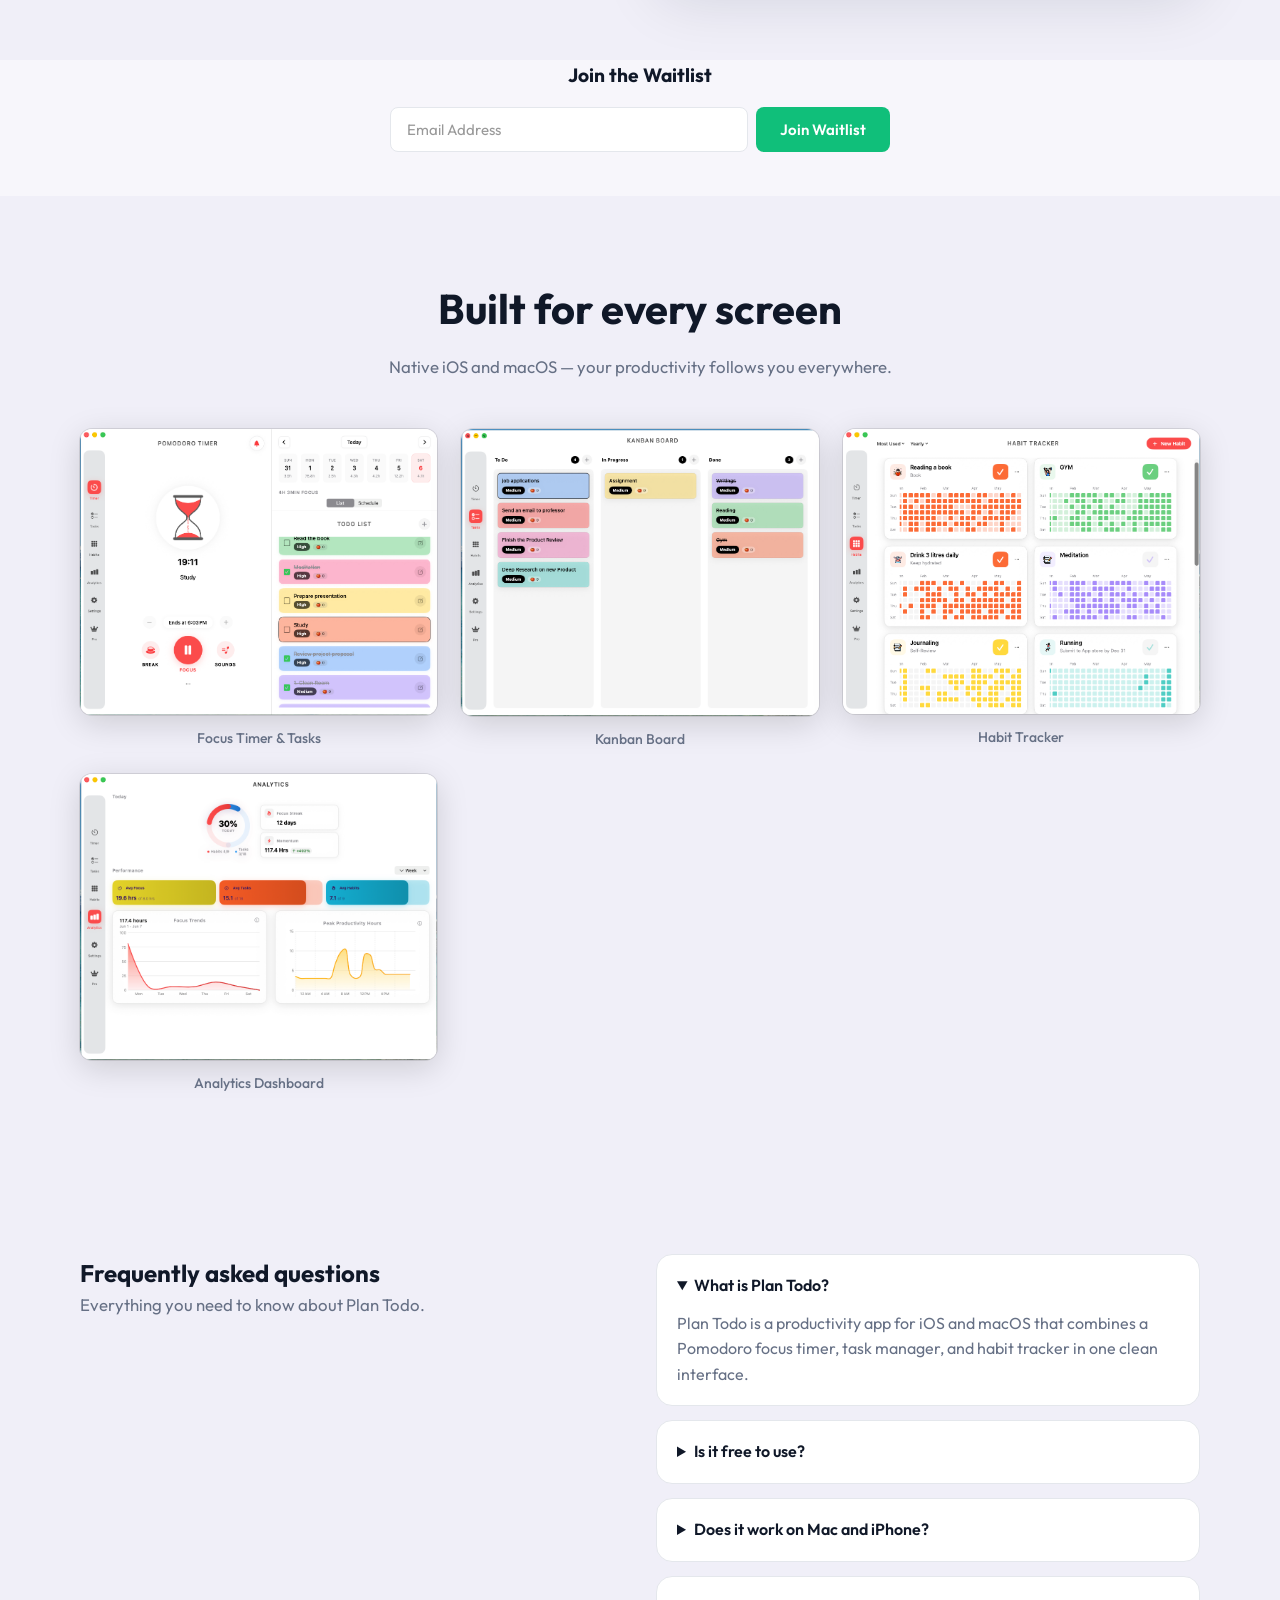
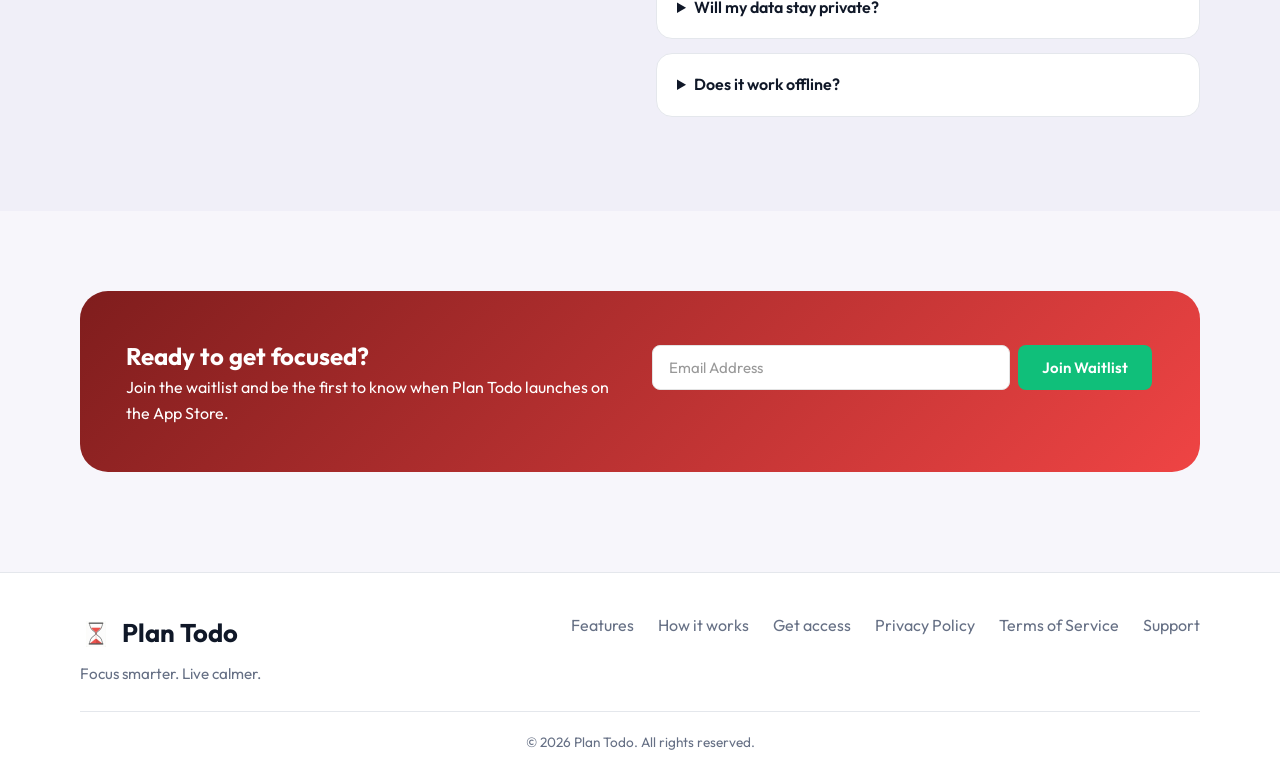
==== commit 133a5983: "Features section: habits -> tasks (dedupe after hero swap)" ====
--- a/index.html
+++ b/index.html
@@ -204,7 +204,7 @@
           </div>
           <div class="features-visual">
             <div class="iphone-frame">
-              <img class="features-device" src="ios-habits.png" alt="Plan Todo habit tracker on iPhone" />
+              <img class="features-device" src="ios-tasks.png" alt="Plan Todo task manager on iPhone" />
             </div>
             <div class="iphone-frame features-device-offset">
               <img class="features-device" src="ios-analytics.png" alt="Plan Todo analytics on iPhone" />
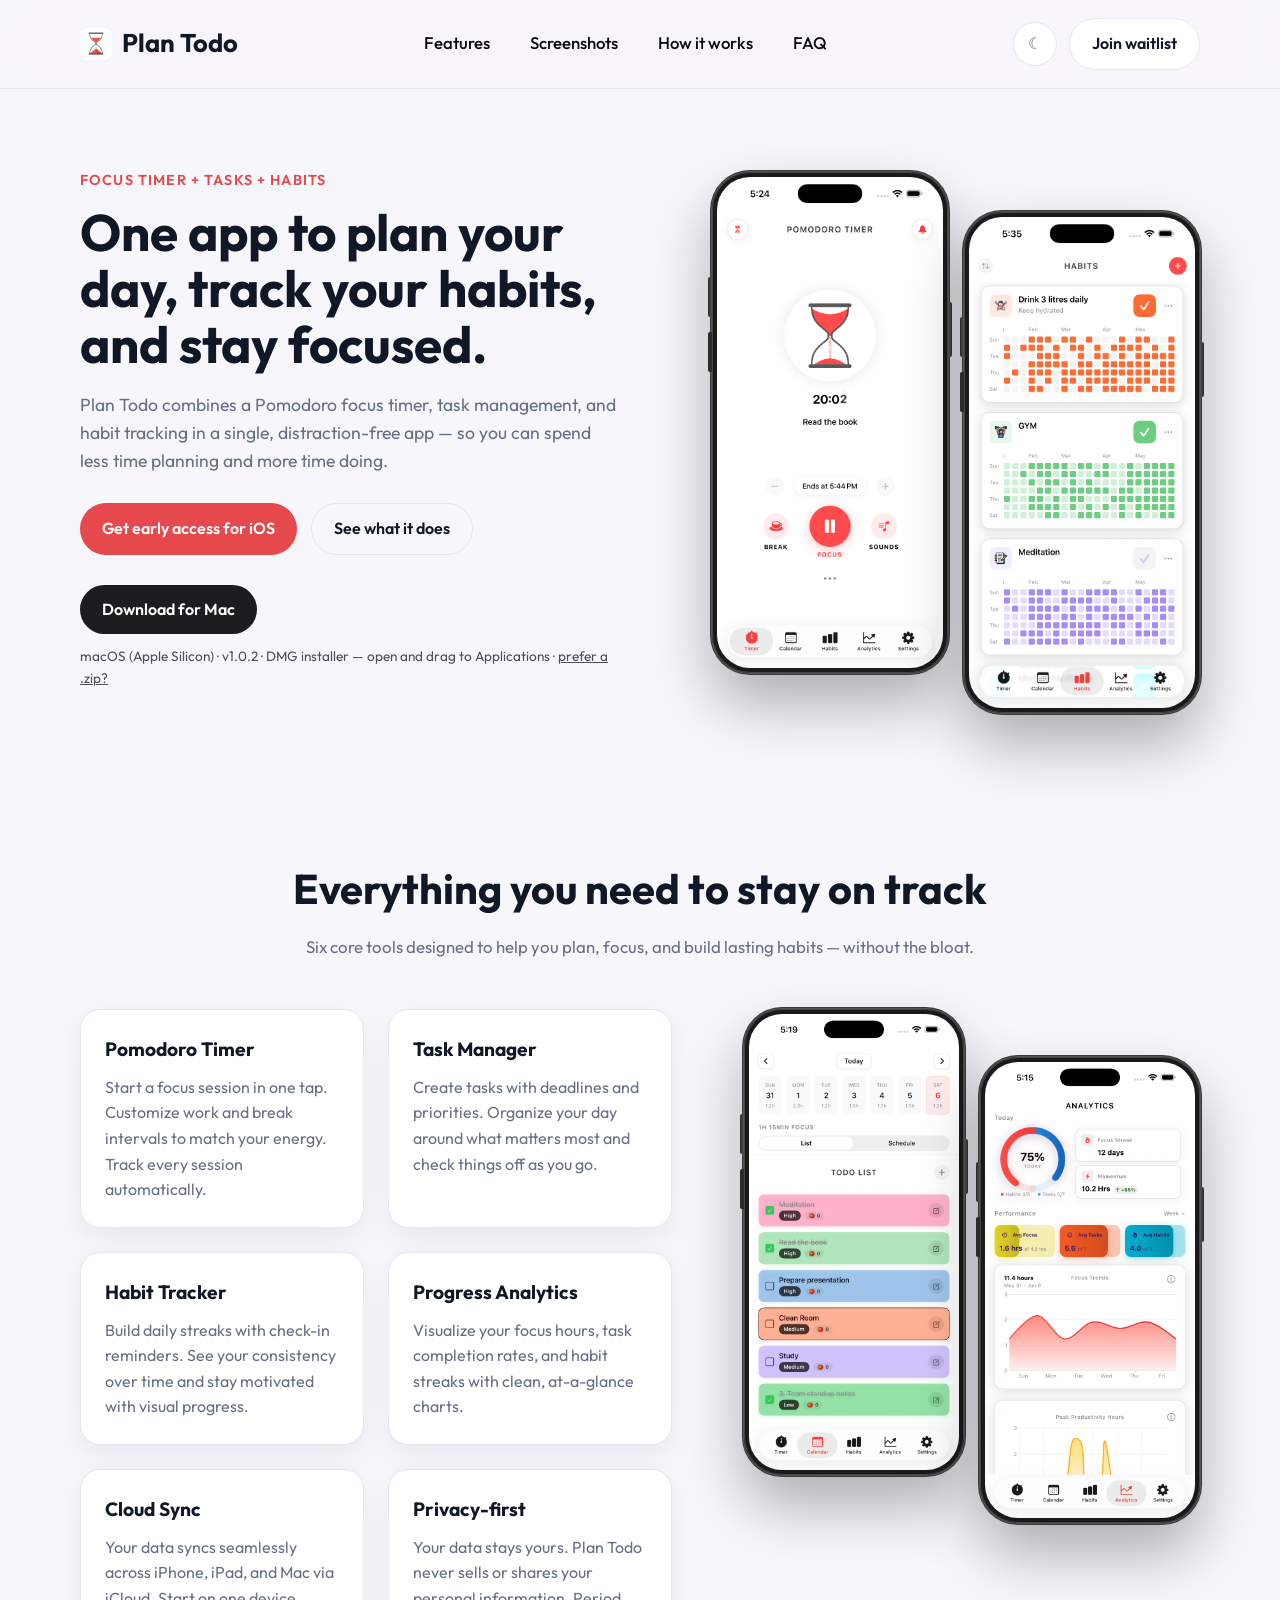
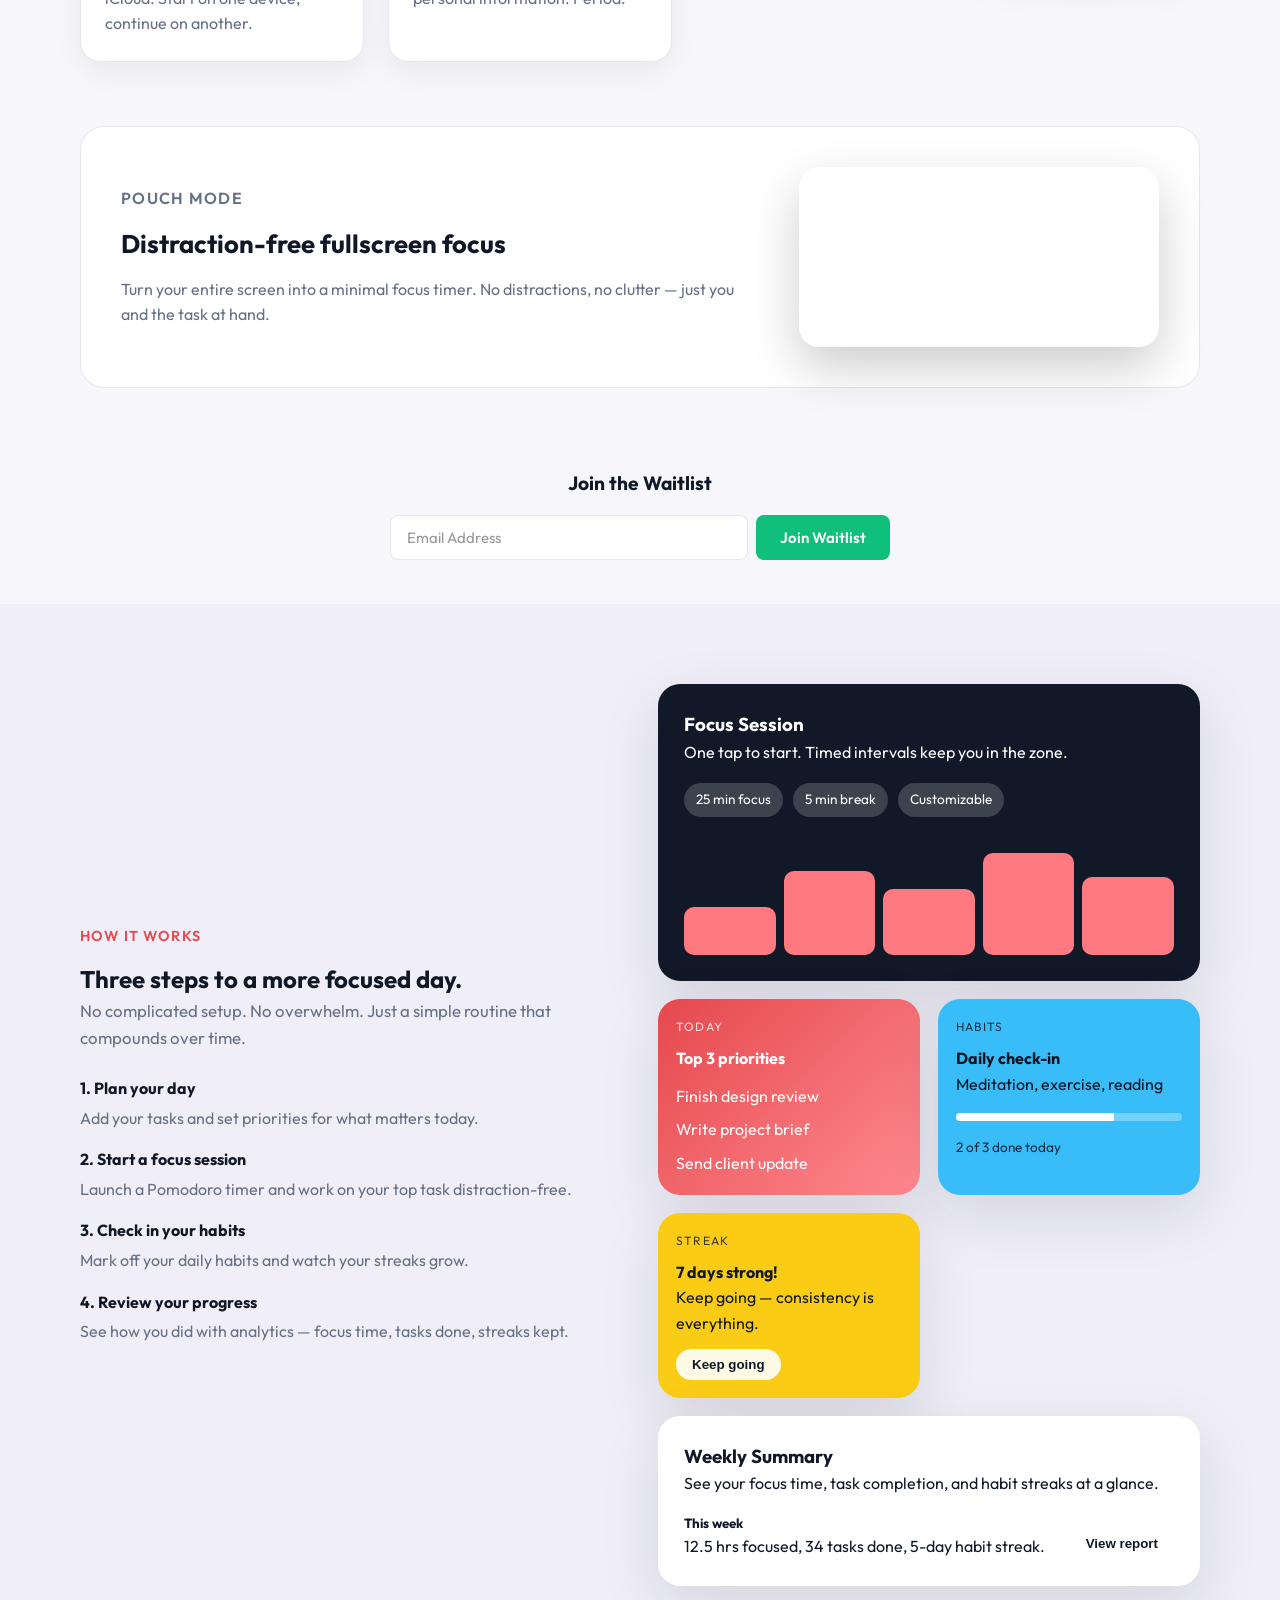
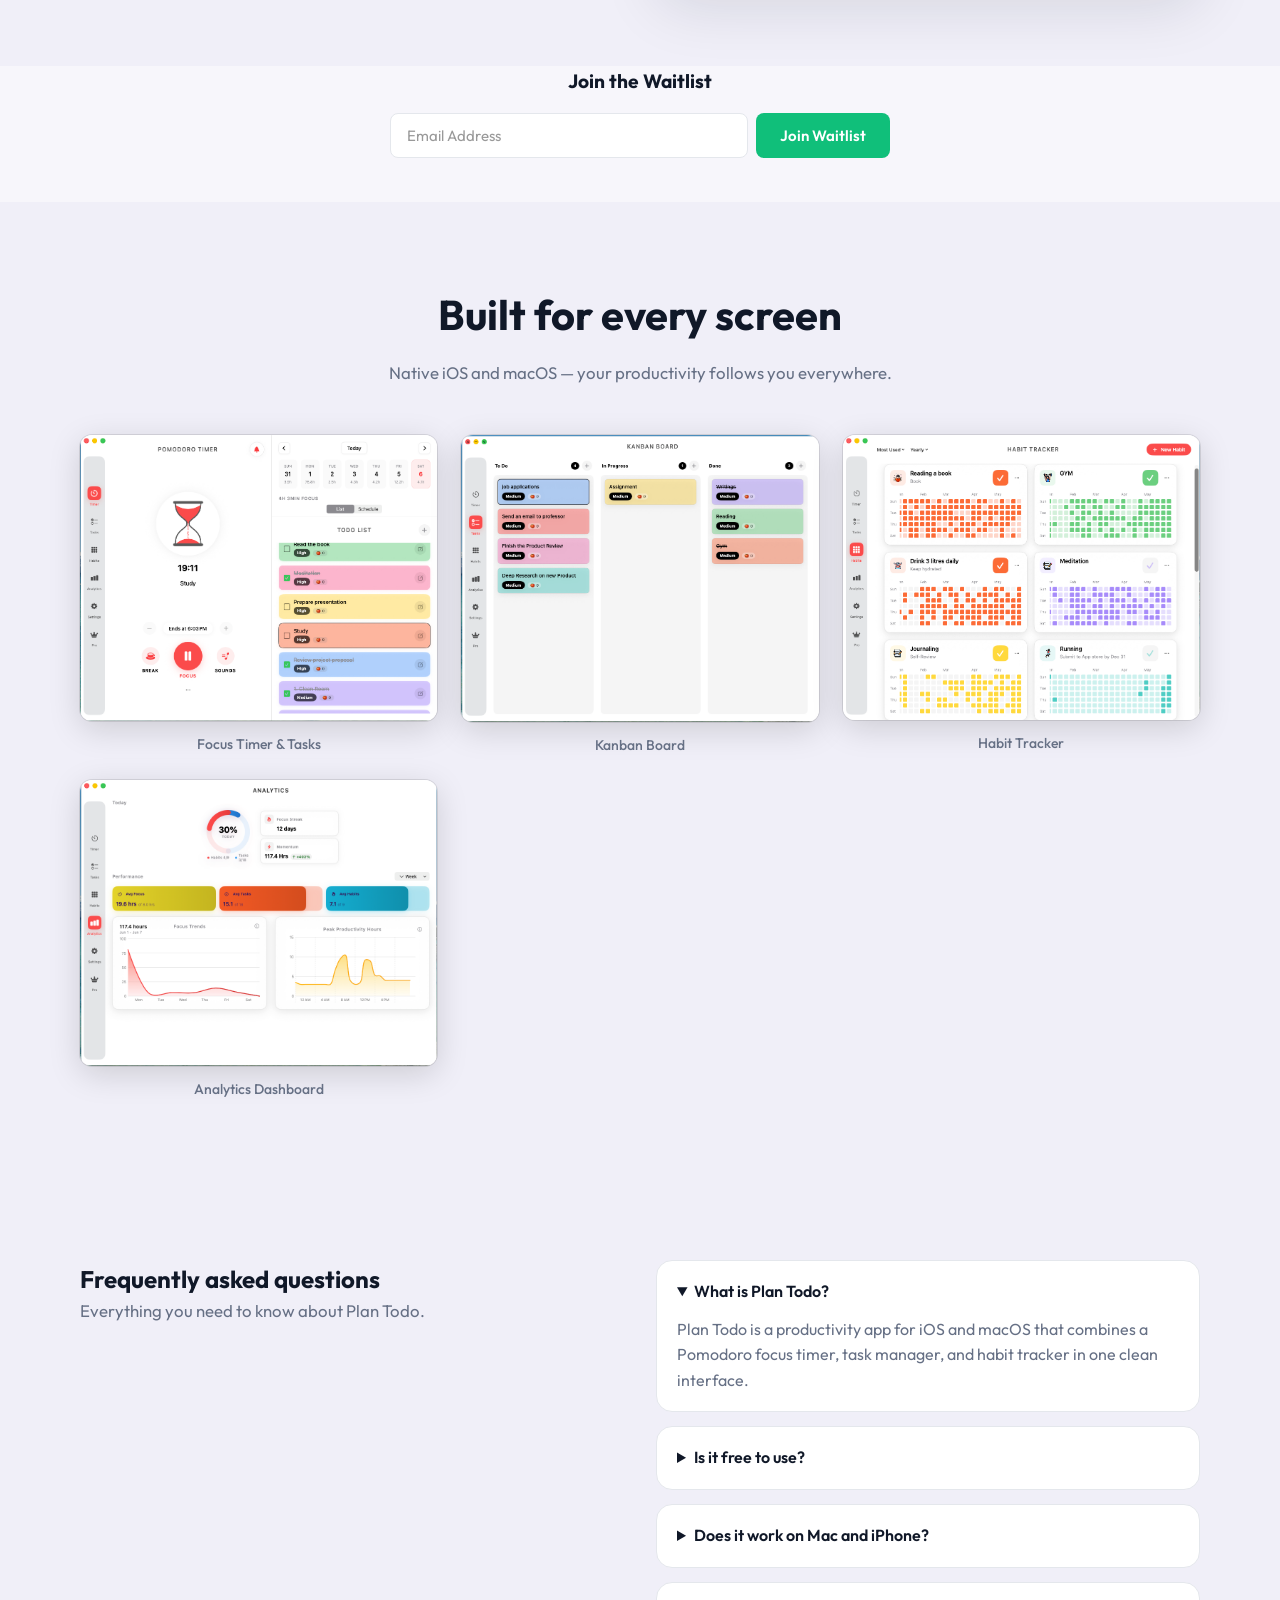
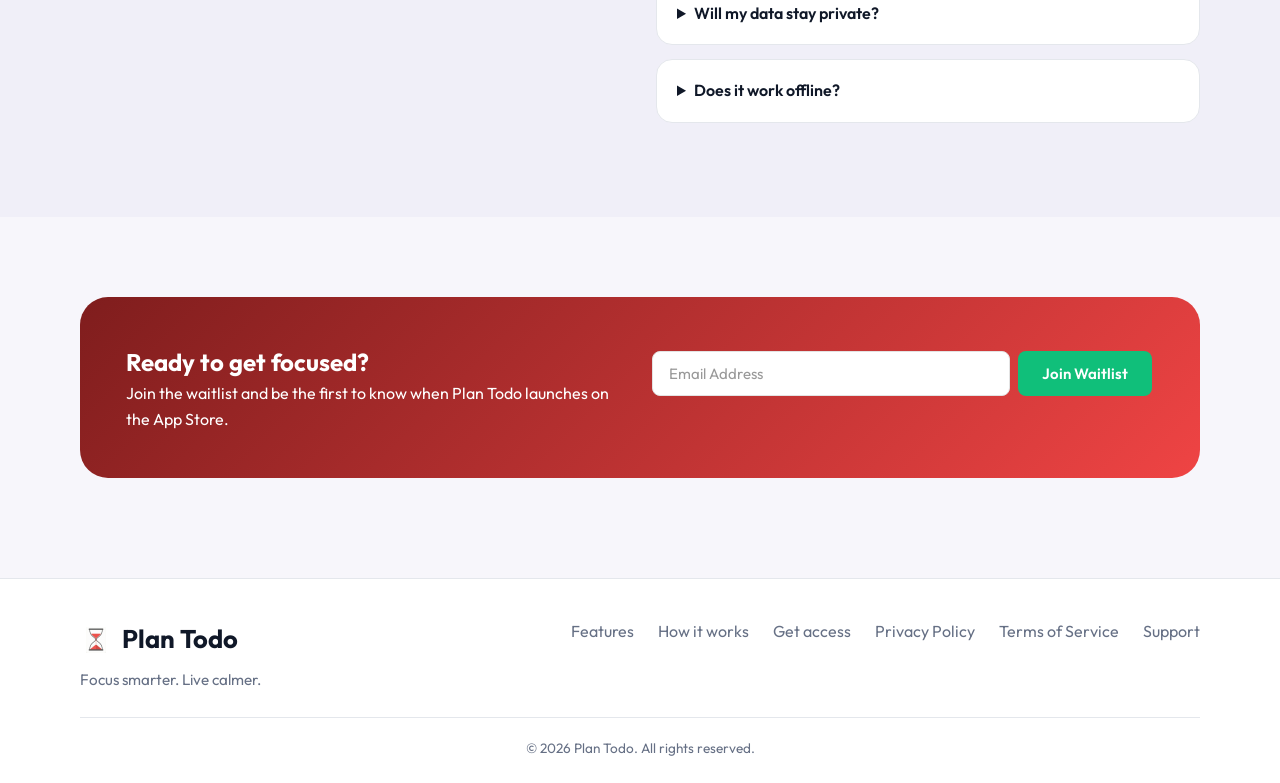
==== commit 6a08fdab: "point Mac download at notarized DMG installer (zip kept as secondary link)" ====
--- a/index.html
+++ b/index.html
@@ -130,10 +130,11 @@
             <a class="button button-ghost" href="#features">See what it does</a>
           </div>
           <div class="hero-download">
-            <a class="button button-mac" href="https://github.com/Rohith1-p/productivity-ai-landing-page/releases/download/v1.0.2-mac/ProductivityAI-macOS.zip" rel="noopener">
+            <a class="button button-mac" href="https://github.com/Rohith1-p/productivity-ai-landing-page/releases/download/v1.0.2-mac/PlanTodo-3.13.dmg" rel="noopener">
               Download for Mac
             </a>
-            <span class="hero-download-note">macOS (Apple Silicon) · v1.0.2 · free beta</span>
+            <span class="hero-download-note">macOS (Apple Silicon) · v1.0.2 · DMG installer — open and drag to Applications ·
+              <a href="https://github.com/Rohith1-p/productivity-ai-landing-page/releases/download/v1.0.2-mac/ProductivityAI-macOS.zip" rel="noopener" style="text-decoration:underline">prefer a .zip?</a></span>
           </div>
         </div>
         <div class="hero-visual">
